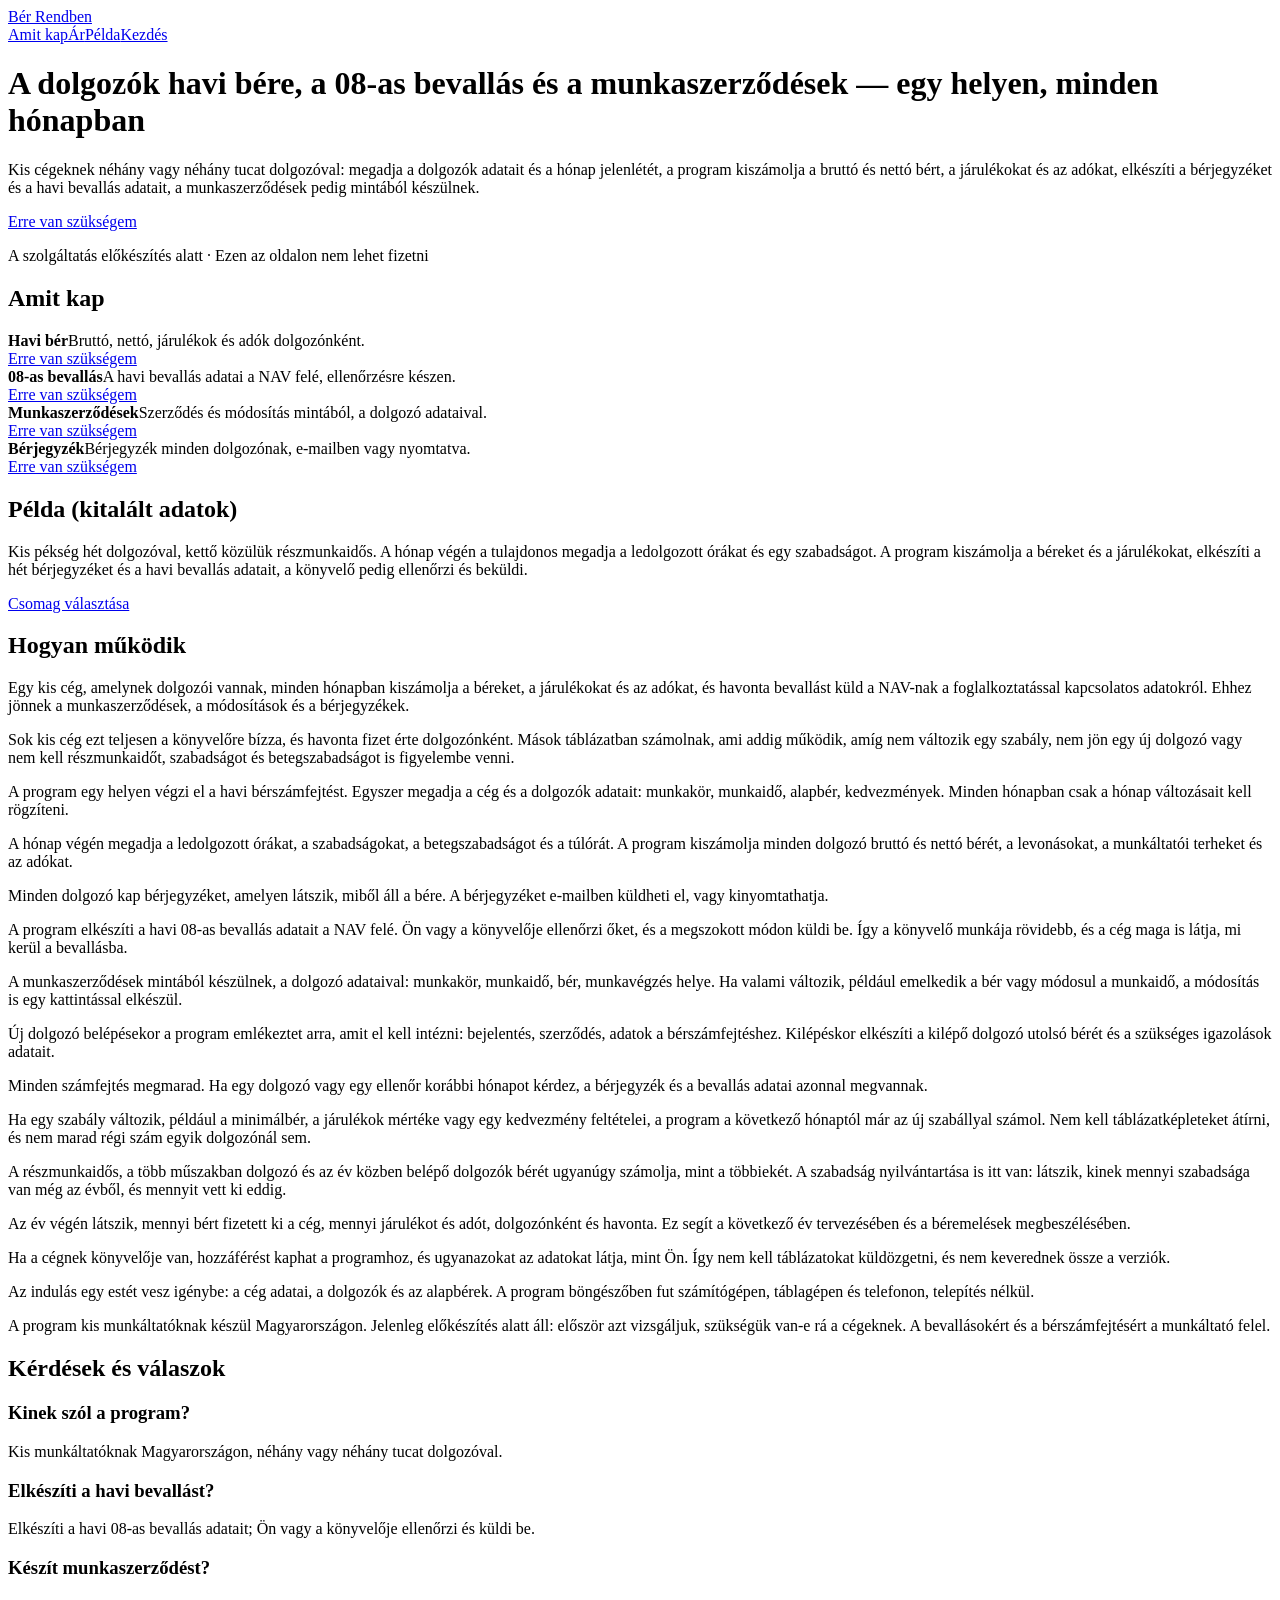
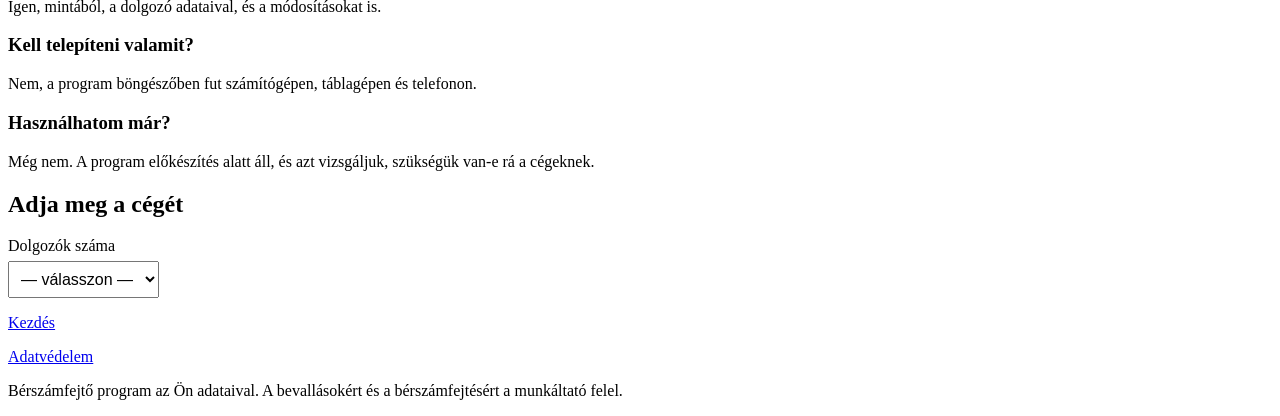
==== index.html @ a4270a9a "Смок berszamfejtes: правка автора (_Гипотезы)" ====
<!doctype html>
<html lang="hu-HU">
<head>
<meta charset="utf-8">
<!-- Google Tag Manager -->
<script>(function(w,d,s,l,i){w[l]=w[l]||[];w[l].push({'gtm.start':
new Date().getTime(),event:'gtm.js'});var f=d.getElementsByTagName(s)[0],
j=d.createElement(s),dl=l!='dataLayer'?'&l='+l:'';j.async=true;j.src=
'https://www.googletagmanager.com/gtm.js?id='+i+dl;f.parentNode.insertBefore(j,f);
})(window,document,'script','dataLayer','GTM-5342J5K9');</script>
<!-- End Google Tag Manager -->
<meta name="viewport" content="width=device-width,initial-scale=1">
<link rel="canonical" href="https://berszamfejtes.dokufile.com/">
<title>Bérszámfejtés kis cégeknek — havi bevallás és szerződések</title>
<meta name="description" content="Kis munkáltatóknak: havi bér, járulékok és adók, a 08-as bevallás adatai a NAV felé és a munkaszerződések egy helyen.">
<link rel="icon" href="favicon.svg">
<link rel="stylesheet" href="style.css">
<script src="smoke.js" defer></script>
<!-- faq-jsonld:start -->
<script type="application/ld+json">
{
 "@context": "https://schema.org",
 "@type": "FAQPage",
 "mainEntity": [
  {
   "@type": "Question",
   "name": "Kinek szól a program?",
   "acceptedAnswer": {
    "@type": "Answer",
    "text": "Kis munkáltatóknak Magyarországon, néhány vagy néhány tucat dolgozóval."
   }
  },
  {
   "@type": "Question",
   "name": "Elkészíti a havi bevallást?",
   "acceptedAnswer": {
    "@type": "Answer",
    "text": "Elkészíti a havi 08-as bevallás adatait; Ön vagy a könyvelője ellenőrzi és küldi be."
   }
  },
  {
   "@type": "Question",
   "name": "Készít munkaszerződést?",
   "acceptedAnswer": {
    "@type": "Answer",
    "text": "Igen, mintából, a dolgozó adataival, és a módosításokat is."
   }
  },
  {
   "@type": "Question",
   "name": "Kell telepíteni valamit?",
   "acceptedAnswer": {
    "@type": "Answer",
    "text": "Nem, a program böngészőben fut számítógépen, táblagépen és telefonon."
   }
  },
  {
   "@type": "Question",
   "name": "Használhatom már?",
   "acceptedAnswer": {
    "@type": "Answer",
    "text": "Még nem. A program előkészítés alatt áll, és azt vizsgáljuk, szükségük van-e rá a cégeknek."
   }
  }
 ]
}
</script>
<!-- faq-jsonld:end -->
</head>
<body>
<!-- Google Tag Manager (noscript) -->
<noscript><iframe src="https://www.googletagmanager.com/ns.html?id=GTM-5342J5K9"
height="0" width="0" style="display:none;visibility:hidden"></iframe></noscript>
<!-- End Google Tag Manager (noscript) -->

<header><div class="wrap">
  <div class="logo"><a href="index.html" data-ev="click_logo_home">Bér Rendben</a></div>
  <nav class="top"><a href="#mit" data-ev="click_nav_mit">Amit kap</a><a href="price.html" data-ev="click_nav_ar">Ár</a><a href="#pelda" data-ev="click_nav_pelda">Példa</a><a href="#start" data-ev="click_nav_start">Kezdés</a></nav>
</div></header>

<div class="wrap">
  <div class="hero">
    <h1>A dolgozók havi bére, a 08-as bevallás és a munkaszerződések — egy helyen, minden hónapban</h1>
    <p class="sub">Kis cégeknek néhány vagy néhány tucat dolgozóval: megadja a dolgozók adatait és a hónap jelenlétét, a program kiszámolja a bruttó és nettó bért, a járulékokat és az adókat, elkészíti a bérjegyzéket és a havi bevallás adatait, a munkaszerződések pedig mintából készülnek.</p>
    <a class="cta" href="price.html" data-ev="cta_click">Erre van szükségem</a>
    <p class="cta-note">A szolgáltatás előkészítés alatt · Ezen az oldalon nem lehet fizetni</p>
  </div>

  <section id="mit" data-view="features_view">
    <h2>Amit kap</h2>
    <div class="grid">
      <div class="card"><b>Havi bér</b><span>Bruttó, nettó, járulékok és adók dolgozónként.</span><br><a class="btn" href="price.html" data-ev="feature_ber">Erre van szükségem</a></div>
      <div class="card"><b>08-as bevallás</b><span>A havi bevallás adatai a NAV felé, ellenőrzésre készen.</span><br><a class="btn" href="price.html" data-ev="feature_bevallas">Erre van szükségem</a></div>
      <div class="card"><b>Munkaszerződések</b><span>Szerződés és módosítás mintából, a dolgozó adataival.</span><br><a class="btn" href="price.html" data-ev="feature_szerzodes">Erre van szükségem</a></div>
      <div class="card"><b>Bérjegyzék</b><span>Bérjegyzék minden dolgozónak, e-mailben vagy nyomtatva.</span><br><a class="btn" href="price.html" data-ev="feature_berjegyzek">Erre van szükségem</a></div>
    </div>
  </section>

  <section id="pelda" data-view="example_view">
    <h2>Példa (kitalált adatok)</h2>
    <p class="fine">Kis pékség hét dolgozóval, kettő közülük részmunkaidős. A hónap végén a tulajdonos megadja a ledolgozott órákat és egy szabadságot. A program kiszámolja a béreket és a járulékokat, elkészíti a hét bérjegyzéket és a havi bevallás adatait, a könyvelő pedig ellenőrzi és beküldi.</p>
    <a class="cta" href="price.html" data-ev="click_cta_after_example">Csomag választása</a>
  </section>
<!-- seo-tekst:start -->
  <section id="opis">
    <h2>Hogyan működik</h2>
    <p>Egy kis cég, amelynek dolgozói vannak, minden hónapban kiszámolja a béreket, a járulékokat és az adókat, és havonta bevallást küld a NAV-nak a foglalkoztatással kapcsolatos adatokról. Ehhez jönnek a munkaszerződések, a módosítások és a bérjegyzékek.</p>
    <p>Sok kis cég ezt teljesen a könyvelőre bízza, és havonta fizet érte dolgozónként. Mások táblázatban számolnak, ami addig működik, amíg nem változik egy szabály, nem jön egy új dolgozó vagy nem kell részmunkaidőt, szabadságot és betegszabadságot is figyelembe venni.</p>
    <p>A program egy helyen végzi el a havi bérszámfejtést. Egyszer megadja a cég és a dolgozók adatait: munkakör, munkaidő, alapbér, kedvezmények. Minden hónapban csak a hónap változásait kell rögzíteni.</p>
    <p>A hónap végén megadja a ledolgozott órákat, a szabadságokat, a betegszabadságot és a túlórát. A program kiszámolja minden dolgozó bruttó és nettó bérét, a levonásokat, a munkáltatói terheket és az adókat.</p>
    <p>Minden dolgozó kap bérjegyzéket, amelyen látszik, miből áll a bére. A bérjegyzéket e-mailben küldheti el, vagy kinyomtathatja.</p>
    <p>A program elkészíti a havi 08-as bevallás adatait a NAV felé. Ön vagy a könyvelője ellenőrzi őket, és a megszokott módon küldi be. Így a könyvelő munkája rövidebb, és a cég maga is látja, mi kerül a bevallásba.</p>
    <p>A munkaszerződések mintából készülnek, a dolgozó adataival: munkakör, munkaidő, bér, munkavégzés helye. Ha valami változik, például emelkedik a bér vagy módosul a munkaidő, a módosítás is egy kattintással elkészül.</p>
    <p>Új dolgozó belépésekor a program emlékeztet arra, amit el kell intézni: bejelentés, szerződés, adatok a bérszámfejtéshez. Kilépéskor elkészíti a kilépő dolgozó utolsó bérét és a szükséges igazolások adatait.</p>
    <p>Minden számfejtés megmarad. Ha egy dolgozó vagy egy ellenőr korábbi hónapot kérdez, a bérjegyzék és a bevallás adatai azonnal megvannak.</p>
    <p>Ha egy szabály változik, például a minimálbér, a járulékok mértéke vagy egy kedvezmény feltételei, a program a következő hónaptól már az új szabállyal számol. Nem kell táblázatképleteket átírni, és nem marad régi szám egyik dolgozónál sem.</p>
    <p>A részmunkaidős, a több műszakban dolgozó és az év közben belépő dolgozók bérét ugyanúgy számolja, mint a többiekét. A szabadság nyilvántartása is itt van: látszik, kinek mennyi szabadsága van még az évből, és mennyit vett ki eddig.</p>
    <p>Az év végén látszik, mennyi bért fizetett ki a cég, mennyi járulékot és adót, dolgozónként és havonta. Ez segít a következő év tervezésében és a béremelések megbeszélésében.</p>
    <p>Ha a cégnek könyvelője van, hozzáférést kaphat a programhoz, és ugyanazokat az adatokat látja, mint Ön. Így nem kell táblázatokat küldözgetni, és nem keverednek össze a verziók.</p>
    <p>Az indulás egy estét vesz igénybe: a cég adatai, a dolgozók és az alapbérek. A program böngészőben fut számítógépen, táblagépen és telefonon, telepítés nélkül.</p>
    <p>A program kis munkáltatóknak készül Magyarországon. Jelenleg előkészítés alatt áll: először azt vizsgáljuk, szükségük van-e rá a cégeknek. A bevallásokért és a bérszámfejtésért a munkáltató felel.</p>
  </section>
  <section id="faq">
    <h2>Kérdések és válaszok</h2>
    <h3>Kinek szól a program?</h3>
    <p>Kis munkáltatóknak Magyarországon, néhány vagy néhány tucat dolgozóval.</p>
    <h3>Elkészíti a havi bevallást?</h3>
    <p>Elkészíti a havi 08-as bevallás adatait; Ön vagy a könyvelője ellenőrzi és küldi be.</p>
    <h3>Készít munkaszerződést?</h3>
    <p>Igen, mintából, a dolgozó adataival, és a módosításokat is.</p>
    <h3>Kell telepíteni valamit?</h3>
    <p>Nem, a program böngészőben fut számítógépen, táblagépen és telefonon.</p>
    <h3>Használhatom már?</h3>
    <p>Még nem. A program előkészítés alatt áll, és azt vizsgáljuk, szükségük van-e rá a cégeknek.</p>
  </section>
<!-- seo-tekst:end -->
  <section id="start" data-view="start_view">
    <h2>Adja meg a cégét</h2>
    <p><label>Dolgozók száma<br><select data-ev-focus="form_start" style="margin-top:6px;padding:8px;font-size:16px"><option value="">— válasszon —</option><option>1–3</option><option>4–10</option><option>11–30</option><option>Több mint 30</option></select></label></p>
    <a class="cta" href="price.html" data-ev="form_submit_click">Kezdés</a>
  </section>
</div>

<footer><div class="wrap">
  <p><a href="privacy.html" data-ev="click_legal_privacy">Adatvédelem</a></p>
  <p class="muted">Bérszámfejtő program az Ön adataival. A bevallásokért és a bérszámfejtésért a munkáltató felel.</p>
</div></footer>

</body>
</html>
---- style.css ----
/* Общая база смоков (СМ-23): стиль — один на все смоки, правит «Смоки» в super-romeo/smoki-base. */
@import url("https://super-romeo.github.io/smoki-base/v1/style.css");
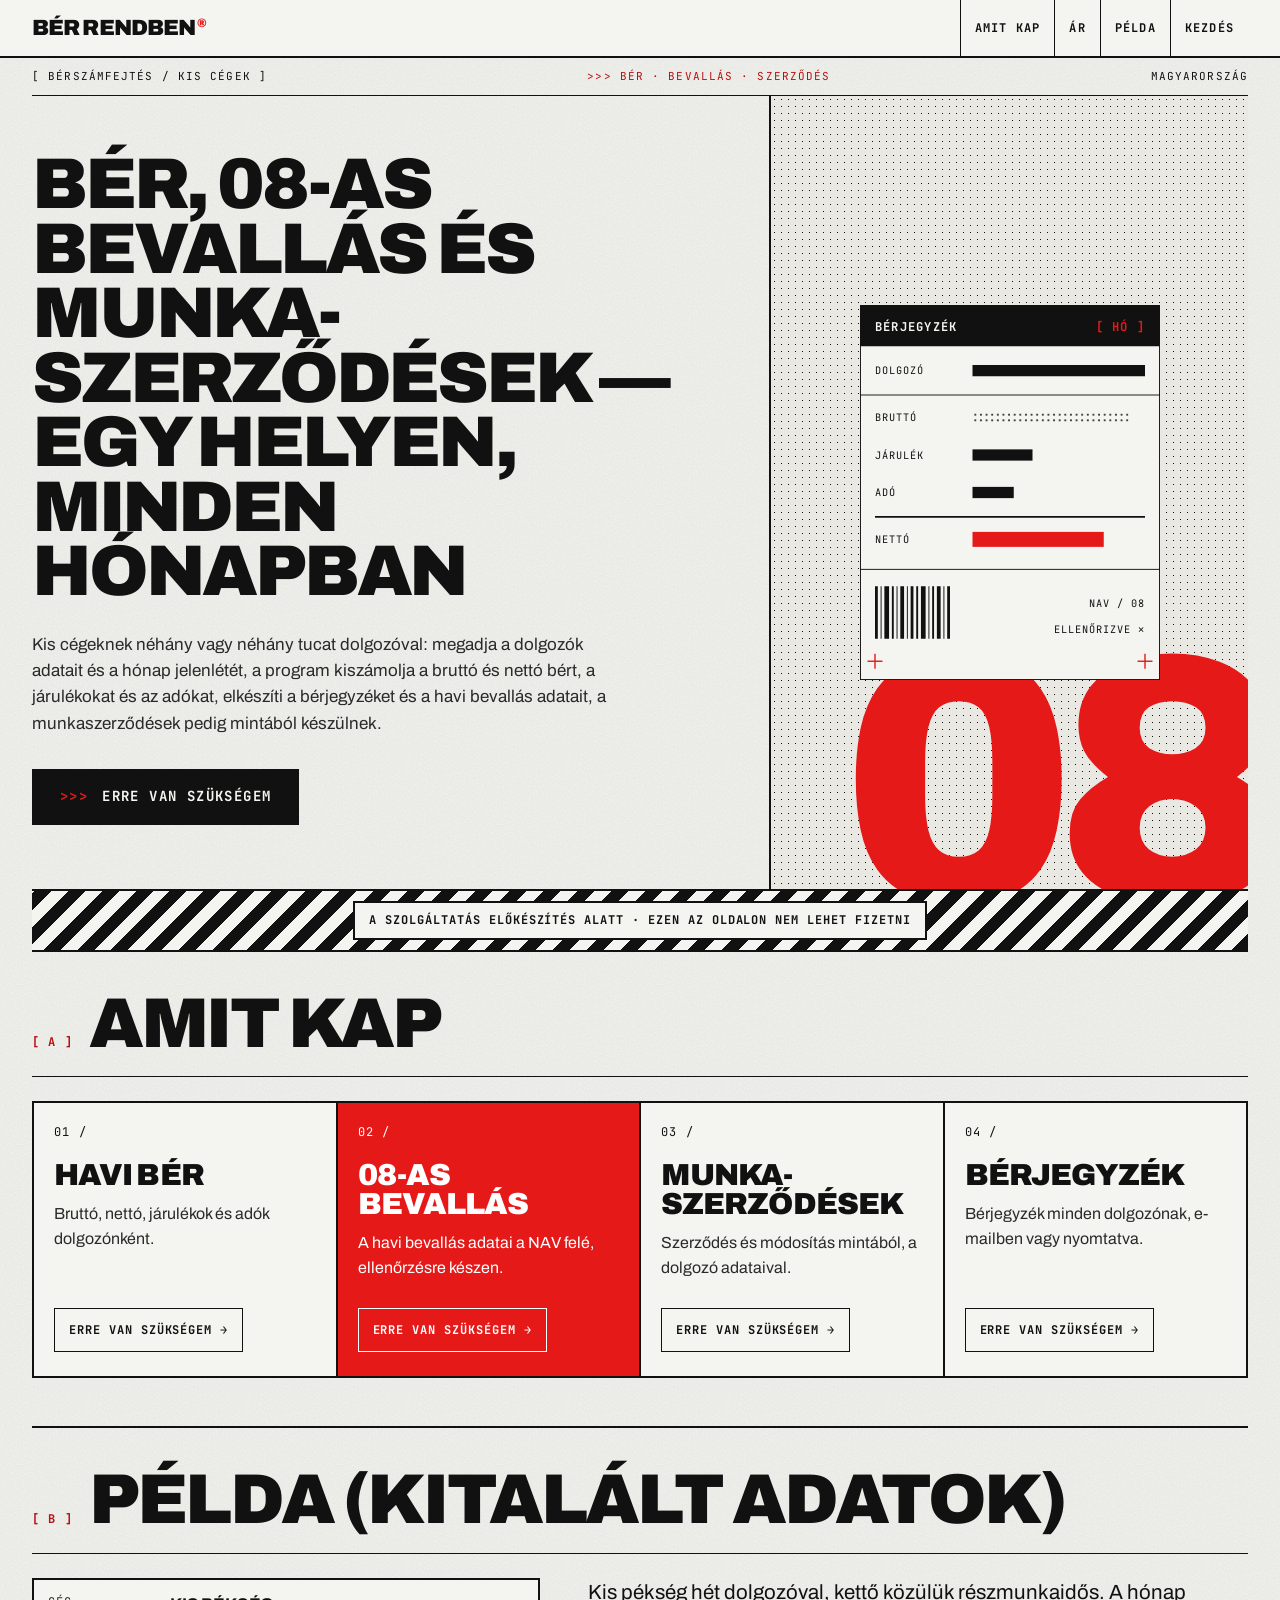
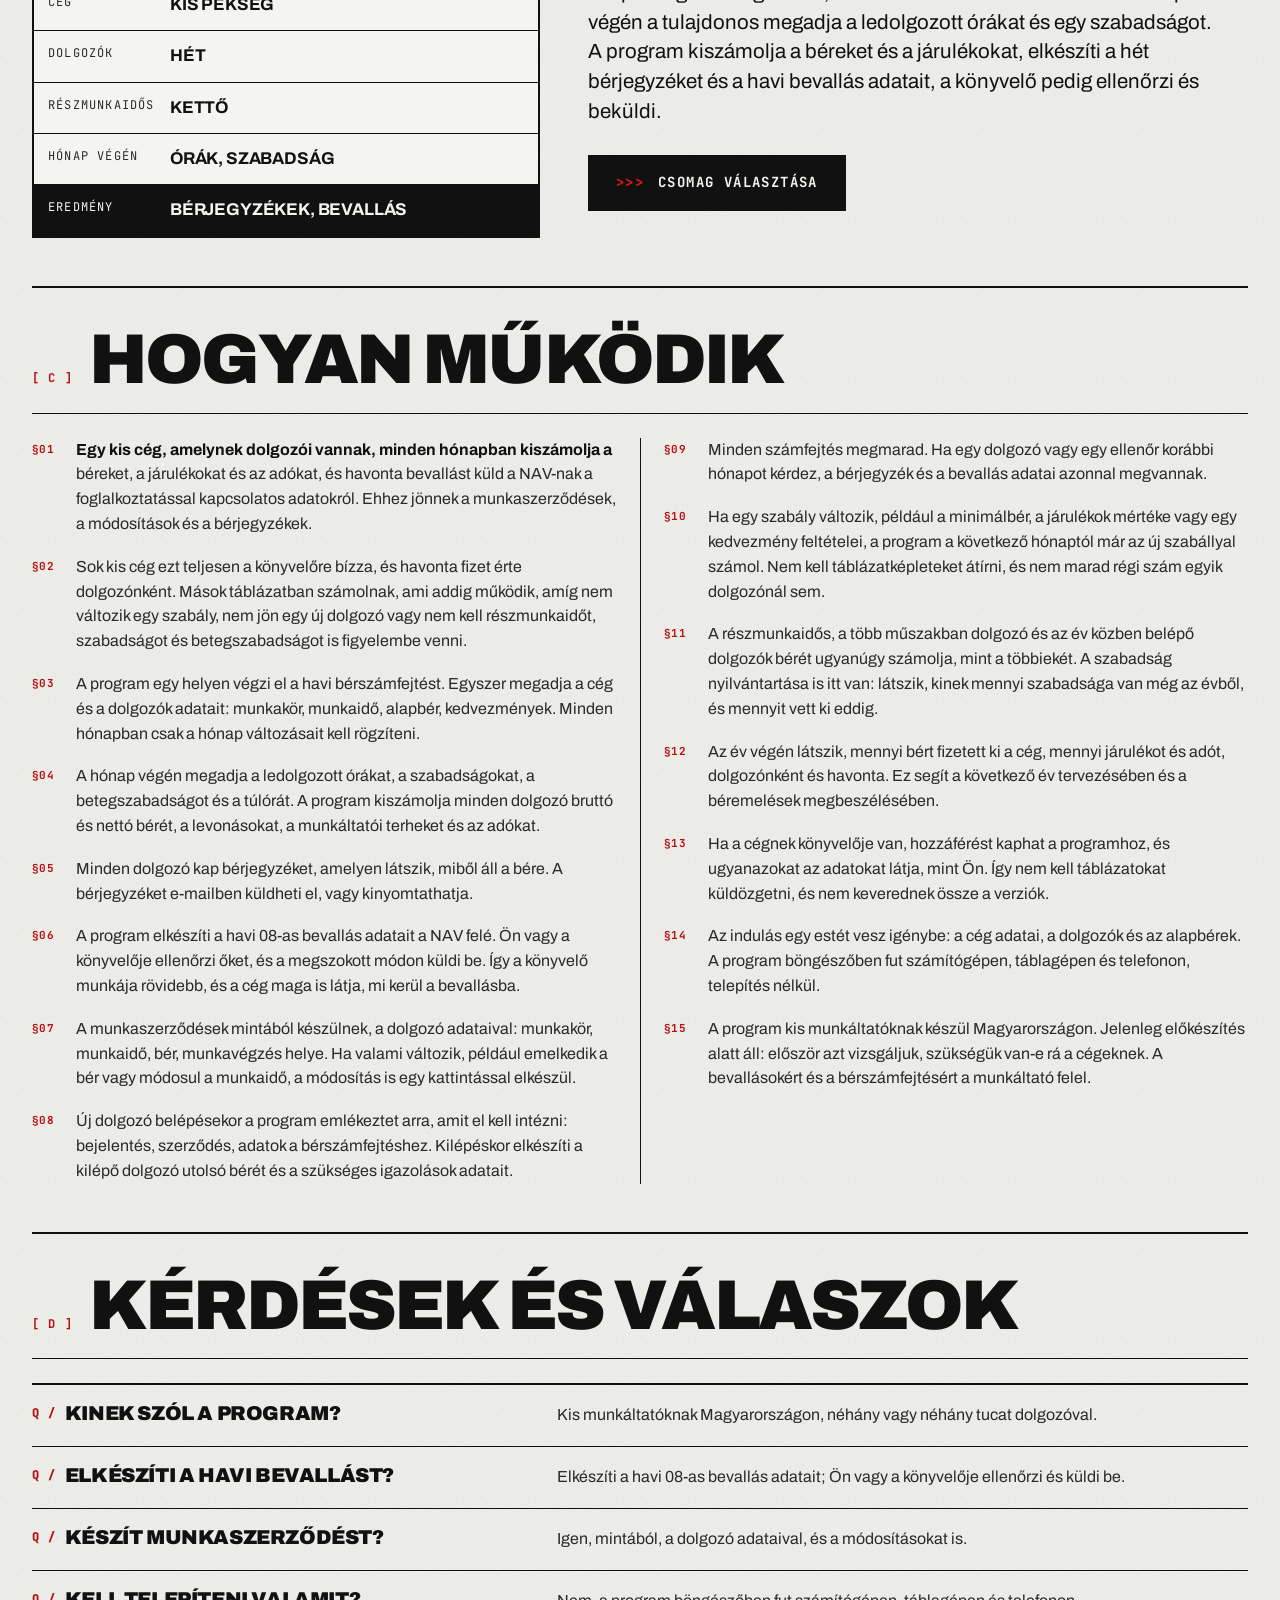
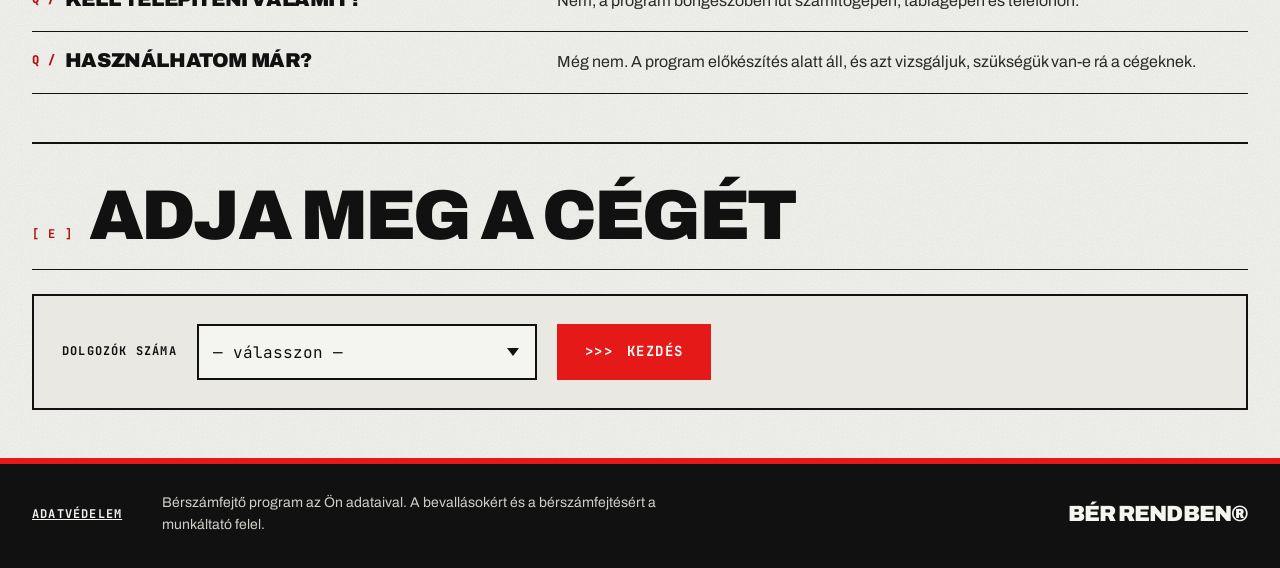
==== commit 2c07b6be: "Главная: чистый стиль «industrial-brutalist-ui» — вариант для выбора Владельцем (09.11.2026)" ====
--- a/index.html
+++ b/index.html
@@ -15,6 +15,10 @@
 <meta name="description" content="Kis munkáltatóknak: havi bér, járulékok és adók, a 08-as bevallás adatai a NAV felé és a munkaszerződések egy helyen.">
 <link rel="icon" href="favicon.svg">
 <link rel="stylesheet" href="style.css">
+<link rel="preconnect" href="https://fonts.googleapis.com">
+<link rel="preconnect" href="https://fonts.gstatic.com" crossorigin>
+<link rel="stylesheet" href="https://fonts.googleapis.com/css2?family=Archivo:wght@400;500;700;900&family=JetBrains+Mono:wght@400;700&display=swap">
+<link rel="stylesheet" href="variant.css">
 <script src="smoke.js" defer></script>
 <!-- faq-jsonld:start -->
 <script type="application/ld+json">
@@ -73,37 +77,103 @@
 height="0" width="0" style="display:none;visibility:hidden"></iframe></noscript>
 <!-- End Google Tag Manager (noscript) -->
 
-<header><div class="wrap">
-  <div class="logo"><a href="index.html" data-ev="click_logo_home">Bér Rendben</a></div>
-  <nav class="top"><a href="#mit" data-ev="click_nav_mit">Amit kap</a><a href="price.html" data-ev="click_nav_ar">Ár</a><a href="#pelda" data-ev="click_nav_pelda">Példa</a><a href="#start" data-ev="click_nav_start">Kezdés</a></nav>
-</div></header>
-
-<div class="wrap">
-  <div class="hero">
-    <h1>A dolgozók havi bére, a 08-as bevallás és a munkaszerződések — egy helyen, minden hónapban</h1>
-    <p class="sub">Kis cégeknek néhány vagy néhány tucat dolgozóval: megadja a dolgozók adatait és a hónap jelenlétét, a program kiszámolja a bruttó és nettó bért, a járulékokat és az adókat, elkészíti a bérjegyzéket és a havi bevallás adatait, a munkaszerződések pedig mintából készülnek.</p>
-    <a class="cta" href="price.html" data-ev="cta_click">Erre van szükségem</a>
-    <p class="cta-note">A szolgáltatás előkészítés alatt · Ezen az oldalon nem lehet fizetni</p>
-  </div>
-
-  <section id="mit" data-view="features_view">
-    <h2>Amit kap</h2>
-    <div class="grid">
-      <div class="card"><b>Havi bér</b><span>Bruttó, nettó, járulékok és adók dolgozónként.</span><br><a class="btn" href="price.html" data-ev="feature_ber">Erre van szükségem</a></div>
-      <div class="card"><b>08-as bevallás</b><span>A havi bevallás adatai a NAV felé, ellenőrzésre készen.</span><br><a class="btn" href="price.html" data-ev="feature_bevallas">Erre van szükségem</a></div>
-      <div class="card"><b>Munkaszerződések</b><span>Szerződés és módosítás mintából, a dolgozó adataival.</span><br><a class="btn" href="price.html" data-ev="feature_szerzodes">Erre van szükségem</a></div>
-      <div class="card"><b>Bérjegyzék</b><span>Bérjegyzék minden dolgozónak, e-mailben vagy nyomtatva.</span><br><a class="btn" href="price.html" data-ev="feature_berjegyzek">Erre van szükségem</a></div>
-    </div>
-  </section>
-
-  <section id="pelda" data-view="example_view">
-    <h2>Példa (kitalált adatok)</h2>
-    <p class="fine">Kis pékség hét dolgozóval, kettő közülük részmunkaidős. A hónap végén a tulajdonos megadja a ledolgozott órákat és egy szabadságot. A program kiszámolja a béreket és a járulékokat, elkészíti a hét bérjegyzéket és a havi bevallás adatait, a könyvelő pedig ellenőrzi és beküldi.</p>
-    <a class="cta" href="price.html" data-ev="click_cta_after_example">Csomag választása</a>
+<header class="ib-head">
+  <div class="ib-frame ib-head-row">
+    <div class="ib-logo"><a href="index.html" data-ev="click_logo_home">Bér Rendben<sup aria-hidden="true">®</sup></a></div>
+    <nav class="ib-nav" aria-label="Fő menü"><a href="#mit" data-ev="click_nav_mit">Amit kap</a><a href="price.html" data-ev="click_nav_ar">Ár</a><a href="#pelda" data-ev="click_nav_pelda">Példa</a><a href="#start" data-ev="click_nav_start">Kezdés</a></nav>
+  </div>
+</header>
+
+<main class="ib-frame">
+
+  <div class="ib-meta" aria-hidden="true">
+    <span>[ Bérszámfejtés / kis cégek ]</span><span>&gt;&gt;&gt; Bér · Bevallás · Szerződés</span><span>Magyarország</span>
+  </div>
+
+  <section class="ib-hero">
+    <div class="ib-hero-text">
+      <h1>Bér, 08-as bevallás és munka&shy;szerződések — egy helyen, minden hónapban</h1>
+      <p class="ib-sub">Kis cégeknek néhány vagy néhány tucat dolgozóval: megadja a dolgozók adatait és a hónap jelenlétét, a program kiszámolja a bruttó és nettó bért, a járulékokat és az adókat, elkészíti a bérjegyzéket és a havi bevallás adatait, a munkaszerződések pedig mintából készülnek.</p>
+      <div class="ib-cta-row">
+        <a class="ib-cta" href="price.html" data-ev="cta_click">Erre van szükségem</a>
+      </div>
+    </div>
+    <figure class="ib-plate" aria-hidden="true">
+      <svg viewBox="0 0 320 400" xmlns="http://www.w3.org/2000/svg" role="presentation">
+        <defs>
+          <pattern id="dots" width="6" height="6" patternUnits="userSpaceOnUse"><circle cx="3" cy="3" r="1.1" fill="#111"/></pattern>
+        </defs>
+        <rect x="0.5" y="0.5" width="319" height="399" fill="#F4F4F0" stroke="#111"/>
+        <rect x="0" y="0" width="320" height="44" fill="#111"/>
+        <text x="16" y="28" class="t-mono t-inv">BÉRJEGYZÉK</text>
+        <text x="304" y="28" text-anchor="end" class="t-mono t-red">[ HÓ ]</text>
+        <g class="t-mono t-sm">
+          <text x="16" y="74">DOLGOZÓ</text>
+          <text x="16" y="124">BRUTTÓ</text>
+          <text x="16" y="164">JÁRULÉK</text>
+          <text x="16" y="204">ADÓ</text>
+          <text x="16" y="254">NETTÓ</text>
+        </g>
+        <rect x="120" y="64" width="184" height="12" fill="#111"/>
+        <rect x="120" y="114" width="168" height="12" fill="url(#dots)"/>
+        <rect x="120" y="154" width="64" height="12" fill="#111"/>
+        <rect x="120" y="194" width="44" height="12" fill="#111"/>
+        <line x1="16" y1="226" x2="304" y2="226" stroke="#111" stroke-width="2"/>
+        <rect x="120" y="242" width="140" height="16" fill="#E61919"/>
+        <line x1="0" y1="96" x2="320" y2="96" stroke="#111"/>
+        <line x1="0" y1="282" x2="320" y2="282" stroke="#111"/>
+        <g fill="#111">
+          <rect x="16" y="300" width="3" height="56"/><rect x="22" y="300" width="1" height="56"/><rect x="26" y="300" width="5" height="56"/>
+          <rect x="34" y="300" width="2" height="56"/><rect x="39" y="300" width="1" height="56"/><rect x="43" y="300" width="4" height="56"/>
+          <rect x="50" y="300" width="1" height="56"/><rect x="54" y="300" width="3" height="56"/><rect x="60" y="300" width="2" height="56"/>
+          <rect x="65" y="300" width="5" height="56"/><rect x="73" y="300" width="1" height="56"/><rect x="77" y="300" width="2" height="56"/>
+          <rect x="82" y="300" width="4" height="56"/><rect x="89" y="300" width="1" height="56"/><rect x="93" y="300" width="3" height="56"/>
+        </g>
+        <text x="304" y="322" text-anchor="end" class="t-mono t-sm">NAV / 08</text>
+        <text x="304" y="350" text-anchor="end" class="t-mono t-sm">ELLENŐRIZVE ✕</text>
+        <g stroke="#E61919" stroke-width="1.5">
+          <line x1="296" y1="380" x2="312" y2="380"/><line x1="304" y1="372" x2="304" y2="388"/>
+          <line x1="8" y1="380" x2="24" y2="380"/><line x1="16" y1="372" x2="16" y2="388"/>
+        </g>
+      </svg>
+      <span class="ib-plate-num">08</span>
+    </figure>
+  </section>
+
+  <div class="ib-warn">
+    <p class="ib-warn-text">A szolgáltatás előkészítés alatt · Ezen az oldalon nem lehet fizetni</p>
+  </div>
+
+  <section id="mit" class="ib-sec" data-view="features_view">
+    <div class="ib-sec-head"><span class="ib-idx" aria-hidden="true">[ A ]</span><h2>Amit kap</h2></div>
+    <div class="ib-grid">
+      <div class="ib-cell"><span class="ib-cell-id" aria-hidden="true">01 /</span><h3>Havi bér</h3><p>Bruttó, nettó, járulékok és adók dolgozónként.</p><a class="ib-btn" href="price.html" data-ev="feature_ber">Erre van szükségem</a></div>
+      <div class="ib-cell ib-cell-red"><span class="ib-cell-id" aria-hidden="true">02 /</span><h3>08-as bevallás</h3><p>A havi bevallás adatai a NAV felé, ellenőrzésre készen.</p><a class="ib-btn" href="price.html" data-ev="feature_bevallas">Erre van szükségem</a></div>
+      <div class="ib-cell"><span class="ib-cell-id" aria-hidden="true">03 /</span><h3>Munka&shy;szerződések</h3><p>Szerződés és módosítás mintából, a dolgozó adataival.</p><a class="ib-btn" href="price.html" data-ev="feature_szerzodes">Erre van szükségem</a></div>
+      <div class="ib-cell"><span class="ib-cell-id" aria-hidden="true">04 /</span><h3>Bérjegyzék</h3><p>Bérjegyzék minden dolgozónak, e-mailben vagy nyomtatva.</p><a class="ib-btn" href="price.html" data-ev="feature_berjegyzek">Erre van szükségem</a></div>
+    </div>
+  </section>
+
+  <section id="pelda" class="ib-sec ib-example" data-view="example_view">
+    <div class="ib-sec-head"><span class="ib-idx" aria-hidden="true">[ B ]</span><h2>Példa (kitalált adatok)</h2></div>
+    <div class="ib-example-body">
+      <dl class="ib-sheet">
+        <div><dt>Cég</dt><dd>Kis pékség</dd></div>
+        <div><dt>Dolgozók</dt><dd>Hét</dd></div>
+        <div><dt>Részmunkaidős</dt><dd>Kettő</dd></div>
+        <div><dt>Hónap végén</dt><dd>Órák, szabadság</dd></div>
+        <div><dt>Eredmény</dt><dd>Bérjegyzékek, bevallás</dd></div>
+      </dl>
+      <div class="ib-example-text">
+        <p class="ib-fine">Kis pékség hét dolgozóval, kettő közülük részmunkaidős. A hónap végén a tulajdonos megadja a ledolgozott órákat és egy szabadságot. A program kiszámolja a béreket és a járulékokat, elkészíti a hét bérjegyzéket és a havi bevallás adatait, a könyvelő pedig ellenőrzi és beküldi.</p>
+        <a class="ib-cta" href="price.html" data-ev="click_cta_after_example">Csomag választása</a>
+      </div>
+    </div>
   </section>
 <!-- seo-tekst:start -->
-  <section id="opis">
-    <h2>Hogyan működik</h2>
+  <section id="opis" class="ib-sec ib-doc">
+    <div class="ib-sec-head"><span class="ib-idx" aria-hidden="true">[ C ]</span><h2>Hogyan működik</h2></div>
+    <div class="ib-cols">
     <p>Egy kis cég, amelynek dolgozói vannak, minden hónapban kiszámolja a béreket, a járulékokat és az adókat, és havonta bevallást küld a NAV-nak a foglalkoztatással kapcsolatos adatokról. Ehhez jönnek a munkaszerződések, a módosítások és a bérjegyzékek.</p>
     <p>Sok kis cég ezt teljesen a könyvelőre bízza, és havonta fizet érte dolgozónként. Mások táblázatban számolnak, ami addig működik, amíg nem változik egy szabály, nem jön egy új dolgozó vagy nem kell részmunkaidőt, szabadságot és betegszabadságot is figyelembe venni.</p>
     <p>A program egy helyen végzi el a havi bérszámfejtést. Egyszer megadja a cég és a dolgozók adatait: munkakör, munkaidő, alapbér, kedvezmények. Minden hónapban csak a hónap változásait kell rögzíteni.</p>
@@ -119,32 +189,41 @@
     <p>Ha a cégnek könyvelője van, hozzáférést kaphat a programhoz, és ugyanazokat az adatokat látja, mint Ön. Így nem kell táblázatokat küldözgetni, és nem keverednek össze a verziók.</p>
     <p>Az indulás egy estét vesz igénybe: a cég adatai, a dolgozók és az alapbérek. A program böngészőben fut számítógépen, táblagépen és telefonon, telepítés nélkül.</p>
     <p>A program kis munkáltatóknak készül Magyarországon. Jelenleg előkészítés alatt áll: először azt vizsgáljuk, szükségük van-e rá a cégeknek. A bevallásokért és a bérszámfejtésért a munkáltató felel.</p>
-  </section>
-  <section id="faq">
-    <h2>Kérdések és válaszok</h2>
-    <h3>Kinek szól a program?</h3>
-    <p>Kis munkáltatóknak Magyarországon, néhány vagy néhány tucat dolgozóval.</p>
-    <h3>Elkészíti a havi bevallást?</h3>
-    <p>Elkészíti a havi 08-as bevallás adatait; Ön vagy a könyvelője ellenőrzi és küldi be.</p>
-    <h3>Készít munkaszerződést?</h3>
-    <p>Igen, mintából, a dolgozó adataival, és a módosításokat is.</p>
-    <h3>Kell telepíteni valamit?</h3>
-    <p>Nem, a program böngészőben fut számítógépen, táblagépen és telefonon.</p>
-    <h3>Használhatom már?</h3>
-    <p>Még nem. A program előkészítés alatt áll, és azt vizsgáljuk, szükségük van-e rá a cégeknek.</p>
+    </div>
+  </section>
+  <section id="faq" class="ib-sec ib-faq">
+    <div class="ib-sec-head"><span class="ib-idx" aria-hidden="true">[ D ]</span><h2>Kérdések és válaszok</h2></div>
+    <div class="ib-faq-list">
+    <div class="ib-qa"><h3>Kinek szól a program?</h3>
+    <p>Kis munkáltatóknak Magyarországon, néhány vagy néhány tucat dolgozóval.</p></div>
+    <div class="ib-qa"><h3>Elkészíti a havi bevallást?</h3>
+    <p>Elkészíti a havi 08-as bevallás adatait; Ön vagy a könyvelője ellenőrzi és küldi be.</p></div>
+    <div class="ib-qa"><h3>Készít munkaszerződést?</h3>
+    <p>Igen, mintából, a dolgozó adataival, és a módosításokat is.</p></div>
+    <div class="ib-qa"><h3>Kell telepíteni valamit?</h3>
+    <p>Nem, a program böngészőben fut számítógépen, táblagépen és telefonon.</p></div>
+    <div class="ib-qa"><h3>Használhatom már?</h3>
+    <p>Még nem. A program előkészítés alatt áll, és azt vizsgáljuk, szükségük van-e rá a cégeknek.</p></div>
+    </div>
   </section>
 <!-- seo-tekst:end -->
-  <section id="start" data-view="start_view">
-    <h2>Adja meg a cégét</h2>
-    <p><label>Dolgozók száma<br><select data-ev-focus="form_start" style="margin-top:6px;padding:8px;font-size:16px"><option value="">— válasszon —</option><option>1–3</option><option>4–10</option><option>11–30</option><option>Több mint 30</option></select></label></p>
-    <a class="cta" href="price.html" data-ev="form_submit_click">Kezdés</a>
-  </section>
-</div>
-
-<footer><div class="wrap">
-  <p><a href="privacy.html" data-ev="click_legal_privacy">Adatvédelem</a></p>
-  <p class="muted">Bérszámfejtő program az Ön adataival. A bevallásokért és a bérszámfejtésért a munkáltató felel.</p>
-</div></footer>
+  <section id="start" class="ib-sec ib-start" data-view="start_view">
+    <div class="ib-sec-head"><span class="ib-idx" aria-hidden="true">[ E ]</span><h2>Adja meg a cégét</h2></div>
+    <div class="ib-form">
+      <label class="ib-label" for="ib-dolgozok">Dolgozók száma</label>
+      <select id="ib-dolgozok" class="ib-select" data-ev-focus="form_start"><option value="">— válasszon —</option><option>1–3</option><option>4–10</option><option>11–30</option><option>Több mint 30</option></select>
+      <a class="ib-cta ib-cta-red" href="price.html" data-ev="form_submit_click">Kezdés</a>
+    </div>
+  </section>
+</main>
+
+<footer class="ib-foot">
+  <div class="ib-frame ib-foot-row">
+    <p class="ib-foot-link"><a href="privacy.html" data-ev="click_legal_privacy">Adatvédelem</a></p>
+    <p class="ib-foot-note">Bérszámfejtő program az Ön adataival. A bevallásokért és a bérszámfejtésért a munkáltató felel.</p>
+    <p class="ib-foot-mark" aria-hidden="true">Bér Rendben®</p>
+  </div>
+</footer>
 
 </body>
 </html>
--- a/variant.css
+++ b/variant.css
@@ -0,0 +1,281 @@
+/* Industrial Brutalism — Swiss Industrial Print (light substrate). Self-sufficient; overrides the shared base. */
+:root {
+  --paper: #F4F4F0;
+  --paper-2: #EAE8E3;
+  --ink: #111111;
+  --ink-soft: #2a2a2a;
+  --red: #E61919;
+  --red-ink: #B80F0F;
+  --line: 2px solid var(--ink);
+  --hair: 1px solid var(--ink);
+  --mono: "JetBrains Mono", "IBM Plex Mono", ui-monospace, Consolas, monospace;
+  --sans: "Archivo", "Inter", "Helvetica Neue", Arial, sans-serif;
+  --frame: 1280px;
+  --gut: 16px;
+}
+
+*, *::before, *::after { box-sizing: border-box; border-radius: 0 !important; }
+
+html { -webkit-text-size-adjust: 100%; }
+html, body { overflow-x: clip; }
+body {
+  margin: 0;
+  background-color: var(--paper);
+  /* mechanical grain */
+  background-image: url("data:image/svg+xml,%3Csvg xmlns='http://www.w3.org/2000/svg' width='160' height='160'%3E%3Cfilter id='n'%3E%3CfeTurbulence type='fractalNoise' baseFrequency='.9' numOctaves='2' stitchTiles='stitch'/%3E%3CfeColorMatrix values='0 0 0 0 0 0 0 0 0 0 0 0 0 0 0 0 0 0 .07 0'/%3E%3C/filter%3E%3Crect width='100%25' height='100%25' filter='url(%23n)'/%3E%3C/svg%3E");
+  color: var(--ink);
+  font-family: var(--sans);
+  font-size: 17px;
+  line-height: 1.55;
+  max-width: none;
+  padding: 0;
+}
+
+a { color: inherit; }
+:focus-visible { outline: 3px solid var(--red); outline-offset: 2px; }
+
+.ib-frame {
+  width: 100%;
+  max-width: var(--frame);
+  margin: 0 auto;
+  padding: 0 var(--gut);
+}
+@media (min-width: 768px) { :root { --gut: 32px; } }
+
+/* ---------- header ---------- */
+.ib-head {
+  background: var(--paper);
+  border-bottom: var(--line);
+  position: sticky; top: 0; z-index: 10;
+  padding: 0; margin: 0;
+}
+.ib-head-row {
+  display: flex; flex-wrap: wrap; align-items: stretch; justify-content: space-between;
+  min-height: 56px;
+}
+.ib-logo { display: flex; align-items: center; padding: 10px 0; }
+.ib-logo a {
+  font-family: var(--sans); font-weight: 900; text-transform: uppercase;
+  letter-spacing: -0.04em; font-size: 22px; line-height: 1; text-decoration: none; color: var(--ink);
+}
+.ib-logo sup { color: var(--red); font-size: 0.55em; margin-left: 2px; }
+.ib-nav { display: flex; align-items: stretch; margin: 0; padding: 0; }
+.ib-nav a {
+  display: flex; align-items: center;
+  font-family: var(--mono); font-size: 12px; font-weight: 700; text-transform: uppercase; letter-spacing: 0.1em;
+  text-decoration: none; color: var(--ink);
+  padding: 0 14px; border-left: var(--hair); min-height: 44px;
+  transition: background-color .12s linear, color .12s linear;
+}
+.ib-nav a:hover { background: var(--ink); color: var(--paper); }
+@media (max-width: 640px) {
+  .ib-head { position: static; }
+  .ib-nav { width: calc(100% + 2 * var(--gut)); margin: 0 calc(-1 * var(--gut)); border-top: var(--hair); }
+  .ib-nav a { flex: 1 1 0; justify-content: center; padding: 0 4px; font-size: 11px; letter-spacing: 0.06em; }
+  .ib-nav a:first-child { border-left: 0; }
+}
+
+/* ---------- meta strip ---------- */
+.ib-meta {
+  display: flex; flex-wrap: wrap; justify-content: space-between; gap: 6px 24px;
+  font-family: var(--mono); font-size: 11px; letter-spacing: 0.1em; text-transform: uppercase;
+  padding: 10px 0; border-bottom: var(--hair);
+}
+.ib-meta span:nth-child(2) { color: var(--red-ink); }
+
+/* ---------- hero ---------- */
+.ib-hero {
+  display: grid; grid-template-columns: 1fr; gap: 0;
+  border-bottom: var(--line);
+  padding: 0; margin: 0;
+}
+.ib-hero-text { padding: 36px 0 40px; }
+.ib-kicker, .ib-cell-id, .ib-idx, .ib-label, .ib-sheet dt {
+  font-family: var(--mono); text-transform: uppercase; letter-spacing: 0.1em; font-size: 12px; line-height: 1.3;
+}
+.ib-kicker { margin: 0 0 20px; color: var(--red-ink); font-weight: 700; }
+.ib-hero h1 {
+  font-family: var(--sans); font-weight: 900; text-transform: uppercase;
+  font-size: clamp(2rem, 5.6vw, 5.4rem);
+  line-height: 0.9; letter-spacing: -0.045em;
+  margin: 0 0 28px; color: var(--ink);
+  overflow-wrap: break-word; hyphens: manual;
+}
+.ib-sub { max-width: 60ch; margin: 0 0 32px; font-size: 17px; color: var(--ink-soft); }
+.ib-cta-row { display: flex; flex-wrap: wrap; gap: 12px; }
+
+.ib-plate {
+  position: relative; margin: 0 0 32px; padding: 0;
+  border: var(--line); background: var(--paper-2);
+  background-image: radial-gradient(var(--ink) 0.8px, transparent 1px);
+  background-size: 7px 7px;
+  display: flex; align-items: center; justify-content: center;
+  min-height: 300px; overflow: hidden;
+}
+.ib-plate svg { position: relative; z-index: 1; width: min(78%, 300px); height: auto; display: block; margin: 32px 0; }
+.ib-plate .t-mono { font-family: var(--mono); font-size: 13px; letter-spacing: 0.1em; fill: var(--ink); }
+.ib-plate .t-sm { font-size: 11px; }
+.ib-plate .t-inv { fill: var(--paper); font-weight: 700; }
+.ib-plate .t-red { fill: var(--red); font-weight: 700; }
+.ib-plate-num {
+  position: absolute; right: -0.06em; bottom: -0.2em; z-index: 0;
+  font-family: var(--sans); font-weight: 900; line-height: 1; letter-spacing: -0.06em;
+  font-size: clamp(9rem, 38vw, 22rem); color: var(--red);
+}
+@media (min-width: 960px) {
+  .ib-hero { grid-template-columns: minmax(0, 1.55fr) minmax(0, 1fr); }
+  .ib-hero-text { padding: 56px 40px 64px 0; border-right: var(--line); }
+  .ib-plate { margin: 0; border: 0; min-height: 100%; }
+}
+
+/* ---------- buttons ---------- */
+.ib-cta {
+  display: inline-flex; align-items: center; gap: 14px;
+  min-height: 56px; padding: 0 26px;
+  background: var(--ink); color: var(--paper); border: var(--line);
+  font-family: var(--mono); font-weight: 700; font-size: 14px; text-transform: uppercase; letter-spacing: 0.1em;
+  text-decoration: none;
+  transition: background-color .12s linear, color .12s linear, transform .12s linear;
+}
+.ib-cta::before { content: ">>>"; color: var(--red); transition: color .12s linear; }
+.ib-cta:hover { background: var(--red); border-color: var(--red); color: #fff; }
+.ib-cta:hover::before { color: #fff; }
+.ib-cta:active { transform: translate(2px, 2px); }
+.ib-cta-red { background: var(--red); border-color: var(--red); color: #fff; }
+.ib-cta-red::before { color: #fff; }
+.ib-cta-red:hover { background: var(--ink); border-color: var(--ink); }
+
+.ib-btn {
+  display: inline-flex; align-items: center; min-height: 44px; padding: 0 14px;
+  border: var(--hair); color: var(--ink); background: transparent; text-decoration: none;
+  font-family: var(--mono); font-size: 12px; font-weight: 700; text-transform: uppercase; letter-spacing: 0.08em;
+  transition: background-color .12s linear, color .12s linear;
+}
+.ib-btn::after { content: " →"; white-space: pre; }
+.ib-btn:hover { background: var(--ink); color: var(--paper); }
+
+/* ---------- hazard strip ---------- */
+.ib-warn {
+  border-bottom: var(--line);
+  background: repeating-linear-gradient(-45deg, var(--ink) 0 12px, var(--paper) 12px 24px);
+  padding: 10px 0;
+}
+.ib-warn-text {
+  margin: 0 auto; width: fit-content; max-width: calc(100% - 24px);
+  background: var(--paper); border: var(--line); padding: 8px 14px;
+  font-family: var(--mono); font-size: 12px; font-weight: 700; text-transform: uppercase; letter-spacing: 0.08em;
+  text-align: center;
+}
+
+/* ---------- sections ---------- */
+.ib-sec { padding: 0 0 48px; margin: 0; border-bottom: var(--line); }
+.ib-sec-head {
+  display: grid; grid-template-columns: auto 1fr; align-items: end; gap: 16px;
+  padding: 40px 0 20px; margin-bottom: 24px; border-bottom: var(--hair);
+}
+.ib-idx { color: var(--red-ink); font-weight: 700; padding-bottom: 6px; }
+.ib-sec h2 {
+  font-family: var(--sans); font-weight: 900; text-transform: uppercase;
+  font-size: clamp(1.9rem, 5.6vw, 4.4rem); line-height: 0.92; letter-spacing: -0.04em;
+  margin: 0; color: var(--ink); overflow-wrap: break-word;
+}
+
+/* features: 1px gap grid */
+.ib-grid {
+  display: grid; grid-template-columns: 1fr; gap: 2px;
+  background: var(--ink); border: var(--line);
+}
+@media (min-width: 640px) { .ib-grid { grid-template-columns: repeat(2, minmax(0, 1fr)); } }
+@media (min-width: 1100px) { .ib-grid { grid-template-columns: repeat(4, minmax(0, 1fr)); } }
+.ib-cell {
+  background: var(--paper); padding: 22px 20px 24px;
+  display: flex; flex-direction: column; align-items: flex-start; gap: 12px; min-height: 260px;
+}
+.ib-cell-id { color: var(--ink); }
+.ib-cell h3 {
+  font-family: var(--sans); font-weight: 900; text-transform: uppercase;
+  font-size: clamp(1.5rem, 2.4vw, 1.9rem); line-height: 0.95; letter-spacing: -0.03em; margin: 8px 0 0;
+  overflow-wrap: break-word;
+}
+.ib-cell p { margin: 0 0 auto; color: var(--ink-soft); font-size: 16px; }
+.ib-cell .ib-btn { margin-top: 16px; }
+.ib-cell-red { background: var(--red); color: #fff; }
+.ib-cell-red p, .ib-cell-red .ib-cell-id { color: #fff; }
+.ib-cell-red .ib-btn { border-color: #fff; color: #fff; }
+.ib-cell-red .ib-btn:hover { background: #fff; color: var(--red-ink); }
+
+/* example */
+.ib-example-body { display: grid; grid-template-columns: 1fr; gap: 28px; }
+@media (min-width: 900px) { .ib-example-body { grid-template-columns: minmax(0, 1fr) minmax(0, 1.3fr); gap: 48px; } }
+.ib-sheet { margin: 0; border: var(--line); display: grid; gap: 1px; background: var(--ink); }
+.ib-sheet > div {
+  display: grid; grid-template-columns: minmax(0, 11ch) minmax(0, 1fr); gap: 12px;
+  background: var(--paper); padding: 12px 14px;
+}
+.ib-sheet dt { margin: 0; color: var(--ink-soft); padding-top: 3px; }
+.ib-sheet dd { margin: 0; font-weight: 700; text-transform: uppercase; letter-spacing: -0.01em; }
+.ib-sheet > div:last-child { background: var(--ink); }
+.ib-sheet > div:last-child dt, .ib-sheet > div:last-child dd { color: var(--paper); }
+.ib-fine { font-size: clamp(18px, 1.6vw, 22px); line-height: 1.45; margin: 0 0 28px; max-width: 52ch; }
+
+/* SEO text: newspaper columns */
+.ib-cols { counter-reset: par; }
+@media (min-width: 900px) { .ib-cols { columns: 2; column-gap: 48px; column-rule: var(--hair); } }
+.ib-cols p {
+  counter-increment: par; break-inside: avoid;
+  margin: 0 0 18px; padding-left: 44px; position: relative; font-size: 16px; color: var(--ink-soft);
+}
+.ib-cols p::before {
+  content: "§" counter(par, decimal-leading-zero);
+  position: absolute; left: 0; top: 3px;
+  font-family: var(--mono); font-size: 11px; font-weight: 700; letter-spacing: 0.04em; color: var(--red-ink);
+}
+.ib-cols p:first-child::first-line { font-weight: 700; color: var(--ink); }
+
+/* FAQ */
+.ib-faq-list { border-top: var(--line); }
+.ib-qa {
+  display: grid; grid-template-columns: 1fr; gap: 6px 32px;
+  padding: 18px 0; border-bottom: var(--hair);
+}
+@media (min-width: 900px) { .ib-qa { grid-template-columns: minmax(0, 1fr) minmax(0, 1.4fr); } }
+.ib-qa h3 {
+  margin: 0; font-family: var(--sans); font-weight: 900; text-transform: uppercase;
+  font-size: 20px; line-height: 1.05; letter-spacing: -0.02em;
+}
+.ib-qa h3::before { content: "Q / "; font-family: var(--mono); font-size: 12px; letter-spacing: 0.1em; color: var(--red-ink); vertical-align: 3px; }
+.ib-qa p { margin: 0; font-size: 16px; color: var(--ink-soft); }
+
+/* start form */
+.ib-start { border-bottom: 0; }
+.ib-form {
+  display: grid; grid-template-columns: 1fr; gap: 12px; align-items: end;
+  border: var(--line); background: var(--paper-2); padding: 20px;
+}
+@media (min-width: 760px) { .ib-form { grid-template-columns: auto minmax(220px, 340px) auto; justify-content: start; gap: 20px; padding: 28px; } }
+.ib-label { font-weight: 700; align-self: center; }
+.ib-select {
+  appearance: none; -webkit-appearance: none;
+  width: 100%; min-height: 56px; padding: 0 44px 0 14px; margin: 0;
+  font-family: var(--mono); font-size: 16px; color: var(--ink);
+  background: var(--paper) url("data:image/svg+xml,%3Csvg xmlns='http://www.w3.org/2000/svg' width='12' height='8'%3E%3Cpath d='M0 0h12L6 8z' fill='%23111'/%3E%3C/svg%3E") no-repeat right 16px center;
+  border: var(--line);
+}
+.ib-select:focus { outline: 3px solid var(--red); outline-offset: 0; }
+
+/* footer */
+.ib-foot { background: var(--ink); color: var(--paper); margin: 0; padding: 0; border-top: 6px solid var(--red); }
+.ib-foot-row { display: grid; grid-template-columns: 1fr; gap: 14px; padding-top: 28px; padding-bottom: 32px; }
+@media (min-width: 900px) { .ib-foot-row { grid-template-columns: auto 1fr auto; align-items: center; gap: 40px; } }
+.ib-foot p { margin: 0; }
+.ib-foot-link a {
+  font-family: var(--mono); font-size: 12px; font-weight: 700; text-transform: uppercase; letter-spacing: 0.1em;
+  color: var(--paper); display: inline-flex; min-height: 44px; align-items: center;
+}
+.ib-foot-link a:hover { color: #ff6b6b; }
+.ib-foot-note { font-size: 14px; color: #cfcfca; max-width: 70ch; }
+.ib-foot-mark { font-weight: 900; text-transform: uppercase; letter-spacing: -0.04em; font-size: 22px; }
+
+@media (prefers-reduced-motion: reduce) {
+  * { transition: none !important; }
+}
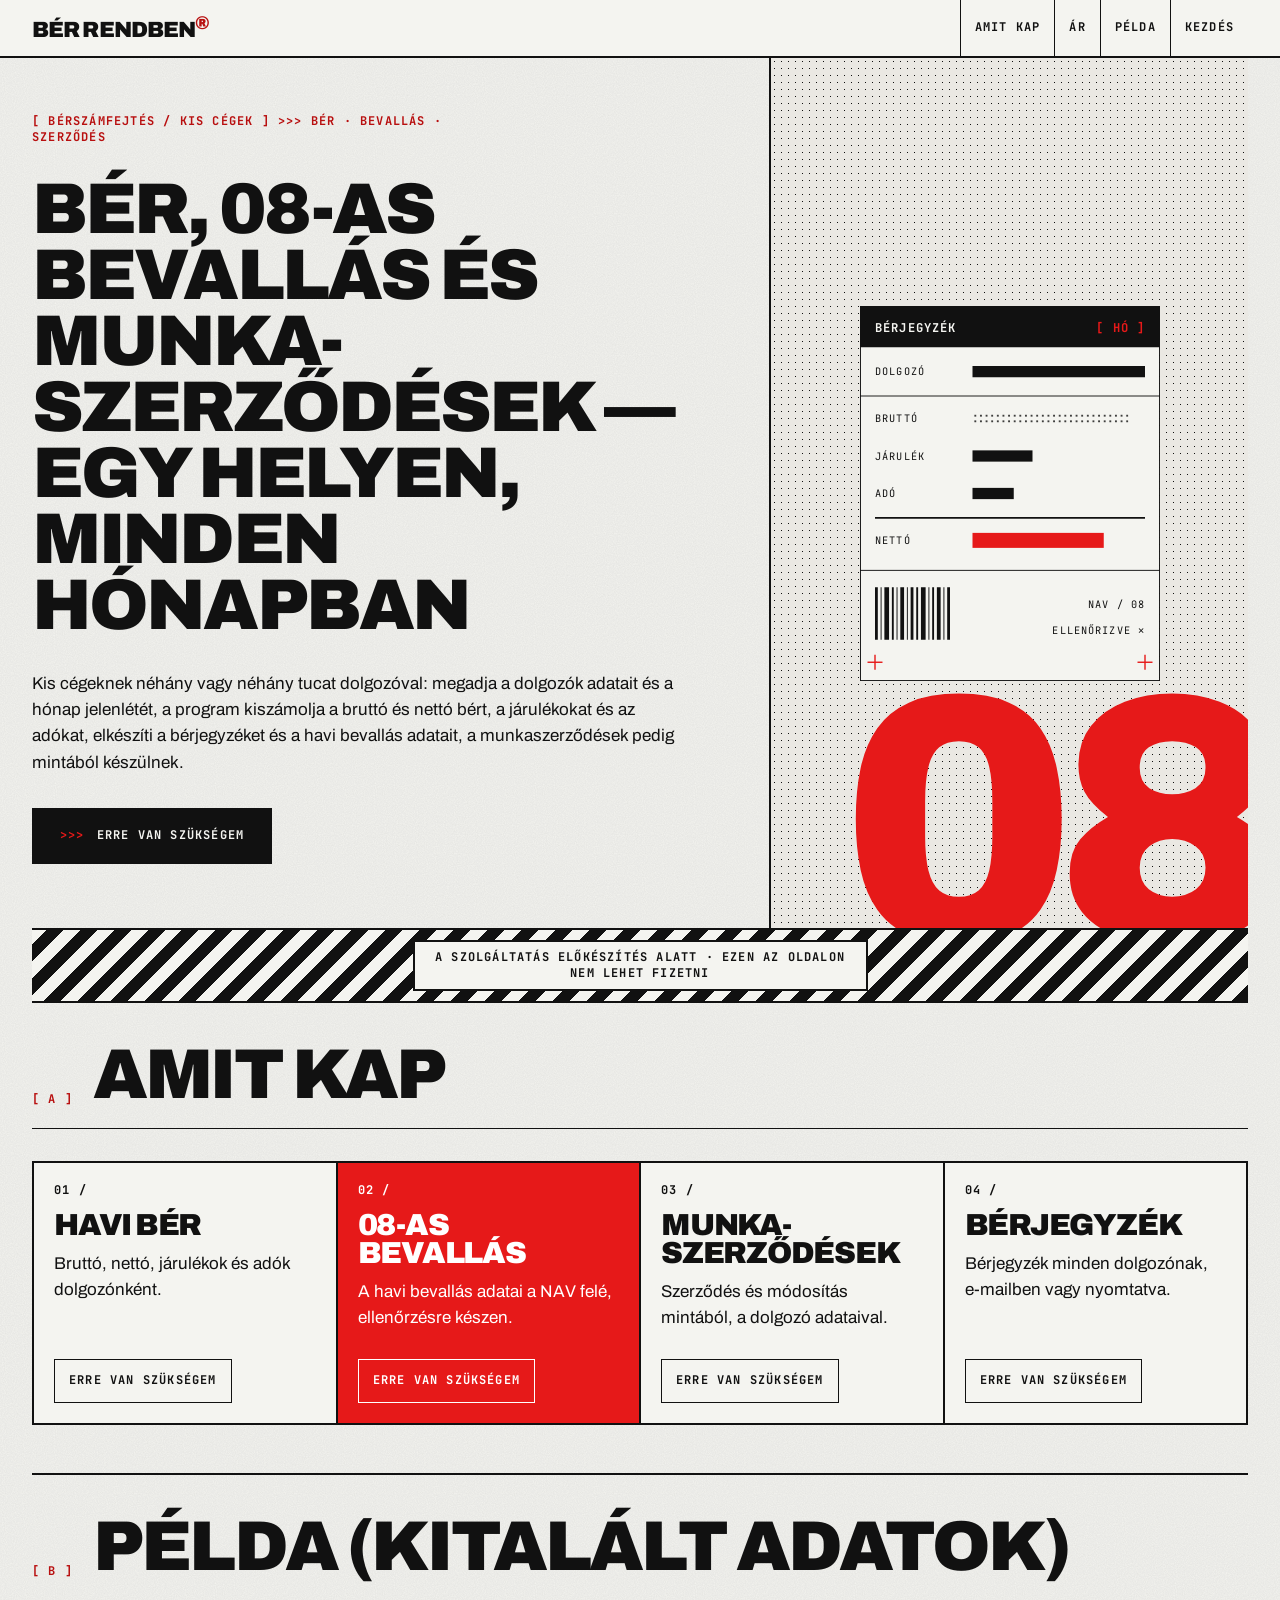
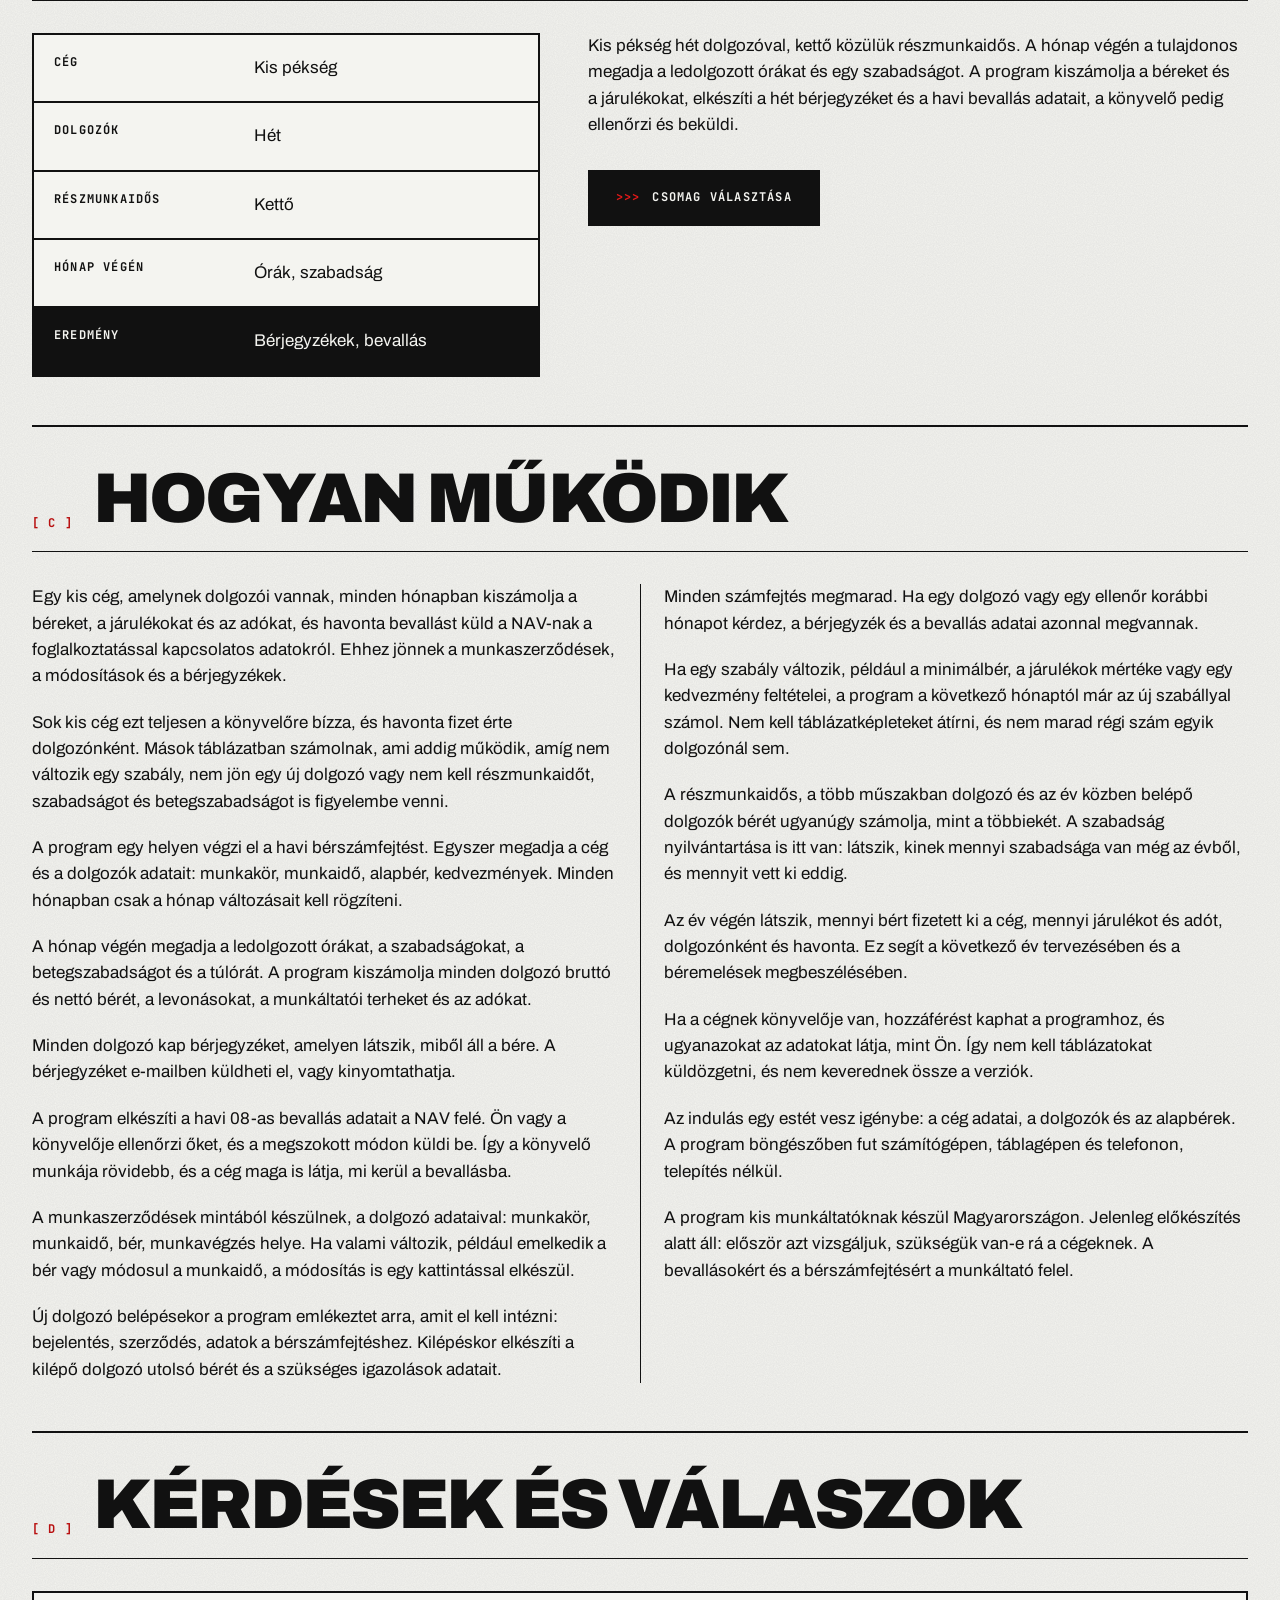
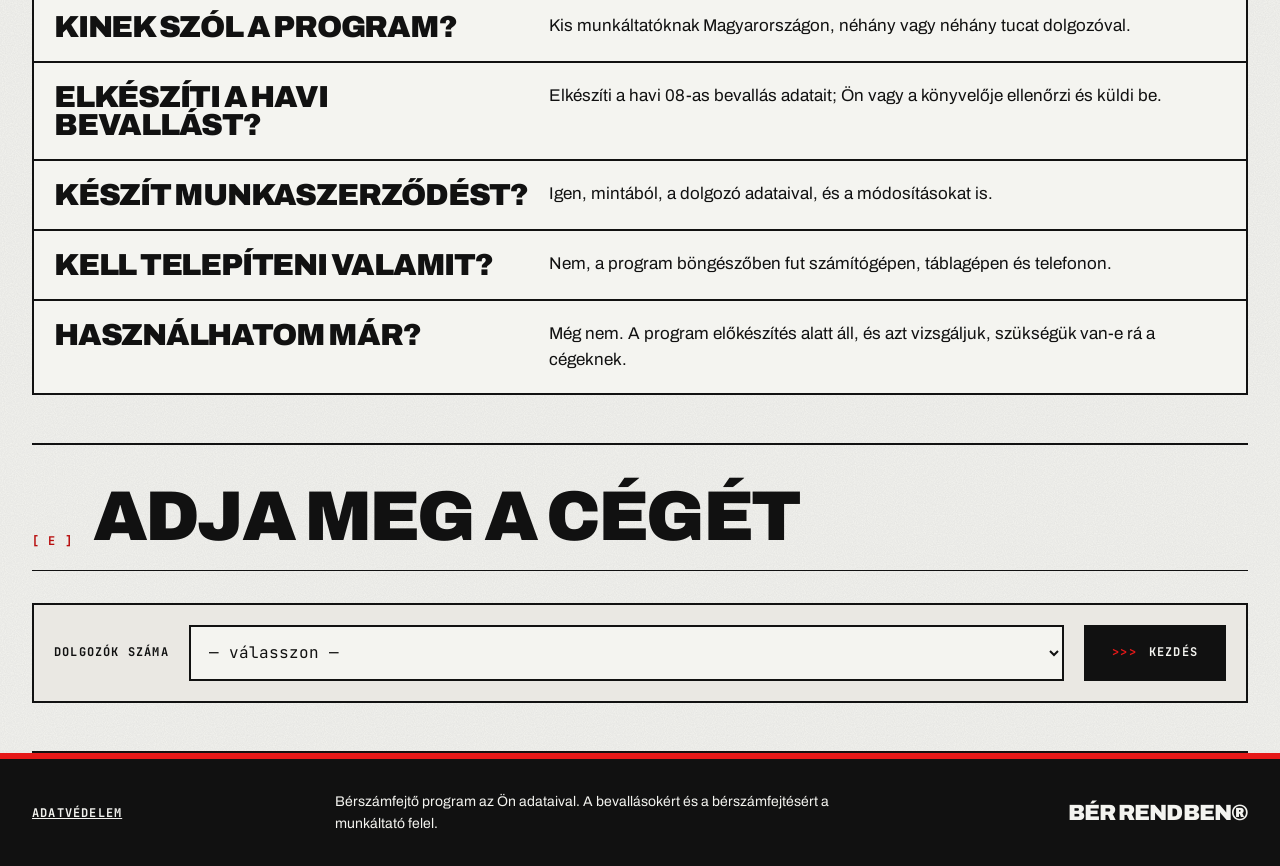
==== commit f8c97bbc: "Главная: стиль на готовых настройках темы, свой CSS — минимум (СМ-45, слово Владельца «1а», «2б»)" ====
--- a/index.html
+++ b/index.html
@@ -77,103 +77,98 @@
 height="0" width="0" style="display:none;visibility:hidden"></iframe></noscript>
 <!-- End Google Tag Manager (noscript) -->
 
-<header class="ib-head">
-  <div class="ib-frame ib-head-row">
-    <div class="ib-logo"><a href="index.html" data-ev="click_logo_home">Bér Rendben<sup aria-hidden="true">®</sup></a></div>
-    <nav class="ib-nav" aria-label="Fő menü"><a href="#mit" data-ev="click_nav_mit">Amit kap</a><a href="price.html" data-ev="click_nav_ar">Ár</a><a href="#pelda" data-ev="click_nav_pelda">Példa</a><a href="#start" data-ev="click_nav_start">Kezdés</a></nav>
+<header>
+  <div class="frame row">
+    <a class="logo" href="index.html" data-ev="click_logo_home">Bér Rendben<sup class="mark" aria-hidden="true">®</sup></a>
+    <nav aria-label="Fő menü"><a href="#mit" data-ev="click_nav_mit">Amit kap</a><a href="price.html" data-ev="click_nav_ar">Ár</a><a href="#pelda" data-ev="click_nav_pelda">Példa</a><a href="#start" data-ev="click_nav_start">Kezdés</a></nav>
   </div>
 </header>
 
-<main class="ib-frame">
-
-  <div class="ib-meta" aria-hidden="true">
-    <span>[ Bérszámfejtés / kis cégek ]</span><span>&gt;&gt;&gt; Bér · Bevallás · Szerződés</span><span>Magyarország</span>
-  </div>
-
-  <section class="ib-hero">
-    <div class="ib-hero-text">
+<main class="frame">
+
+  <section class="hero">
+    <div class="stack">
+      <p class="mono mark" aria-hidden="true">[ Bérszámfejtés / kis cégek ] &gt;&gt;&gt; Bér · Bevallás · Szerződés</p>
       <h1>Bér, 08-as bevallás és munka&shy;szerződések — egy helyen, minden hónapban</h1>
-      <p class="ib-sub">Kis cégeknek néhány vagy néhány tucat dolgozóval: megadja a dolgozók adatait és a hónap jelenlétét, a program kiszámolja a bruttó és nettó bért, a járulékokat és az adókat, elkészíti a bérjegyzéket és a havi bevallás adatait, a munkaszerződések pedig mintából készülnek.</p>
-      <div class="ib-cta-row">
-        <a class="ib-cta" href="price.html" data-ev="cta_click">Erre van szükségem</a>
-      </div>
-    </div>
-    <figure class="ib-plate" aria-hidden="true">
-      <svg viewBox="0 0 320 400" xmlns="http://www.w3.org/2000/svg" role="presentation">
+      <p>Kis cégeknek néhány vagy néhány tucat dolgozóval: megadja a dolgozók adatait és a hónap jelenlétét, a program kiszámolja a bruttó és nettó bért, a járulékokat és az adókat, elkészíti a bérjegyzéket és a havi bevallás adatait, a munkaszerződések pedig mintából készülnek.</p>
+      <a class="act mono" href="price.html" data-ev="cta_click">Erre van szükségem</a>
+    </div>
+    <figure class="plate" aria-hidden="true">
+      <svg viewBox="0 0 320 400" xmlns="http://www.w3.org/2000/svg" role="presentation" font-family="JetBrains Mono, monospace" letter-spacing="1.2" fill="#111">
         <defs>
           <pattern id="dots" width="6" height="6" patternUnits="userSpaceOnUse"><circle cx="3" cy="3" r="1.1" fill="#111"/></pattern>
         </defs>
         <rect x="0.5" y="0.5" width="319" height="399" fill="#F4F4F0" stroke="#111"/>
-        <rect x="0" y="0" width="320" height="44" fill="#111"/>
-        <text x="16" y="28" class="t-mono t-inv">BÉRJEGYZÉK</text>
-        <text x="304" y="28" text-anchor="end" class="t-mono t-red">[ HÓ ]</text>
-        <g class="t-mono t-sm">
+        <rect x="0" y="0" width="320" height="44"/>
+        <text x="16" y="28" font-size="13" font-weight="700" fill="#F4F4F0">BÉRJEGYZÉK</text>
+        <text x="304" y="28" text-anchor="end" font-size="13" font-weight="700" fill="#E61919">[ HÓ ]</text>
+        <g font-size="11">
           <text x="16" y="74">DOLGOZÓ</text>
           <text x="16" y="124">BRUTTÓ</text>
           <text x="16" y="164">JÁRULÉK</text>
           <text x="16" y="204">ADÓ</text>
           <text x="16" y="254">NETTÓ</text>
+          <text x="304" y="322" text-anchor="end">NAV / 08</text>
+          <text x="304" y="350" text-anchor="end">ELLENŐRIZVE ✕</text>
         </g>
-        <rect x="120" y="64" width="184" height="12" fill="#111"/>
+        <rect x="120" y="64" width="184" height="12"/>
         <rect x="120" y="114" width="168" height="12" fill="url(#dots)"/>
-        <rect x="120" y="154" width="64" height="12" fill="#111"/>
-        <rect x="120" y="194" width="44" height="12" fill="#111"/>
+        <rect x="120" y="154" width="64" height="12"/>
+        <rect x="120" y="194" width="44" height="12"/>
         <line x1="16" y1="226" x2="304" y2="226" stroke="#111" stroke-width="2"/>
         <rect x="120" y="242" width="140" height="16" fill="#E61919"/>
         <line x1="0" y1="96" x2="320" y2="96" stroke="#111"/>
         <line x1="0" y1="282" x2="320" y2="282" stroke="#111"/>
-        <g fill="#111">
+        <g>
           <rect x="16" y="300" width="3" height="56"/><rect x="22" y="300" width="1" height="56"/><rect x="26" y="300" width="5" height="56"/>
           <rect x="34" y="300" width="2" height="56"/><rect x="39" y="300" width="1" height="56"/><rect x="43" y="300" width="4" height="56"/>
           <rect x="50" y="300" width="1" height="56"/><rect x="54" y="300" width="3" height="56"/><rect x="60" y="300" width="2" height="56"/>
           <rect x="65" y="300" width="5" height="56"/><rect x="73" y="300" width="1" height="56"/><rect x="77" y="300" width="2" height="56"/>
           <rect x="82" y="300" width="4" height="56"/><rect x="89" y="300" width="1" height="56"/><rect x="93" y="300" width="3" height="56"/>
         </g>
-        <text x="304" y="322" text-anchor="end" class="t-mono t-sm">NAV / 08</text>
-        <text x="304" y="350" text-anchor="end" class="t-mono t-sm">ELLENŐRIZVE ✕</text>
         <g stroke="#E61919" stroke-width="1.5">
           <line x1="296" y1="380" x2="312" y2="380"/><line x1="304" y1="372" x2="304" y2="388"/>
           <line x1="8" y1="380" x2="24" y2="380"/><line x1="16" y1="372" x2="16" y2="388"/>
         </g>
       </svg>
-      <span class="ib-plate-num">08</span>
+      <span class="mega">08</span>
     </figure>
   </section>
 
-  <div class="ib-warn">
-    <p class="ib-warn-text">A szolgáltatás előkészítés alatt · Ezen az oldalon nem lehet fizetni</p>
+  <div class="warn">
+    <p class="mono">A szolgáltatás előkészítés alatt · Ezen az oldalon nem lehet fizetni</p>
   </div>
 
-  <section id="mit" class="ib-sec" data-view="features_view">
-    <div class="ib-sec-head"><span class="ib-idx" aria-hidden="true">[ A ]</span><h2>Amit kap</h2></div>
-    <div class="ib-grid">
-      <div class="ib-cell"><span class="ib-cell-id" aria-hidden="true">01 /</span><h3>Havi bér</h3><p>Bruttó, nettó, járulékok és adók dolgozónként.</p><a class="ib-btn" href="price.html" data-ev="feature_ber">Erre van szükségem</a></div>
-      <div class="ib-cell ib-cell-red"><span class="ib-cell-id" aria-hidden="true">02 /</span><h3>08-as bevallás</h3><p>A havi bevallás adatai a NAV felé, ellenőrzésre készen.</p><a class="ib-btn" href="price.html" data-ev="feature_bevallas">Erre van szükségem</a></div>
-      <div class="ib-cell"><span class="ib-cell-id" aria-hidden="true">03 /</span><h3>Munka&shy;szerződések</h3><p>Szerződés és módosítás mintából, a dolgozó adataival.</p><a class="ib-btn" href="price.html" data-ev="feature_szerzodes">Erre van szükségem</a></div>
-      <div class="ib-cell"><span class="ib-cell-id" aria-hidden="true">04 /</span><h3>Bérjegyzék</h3><p>Bérjegyzék minden dolgozónak, e-mailben vagy nyomtatva.</p><a class="ib-btn" href="price.html" data-ev="feature_berjegyzek">Erre van szükségem</a></div>
-    </div>
-  </section>
-
-  <section id="pelda" class="ib-sec ib-example" data-view="example_view">
-    <div class="ib-sec-head"><span class="ib-idx" aria-hidden="true">[ B ]</span><h2>Példa (kitalált adatok)</h2></div>
-    <div class="ib-example-body">
-      <dl class="ib-sheet">
-        <div><dt>Cég</dt><dd>Kis pékség</dd></div>
-        <div><dt>Dolgozók</dt><dd>Hét</dd></div>
-        <div><dt>Részmunkaidős</dt><dd>Kettő</dd></div>
-        <div><dt>Hónap végén</dt><dd>Órák, szabadság</dd></div>
-        <div><dt>Eredmény</dt><dd>Bérjegyzékek, bevallás</dd></div>
+  <section id="mit" data-view="features_view">
+    <div class="head"><span class="mono mark" aria-hidden="true">[ A ]</span><h2>Amit kap</h2></div>
+    <div class="cells four">
+      <div class="cell"><span class="mono" aria-hidden="true">01 /</span><h3>Havi bér</h3><p>Bruttó, nettó, járulékok és adók dolgozónként.</p><a class="act line mono" href="price.html" data-ev="feature_ber">Erre van szükségem</a></div>
+      <div class="cell red"><span class="mono" aria-hidden="true">02 /</span><h3>08-as bevallás</h3><p>A havi bevallás adatai a NAV felé, ellenőrzésre készen.</p><a class="act line mono" href="price.html" data-ev="feature_bevallas">Erre van szükségem</a></div>
+      <div class="cell"><span class="mono" aria-hidden="true">03 /</span><h3>Munka&shy;szerződések</h3><p>Szerződés és módosítás mintából, a dolgozó adataival.</p><a class="act line mono" href="price.html" data-ev="feature_szerzodes">Erre van szükségem</a></div>
+      <div class="cell"><span class="mono" aria-hidden="true">04 /</span><h3>Bérjegyzék</h3><p>Bérjegyzék minden dolgozónak, e-mailben vagy nyomtatva.</p><a class="act line mono" href="price.html" data-ev="feature_berjegyzek">Erre van szükségem</a></div>
+    </div>
+  </section>
+
+  <section id="pelda" data-view="example_view">
+    <div class="head"><span class="mono mark" aria-hidden="true">[ B ]</span><h2>Példa (kitalált adatok)</h2></div>
+    <div class="split">
+      <dl class="cells">
+        <div class="cell pair"><dt>Cég</dt><dd>Kis pékség</dd></div>
+        <div class="cell pair"><dt>Dolgozók</dt><dd>Hét</dd></div>
+        <div class="cell pair"><dt>Részmunkaidős</dt><dd>Kettő</dd></div>
+        <div class="cell pair"><dt>Hónap végén</dt><dd>Órák, szabadság</dd></div>
+        <div class="cell pair dark"><dt>Eredmény</dt><dd>Bérjegyzékek, bevallás</dd></div>
       </dl>
-      <div class="ib-example-text">
-        <p class="ib-fine">Kis pékség hét dolgozóval, kettő közülük részmunkaidős. A hónap végén a tulajdonos megadja a ledolgozott órákat és egy szabadságot. A program kiszámolja a béreket és a járulékokat, elkészíti a hét bérjegyzéket és a havi bevallás adatait, a könyvelő pedig ellenőrzi és beküldi.</p>
-        <a class="ib-cta" href="price.html" data-ev="click_cta_after_example">Csomag választása</a>
+      <div class="stack">
+        <p>Kis pékség hét dolgozóval, kettő közülük részmunkaidős. A hónap végén a tulajdonos megadja a ledolgozott órákat és egy szabadságot. A program kiszámolja a béreket és a járulékokat, elkészíti a hét bérjegyzéket és a havi bevallás adatait, a könyvelő pedig ellenőrzi és beküldi.</p>
+        <a class="act mono" href="price.html" data-ev="click_cta_after_example">Csomag választása</a>
       </div>
     </div>
   </section>
 <!-- seo-tekst:start -->
-  <section id="opis" class="ib-sec ib-doc">
-    <div class="ib-sec-head"><span class="ib-idx" aria-hidden="true">[ C ]</span><h2>Hogyan működik</h2></div>
-    <div class="ib-cols">
+  <section id="opis">
+    <div class="head"><span class="mono mark" aria-hidden="true">[ C ]</span><h2>Hogyan működik</h2></div>
+    <div class="cols">
     <p>Egy kis cég, amelynek dolgozói vannak, minden hónapban kiszámolja a béreket, a járulékokat és az adókat, és havonta bevallást küld a NAV-nak a foglalkoztatással kapcsolatos adatokról. Ehhez jönnek a munkaszerződések, a módosítások és a bérjegyzékek.</p>
     <p>Sok kis cég ezt teljesen a könyvelőre bízza, és havonta fizet érte dolgozónként. Mások táblázatban számolnak, ami addig működik, amíg nem változik egy szabály, nem jön egy új dolgozó vagy nem kell részmunkaidőt, szabadságot és betegszabadságot is figyelembe venni.</p>
     <p>A program egy helyen végzi el a havi bérszámfejtést. Egyszer megadja a cég és a dolgozók adatait: munkakör, munkaidő, alapbér, kedvezmények. Minden hónapban csak a hónap változásait kell rögzíteni.</p>
@@ -191,37 +186,37 @@
     <p>A program kis munkáltatóknak készül Magyarországon. Jelenleg előkészítés alatt áll: először azt vizsgáljuk, szükségük van-e rá a cégeknek. A bevallásokért és a bérszámfejtésért a munkáltató felel.</p>
     </div>
   </section>
-  <section id="faq" class="ib-sec ib-faq">
-    <div class="ib-sec-head"><span class="ib-idx" aria-hidden="true">[ D ]</span><h2>Kérdések és válaszok</h2></div>
-    <div class="ib-faq-list">
-    <div class="ib-qa"><h3>Kinek szól a program?</h3>
+  <section id="faq">
+    <div class="head"><span class="mono mark" aria-hidden="true">[ D ]</span><h2>Kérdések és válaszok</h2></div>
+    <div class="cells">
+    <div class="cell pair"><h3>Kinek szól a program?</h3>
     <p>Kis munkáltatóknak Magyarországon, néhány vagy néhány tucat dolgozóval.</p></div>
-    <div class="ib-qa"><h3>Elkészíti a havi bevallást?</h3>
+    <div class="cell pair"><h3>Elkészíti a havi bevallást?</h3>
     <p>Elkészíti a havi 08-as bevallás adatait; Ön vagy a könyvelője ellenőrzi és küldi be.</p></div>
-    <div class="ib-qa"><h3>Készít munkaszerződést?</h3>
+    <div class="cell pair"><h3>Készít munkaszerződést?</h3>
     <p>Igen, mintából, a dolgozó adataival, és a módosításokat is.</p></div>
-    <div class="ib-qa"><h3>Kell telepíteni valamit?</h3>
+    <div class="cell pair"><h3>Kell telepíteni valamit?</h3>
     <p>Nem, a program böngészőben fut számítógépen, táblagépen és telefonon.</p></div>
-    <div class="ib-qa"><h3>Használhatom már?</h3>
+    <div class="cell pair"><h3>Használhatom már?</h3>
     <p>Még nem. A program előkészítés alatt áll, és azt vizsgáljuk, szükségük van-e rá a cégeknek.</p></div>
     </div>
   </section>
 <!-- seo-tekst:end -->
-  <section id="start" class="ib-sec ib-start" data-view="start_view">
-    <div class="ib-sec-head"><span class="ib-idx" aria-hidden="true">[ E ]</span><h2>Adja meg a cégét</h2></div>
-    <div class="ib-form">
-      <label class="ib-label" for="ib-dolgozok">Dolgozók száma</label>
-      <select id="ib-dolgozok" class="ib-select" data-ev-focus="form_start"><option value="">— válasszon —</option><option>1–3</option><option>4–10</option><option>11–30</option><option>Több mint 30</option></select>
-      <a class="ib-cta ib-cta-red" href="price.html" data-ev="form_submit_click">Kezdés</a>
+  <section id="start" data-view="start_view">
+    <div class="head"><span class="mono mark" aria-hidden="true">[ E ]</span><h2>Adja meg a cégét</h2></div>
+    <div class="box row">
+      <label for="ib-dolgozok">Dolgozók száma</label>
+      <select id="ib-dolgozok" data-ev-focus="form_start"><option value="">— válasszon —</option><option>1–3</option><option>4–10</option><option>11–30</option><option>Több mint 30</option></select>
+      <a class="act mono" href="price.html" data-ev="form_submit_click">Kezdés</a>
     </div>
   </section>
 </main>
 
-<footer class="ib-foot">
-  <div class="ib-frame ib-foot-row">
-    <p class="ib-foot-link"><a href="privacy.html" data-ev="click_legal_privacy">Adatvédelem</a></p>
-    <p class="ib-foot-note">Bérszámfejtő program az Ön adataival. A bevallásokért és a bérszámfejtésért a munkáltató felel.</p>
-    <p class="ib-foot-mark" aria-hidden="true">Bér Rendben®</p>
+<footer class="dark">
+  <div class="frame row">
+    <p><a class="mono" href="privacy.html" data-ev="click_legal_privacy">Adatvédelem</a></p>
+    <p>Bérszámfejtő program az Ön adataival. A bevallásokért és a bérszámfejtésért a munkáltató felel.</p>
+    <p class="logo" aria-hidden="true">Bér Rendben®</p>
   </div>
 </footer>
 
--- a/variant.css
+++ b/variant.css
@@ -1,281 +1,121 @@
-/* Industrial Brutalism — Swiss Industrial Print (light substrate). Self-sufficient; overrides the shared base. */
+/* Industrial Brutalism, Swiss Industrial Print (light). Tokens, then general rules only. */
 :root {
-  --paper: #F4F4F0;
-  --paper-2: #EAE8E3;
-  --ink: #111111;
-  --ink-soft: #2a2a2a;
-  --red: #E61919;
-  --red-ink: #B80F0F;
-  --line: 2px solid var(--ink);
-  --hair: 1px solid var(--ink);
+  /* colour: one substrate, one accent */
+  --paper: #F4F4F0; --paper-2: #EAE8E3; --ink: #111111; --red: #E61919; --red-ink: #B80F0F;
+  /* zone tokens: every surface reads these; .dark / .red redefine them */
+  --ground: var(--paper); --text: var(--ink); --mark: var(--red-ink);
+  /* type */
+  --sans: "Archivo", "Inter", "Helvetica Neue", Arial, sans-serif;
   --mono: "JetBrains Mono", "IBM Plex Mono", ui-monospace, Consolas, monospace;
-  --sans: "Archivo", "Inter", "Helvetica Neue", Arial, sans-serif;
-  --frame: 1280px;
-  --gut: 16px;
+  --t-h1: clamp(2rem, 5.6vw, 5.4rem); --t-h2: clamp(1.9rem, 5.6vw, 4.4rem); --t-h3: clamp(1.25rem, 2.4vw, 1.9rem);
+  --t-mega: clamp(9rem, 38vw, 22rem); --t-body: 17px; --t-mono: 12px;
+  /* space and frame */
+  --s1: 8px; --s2: 12px; --s3: 20px; --s4: 32px; --s5: 48px; --gut: 16px; --frame: 1280px;
+  /* geometry and motion: square corners, 2px rules, no shadows, linear snaps */
+  --radius: 0; --bw: 2px; --dur: .12s; --ease: linear;
+}
+@media (min-width: 768px) { :root { --gut: 32px; } }
+@media (prefers-reduced-motion: reduce) { :root { --dur: 0s; } }
+.dark { --ground: var(--ink); --text: var(--paper); --mark: #FF2A2A; }
+.red  { --ground: var(--red); --text: #fff; --mark: #fff; }
+
+/* elements */
+*, *::before, *::after { box-sizing: border-box; border-radius: var(--radius) !important; }
+html, body { overflow-x: clip; }
+body {
+  margin: 0; padding: 0; max-width: none;
+  background: var(--ground) url("data:image/svg+xml,%3Csvg xmlns='http://www.w3.org/2000/svg' width='160' height='160'%3E%3Cfilter id='n'%3E%3CfeTurbulence type='fractalNoise' baseFrequency='.9' numOctaves='2' stitchTiles='stitch'/%3E%3CfeColorMatrix values='0 0 0 0 0 0 0 0 0 0 0 0 0 0 0 0 0 0 .07 0'/%3E%3C/filter%3E%3Crect width='100%25' height='100%25' filter='url(%23n)'/%3E%3C/svg%3E");
+  color: var(--text); font: 400 var(--t-body)/1.55 var(--sans);
+}
+header, footer, .cell, .dark, .red { background-color: var(--ground); color: var(--text); }
+h1, h2, h3 {
+  margin: 0; color: inherit; font-family: var(--sans); font-weight: 900; text-transform: uppercase;
+  line-height: .92; letter-spacing: -.04em; overflow-wrap: break-word;
+}
+h1 { font-size: var(--t-h1); }
+h2 { font-size: var(--t-h2); }
+h3 { font-size: var(--t-h3); }
+p, dl, dd, figure { margin: 0; }
+p { max-width: 65ch; }
+a { color: inherit; }
+:focus-visible { outline: 3px solid var(--red); outline-offset: 2px; }
+.mono, nav a, dt, label { font: 700 var(--t-mono)/1.3 var(--mono); letter-spacing: .1em; text-transform: uppercase; }
+.mark { color: var(--mark); }
+.logo { font-weight: 900; font-size: 22px; line-height: 1; letter-spacing: -.04em; text-transform: uppercase; text-decoration: none; }
+select {
+  flex: 1 1 220px; min-width: 0; min-height: 56px; padding: 0 14px;
+  font: 16px var(--mono); color: var(--ink); background: var(--paper); border: var(--bw) solid var(--ink);
 }
 
-*, *::before, *::after { box-sizing: border-box; border-radius: 0 !important; }
+/* layout */
+.frame { max-width: var(--frame); margin: 0 auto; padding: 0 var(--gut); }
+.row { display: flex; flex-wrap: wrap; align-items: center; justify-content: space-between; gap: var(--s2) var(--s3); }
+.stack { display: grid; gap: var(--s4); justify-items: start; align-content: start; }
+.split { display: grid; gap: var(--s4); }
+@media (min-width: 900px) { .split { grid-template-columns: minmax(0, 1fr) minmax(0, 1.3fr); gap: var(--s5); } }
 
-html { -webkit-text-size-adjust: 100%; }
-html, body { overflow-x: clip; }
-body {
-  margin: 0;
-  background-color: var(--paper);
-  /* mechanical grain */
-  background-image: url("data:image/svg+xml,%3Csvg xmlns='http://www.w3.org/2000/svg' width='160' height='160'%3E%3Cfilter id='n'%3E%3CfeTurbulence type='fractalNoise' baseFrequency='.9' numOctaves='2' stitchTiles='stitch'/%3E%3CfeColorMatrix values='0 0 0 0 0 0 0 0 0 0 0 0 0 0 0 0 0 0 .07 0'/%3E%3C/filter%3E%3Crect width='100%25' height='100%25' filter='url(%23n)'/%3E%3C/svg%3E");
-  color: var(--ink);
-  font-family: var(--sans);
-  font-size: 17px;
-  line-height: 1.55;
-  max-width: none;
-  padding: 0;
+/* header and footer */
+header { position: sticky; top: 0; z-index: 10; border-bottom: var(--bw) solid; }
+header .row { min-height: 56px; align-items: stretch; }
+header .logo { align-self: center; }
+nav { display: flex; }
+nav a { display: flex; align-items: center; min-height: 44px; padding: 0 14px; border-left: 1px solid; text-decoration: none; }
+footer { margin: 0; padding: var(--s4) 0; font-size: 14px; border-top: 6px solid var(--red); }
+@media (max-width: 640px) {
+  header { position: static; }
+  nav { width: 100%; border-top: 1px solid; }
+  nav a { flex: 1; justify-content: center; padding: 0 4px; }
+  nav a:first-child { border-left: 0; }
 }
 
-a { color: inherit; }
-:focus-visible { outline: 3px solid var(--red); outline-offset: 2px; }
+/* buttons */
+.act {
+  display: inline-flex; align-items: center; gap: var(--s2); min-height: 56px; padding: 0 26px;
+  border: var(--bw) solid var(--text); background: var(--text); color: var(--ground); text-decoration: none;
+  transition: background-color var(--dur) var(--ease), color var(--dur) var(--ease);
+}
+.act::before { content: ">>>"; color: var(--red); }
+.act.line { min-height: 44px; padding: 0 14px; border-width: 1px; background: transparent; color: var(--text); }
+.act.line::before { content: none; }
+.act:not(.line):hover { background: var(--red); border-color: var(--red); color: #fff; }
+.act:not(.line):hover::before { color: #fff; }
+nav a:hover, .act.line:hover { background: var(--text); color: var(--ground); }
 
-.ib-frame {
-  width: 100%;
-  max-width: var(--frame);
-  margin: 0 auto;
-  padding: 0 var(--gut);
+/* sections */
+section { padding: 0 0 var(--s5); border-bottom: var(--bw) solid; }
+.head { display: flex; flex-wrap: wrap; align-items: flex-end; gap: var(--s3); padding: 40px 0 var(--s3); margin-bottom: var(--s4); border-bottom: 1px solid; }
+.box { padding: var(--s3); border: var(--bw) solid; background: var(--paper-2); }
+
+/* 2px grid of cells: parent ink shows through the gap */
+.cells { display: grid; gap: var(--bw); background: var(--text); border: var(--bw) solid; }
+.cell { display: flex; flex-direction: column; align-items: flex-start; gap: var(--s2); padding: var(--s3); }
+.cell .act { margin-top: auto; }
+@media (min-width: 640px) {
+  .cells.four { grid-template-columns: repeat(2, minmax(0, 1fr)); }
+  .cells.four .cell { min-height: 260px; }
+  .pair { display: grid; grid-template-columns: minmax(0, 1fr) minmax(0, 1.4fr); }
 }
-@media (min-width: 768px) { :root { --gut: 32px; } }
+@media (min-width: 1100px) { .cells.four { grid-template-columns: repeat(4, minmax(0, 1fr)); } }
 
-/* ---------- header ---------- */
-.ib-head {
-  background: var(--paper);
-  border-bottom: var(--line);
-  position: sticky; top: 0; z-index: 10;
-  padding: 0; margin: 0;
+/* newspaper columns for long text */
+.cols p { margin: 0 0 var(--s3); break-inside: avoid; }
+@media (min-width: 900px) { .cols { columns: 2; column-gap: var(--s5); column-rule: 1px solid; } }
+
+/* hazard strip */
+.warn { padding: 10px var(--gut); border-bottom: var(--bw) solid; background: repeating-linear-gradient(-45deg, var(--ink) 0 12px, var(--paper) 12px 24px); }
+.warn p { margin: 0 auto; width: fit-content; padding: 8px 14px; border: var(--bw) solid; background: var(--ground); text-align: center; }
+
+/* hero: text column + halftone plate with an oversized numeral */
+.hero { display: grid; padding: 0; }
+.hero > .stack { padding: var(--s4) 0 var(--s5); }
+.plate {
+  position: relative; overflow: hidden; display: grid; place-items: center; min-height: 300px; margin-bottom: var(--s4);
+  border: var(--bw) solid; background: var(--paper-2) radial-gradient(var(--ink) .8px, transparent 1px) 0 0 / 7px 7px;
 }
-.ib-head-row {
-  display: flex; flex-wrap: wrap; align-items: stretch; justify-content: space-between;
-  min-height: 56px;
+.plate svg { position: relative; z-index: 1; width: min(78%, 300px); height: auto; margin: var(--s4) 0; }
+.mega { position: absolute; right: -.06em; bottom: -.2em; font: 900 var(--t-mega)/1 var(--sans); letter-spacing: -.06em; color: var(--red); }
+@media (min-width: 960px) {
+  .hero { grid-template-columns: minmax(0, 1.55fr) minmax(0, 1fr); }
+  .hero > .stack { padding: 56px 40px 64px 0; border-right: var(--bw) solid; }
+  .plate { margin: 0; border: 0; }
 }
-.ib-logo { display: flex; align-items: center; padding: 10px 0; }
-.ib-logo a {
-  font-family: var(--sans); font-weight: 900; text-transform: uppercase;
-  letter-spacing: -0.04em; font-size: 22px; line-height: 1; text-decoration: none; color: var(--ink);
-}
-.ib-logo sup { color: var(--red); font-size: 0.55em; margin-left: 2px; }
-.ib-nav { display: flex; align-items: stretch; margin: 0; padding: 0; }
-.ib-nav a {
-  display: flex; align-items: center;
-  font-family: var(--mono); font-size: 12px; font-weight: 700; text-transform: uppercase; letter-spacing: 0.1em;
-  text-decoration: none; color: var(--ink);
-  padding: 0 14px; border-left: var(--hair); min-height: 44px;
-  transition: background-color .12s linear, color .12s linear;
-}
-.ib-nav a:hover { background: var(--ink); color: var(--paper); }
-@media (max-width: 640px) {
-  .ib-head { position: static; }
-  .ib-nav { width: calc(100% + 2 * var(--gut)); margin: 0 calc(-1 * var(--gut)); border-top: var(--hair); }
-  .ib-nav a { flex: 1 1 0; justify-content: center; padding: 0 4px; font-size: 11px; letter-spacing: 0.06em; }
-  .ib-nav a:first-child { border-left: 0; }
-}
-
-/* ---------- meta strip ---------- */
-.ib-meta {
-  display: flex; flex-wrap: wrap; justify-content: space-between; gap: 6px 24px;
-  font-family: var(--mono); font-size: 11px; letter-spacing: 0.1em; text-transform: uppercase;
-  padding: 10px 0; border-bottom: var(--hair);
-}
-.ib-meta span:nth-child(2) { color: var(--red-ink); }
-
-/* ---------- hero ---------- */
-.ib-hero {
-  display: grid; grid-template-columns: 1fr; gap: 0;
-  border-bottom: var(--line);
-  padding: 0; margin: 0;
-}
-.ib-hero-text { padding: 36px 0 40px; }
-.ib-kicker, .ib-cell-id, .ib-idx, .ib-label, .ib-sheet dt {
-  font-family: var(--mono); text-transform: uppercase; letter-spacing: 0.1em; font-size: 12px; line-height: 1.3;
-}
-.ib-kicker { margin: 0 0 20px; color: var(--red-ink); font-weight: 700; }
-.ib-hero h1 {
-  font-family: var(--sans); font-weight: 900; text-transform: uppercase;
-  font-size: clamp(2rem, 5.6vw, 5.4rem);
-  line-height: 0.9; letter-spacing: -0.045em;
-  margin: 0 0 28px; color: var(--ink);
-  overflow-wrap: break-word; hyphens: manual;
-}
-.ib-sub { max-width: 60ch; margin: 0 0 32px; font-size: 17px; color: var(--ink-soft); }
-.ib-cta-row { display: flex; flex-wrap: wrap; gap: 12px; }
-
-.ib-plate {
-  position: relative; margin: 0 0 32px; padding: 0;
-  border: var(--line); background: var(--paper-2);
-  background-image: radial-gradient(var(--ink) 0.8px, transparent 1px);
-  background-size: 7px 7px;
-  display: flex; align-items: center; justify-content: center;
-  min-height: 300px; overflow: hidden;
-}
-.ib-plate svg { position: relative; z-index: 1; width: min(78%, 300px); height: auto; display: block; margin: 32px 0; }
-.ib-plate .t-mono { font-family: var(--mono); font-size: 13px; letter-spacing: 0.1em; fill: var(--ink); }
-.ib-plate .t-sm { font-size: 11px; }
-.ib-plate .t-inv { fill: var(--paper); font-weight: 700; }
-.ib-plate .t-red { fill: var(--red); font-weight: 700; }
-.ib-plate-num {
-  position: absolute; right: -0.06em; bottom: -0.2em; z-index: 0;
-  font-family: var(--sans); font-weight: 900; line-height: 1; letter-spacing: -0.06em;
-  font-size: clamp(9rem, 38vw, 22rem); color: var(--red);
-}
-@media (min-width: 960px) {
-  .ib-hero { grid-template-columns: minmax(0, 1.55fr) minmax(0, 1fr); }
-  .ib-hero-text { padding: 56px 40px 64px 0; border-right: var(--line); }
-  .ib-plate { margin: 0; border: 0; min-height: 100%; }
-}
-
-/* ---------- buttons ---------- */
-.ib-cta {
-  display: inline-flex; align-items: center; gap: 14px;
-  min-height: 56px; padding: 0 26px;
-  background: var(--ink); color: var(--paper); border: var(--line);
-  font-family: var(--mono); font-weight: 700; font-size: 14px; text-transform: uppercase; letter-spacing: 0.1em;
-  text-decoration: none;
-  transition: background-color .12s linear, color .12s linear, transform .12s linear;
-}
-.ib-cta::before { content: ">>>"; color: var(--red); transition: color .12s linear; }
-.ib-cta:hover { background: var(--red); border-color: var(--red); color: #fff; }
-.ib-cta:hover::before { color: #fff; }
-.ib-cta:active { transform: translate(2px, 2px); }
-.ib-cta-red { background: var(--red); border-color: var(--red); color: #fff; }
-.ib-cta-red::before { color: #fff; }
-.ib-cta-red:hover { background: var(--ink); border-color: var(--ink); }
-
-.ib-btn {
-  display: inline-flex; align-items: center; min-height: 44px; padding: 0 14px;
-  border: var(--hair); color: var(--ink); background: transparent; text-decoration: none;
-  font-family: var(--mono); font-size: 12px; font-weight: 700; text-transform: uppercase; letter-spacing: 0.08em;
-  transition: background-color .12s linear, color .12s linear;
-}
-.ib-btn::after { content: " →"; white-space: pre; }
-.ib-btn:hover { background: var(--ink); color: var(--paper); }
-
-/* ---------- hazard strip ---------- */
-.ib-warn {
-  border-bottom: var(--line);
-  background: repeating-linear-gradient(-45deg, var(--ink) 0 12px, var(--paper) 12px 24px);
-  padding: 10px 0;
-}
-.ib-warn-text {
-  margin: 0 auto; width: fit-content; max-width: calc(100% - 24px);
-  background: var(--paper); border: var(--line); padding: 8px 14px;
-  font-family: var(--mono); font-size: 12px; font-weight: 700; text-transform: uppercase; letter-spacing: 0.08em;
-  text-align: center;
-}
-
-/* ---------- sections ---------- */
-.ib-sec { padding: 0 0 48px; margin: 0; border-bottom: var(--line); }
-.ib-sec-head {
-  display: grid; grid-template-columns: auto 1fr; align-items: end; gap: 16px;
-  padding: 40px 0 20px; margin-bottom: 24px; border-bottom: var(--hair);
-}
-.ib-idx { color: var(--red-ink); font-weight: 700; padding-bottom: 6px; }
-.ib-sec h2 {
-  font-family: var(--sans); font-weight: 900; text-transform: uppercase;
-  font-size: clamp(1.9rem, 5.6vw, 4.4rem); line-height: 0.92; letter-spacing: -0.04em;
-  margin: 0; color: var(--ink); overflow-wrap: break-word;
-}
-
-/* features: 1px gap grid */
-.ib-grid {
-  display: grid; grid-template-columns: 1fr; gap: 2px;
-  background: var(--ink); border: var(--line);
-}
-@media (min-width: 640px) { .ib-grid { grid-template-columns: repeat(2, minmax(0, 1fr)); } }
-@media (min-width: 1100px) { .ib-grid { grid-template-columns: repeat(4, minmax(0, 1fr)); } }
-.ib-cell {
-  background: var(--paper); padding: 22px 20px 24px;
-  display: flex; flex-direction: column; align-items: flex-start; gap: 12px; min-height: 260px;
-}
-.ib-cell-id { color: var(--ink); }
-.ib-cell h3 {
-  font-family: var(--sans); font-weight: 900; text-transform: uppercase;
-  font-size: clamp(1.5rem, 2.4vw, 1.9rem); line-height: 0.95; letter-spacing: -0.03em; margin: 8px 0 0;
-  overflow-wrap: break-word;
-}
-.ib-cell p { margin: 0 0 auto; color: var(--ink-soft); font-size: 16px; }
-.ib-cell .ib-btn { margin-top: 16px; }
-.ib-cell-red { background: var(--red); color: #fff; }
-.ib-cell-red p, .ib-cell-red .ib-cell-id { color: #fff; }
-.ib-cell-red .ib-btn { border-color: #fff; color: #fff; }
-.ib-cell-red .ib-btn:hover { background: #fff; color: var(--red-ink); }
-
-/* example */
-.ib-example-body { display: grid; grid-template-columns: 1fr; gap: 28px; }
-@media (min-width: 900px) { .ib-example-body { grid-template-columns: minmax(0, 1fr) minmax(0, 1.3fr); gap: 48px; } }
-.ib-sheet { margin: 0; border: var(--line); display: grid; gap: 1px; background: var(--ink); }
-.ib-sheet > div {
-  display: grid; grid-template-columns: minmax(0, 11ch) minmax(0, 1fr); gap: 12px;
-  background: var(--paper); padding: 12px 14px;
-}
-.ib-sheet dt { margin: 0; color: var(--ink-soft); padding-top: 3px; }
-.ib-sheet dd { margin: 0; font-weight: 700; text-transform: uppercase; letter-spacing: -0.01em; }
-.ib-sheet > div:last-child { background: var(--ink); }
-.ib-sheet > div:last-child dt, .ib-sheet > div:last-child dd { color: var(--paper); }
-.ib-fine { font-size: clamp(18px, 1.6vw, 22px); line-height: 1.45; margin: 0 0 28px; max-width: 52ch; }
-
-/* SEO text: newspaper columns */
-.ib-cols { counter-reset: par; }
-@media (min-width: 900px) { .ib-cols { columns: 2; column-gap: 48px; column-rule: var(--hair); } }
-.ib-cols p {
-  counter-increment: par; break-inside: avoid;
-  margin: 0 0 18px; padding-left: 44px; position: relative; font-size: 16px; color: var(--ink-soft);
-}
-.ib-cols p::before {
-  content: "§" counter(par, decimal-leading-zero);
-  position: absolute; left: 0; top: 3px;
-  font-family: var(--mono); font-size: 11px; font-weight: 700; letter-spacing: 0.04em; color: var(--red-ink);
-}
-.ib-cols p:first-child::first-line { font-weight: 700; color: var(--ink); }
-
-/* FAQ */
-.ib-faq-list { border-top: var(--line); }
-.ib-qa {
-  display: grid; grid-template-columns: 1fr; gap: 6px 32px;
-  padding: 18px 0; border-bottom: var(--hair);
-}
-@media (min-width: 900px) { .ib-qa { grid-template-columns: minmax(0, 1fr) minmax(0, 1.4fr); } }
-.ib-qa h3 {
-  margin: 0; font-family: var(--sans); font-weight: 900; text-transform: uppercase;
-  font-size: 20px; line-height: 1.05; letter-spacing: -0.02em;
-}
-.ib-qa h3::before { content: "Q / "; font-family: var(--mono); font-size: 12px; letter-spacing: 0.1em; color: var(--red-ink); vertical-align: 3px; }
-.ib-qa p { margin: 0; font-size: 16px; color: var(--ink-soft); }
-
-/* start form */
-.ib-start { border-bottom: 0; }
-.ib-form {
-  display: grid; grid-template-columns: 1fr; gap: 12px; align-items: end;
-  border: var(--line); background: var(--paper-2); padding: 20px;
-}
-@media (min-width: 760px) { .ib-form { grid-template-columns: auto minmax(220px, 340px) auto; justify-content: start; gap: 20px; padding: 28px; } }
-.ib-label { font-weight: 700; align-self: center; }
-.ib-select {
-  appearance: none; -webkit-appearance: none;
-  width: 100%; min-height: 56px; padding: 0 44px 0 14px; margin: 0;
-  font-family: var(--mono); font-size: 16px; color: var(--ink);
-  background: var(--paper) url("data:image/svg+xml,%3Csvg xmlns='http://www.w3.org/2000/svg' width='12' height='8'%3E%3Cpath d='M0 0h12L6 8z' fill='%23111'/%3E%3C/svg%3E") no-repeat right 16px center;
-  border: var(--line);
-}
-.ib-select:focus { outline: 3px solid var(--red); outline-offset: 0; }
-
-/* footer */
-.ib-foot { background: var(--ink); color: var(--paper); margin: 0; padding: 0; border-top: 6px solid var(--red); }
-.ib-foot-row { display: grid; grid-template-columns: 1fr; gap: 14px; padding-top: 28px; padding-bottom: 32px; }
-@media (min-width: 900px) { .ib-foot-row { grid-template-columns: auto 1fr auto; align-items: center; gap: 40px; } }
-.ib-foot p { margin: 0; }
-.ib-foot-link a {
-  font-family: var(--mono); font-size: 12px; font-weight: 700; text-transform: uppercase; letter-spacing: 0.1em;
-  color: var(--paper); display: inline-flex; min-height: 44px; align-items: center;
-}
-.ib-foot-link a:hover { color: #ff6b6b; }
-.ib-foot-note { font-size: 14px; color: #cfcfca; max-width: 70ch; }
-.ib-foot-mark { font-weight: 900; text-transform: uppercase; letter-spacing: -0.04em; font-size: 22px; }
-
-@media (prefers-reduced-motion: reduce) {
-  * { transition: none !important; }
-}
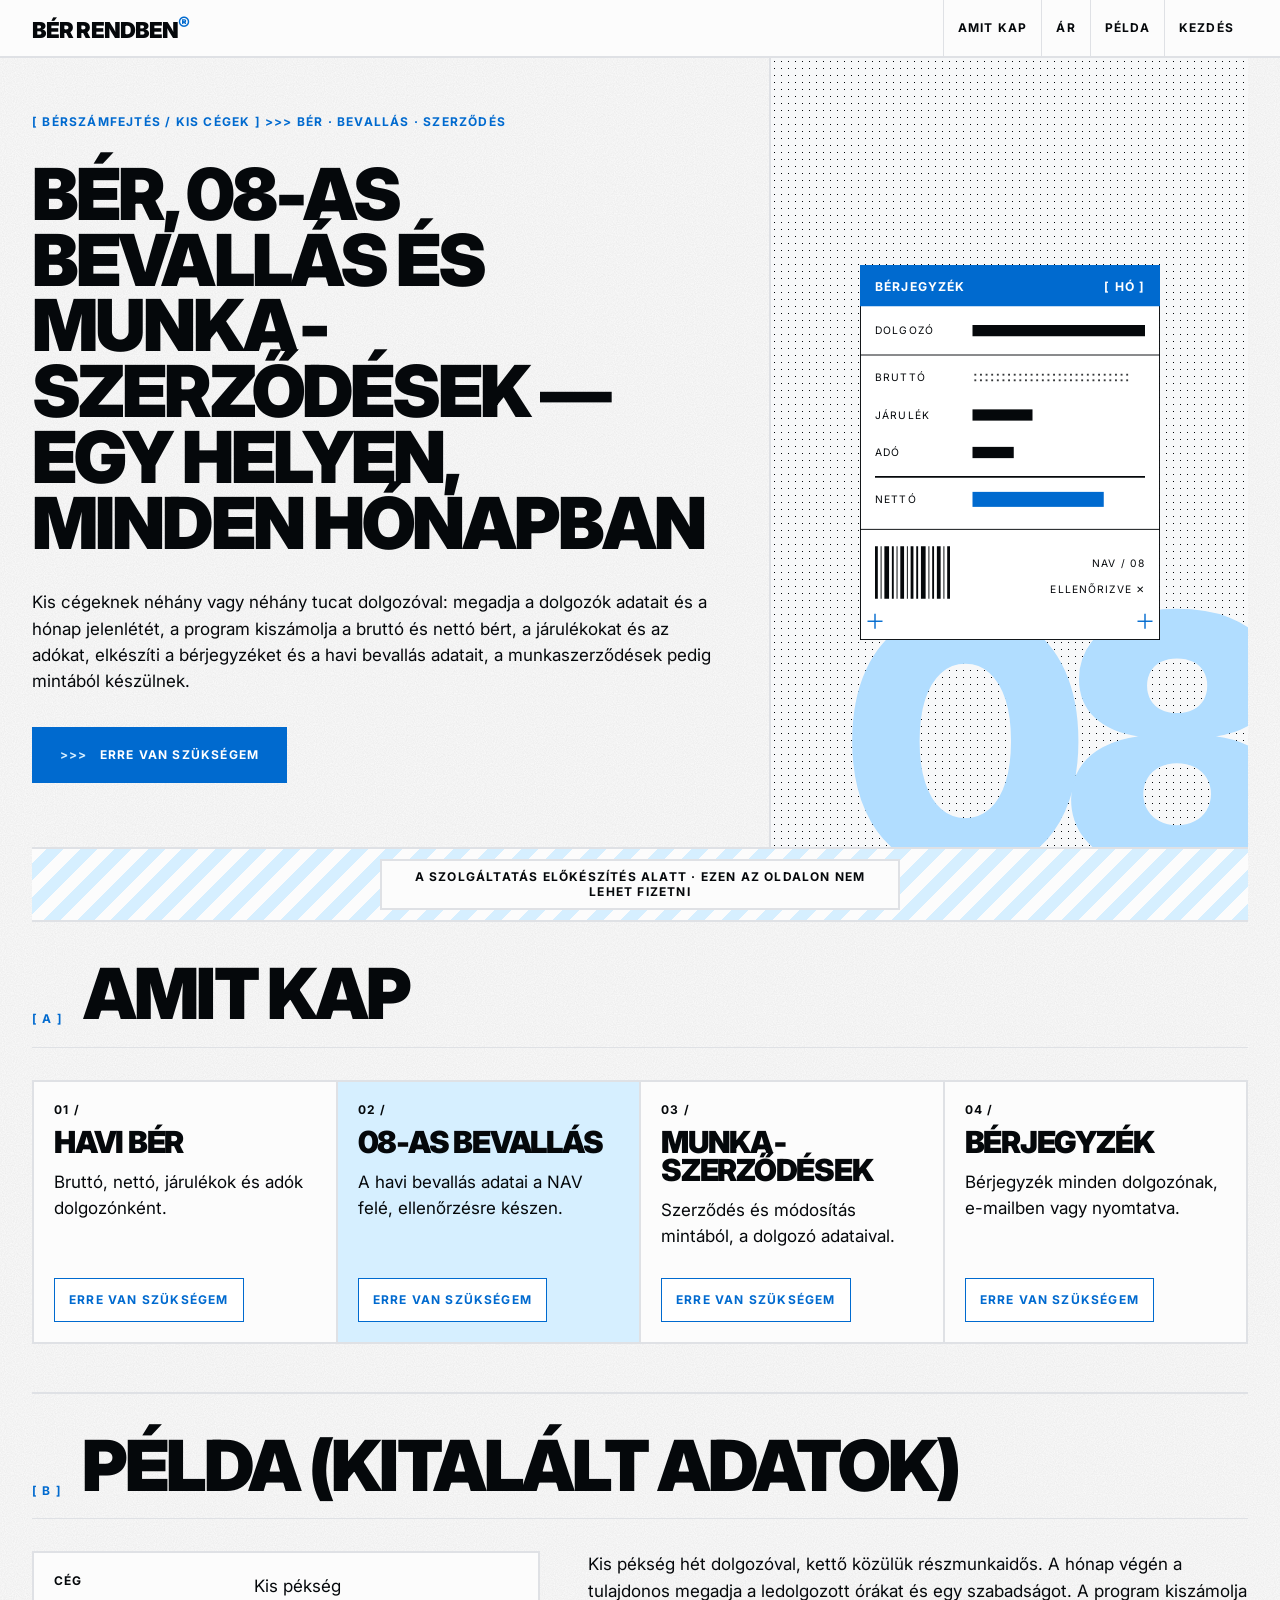
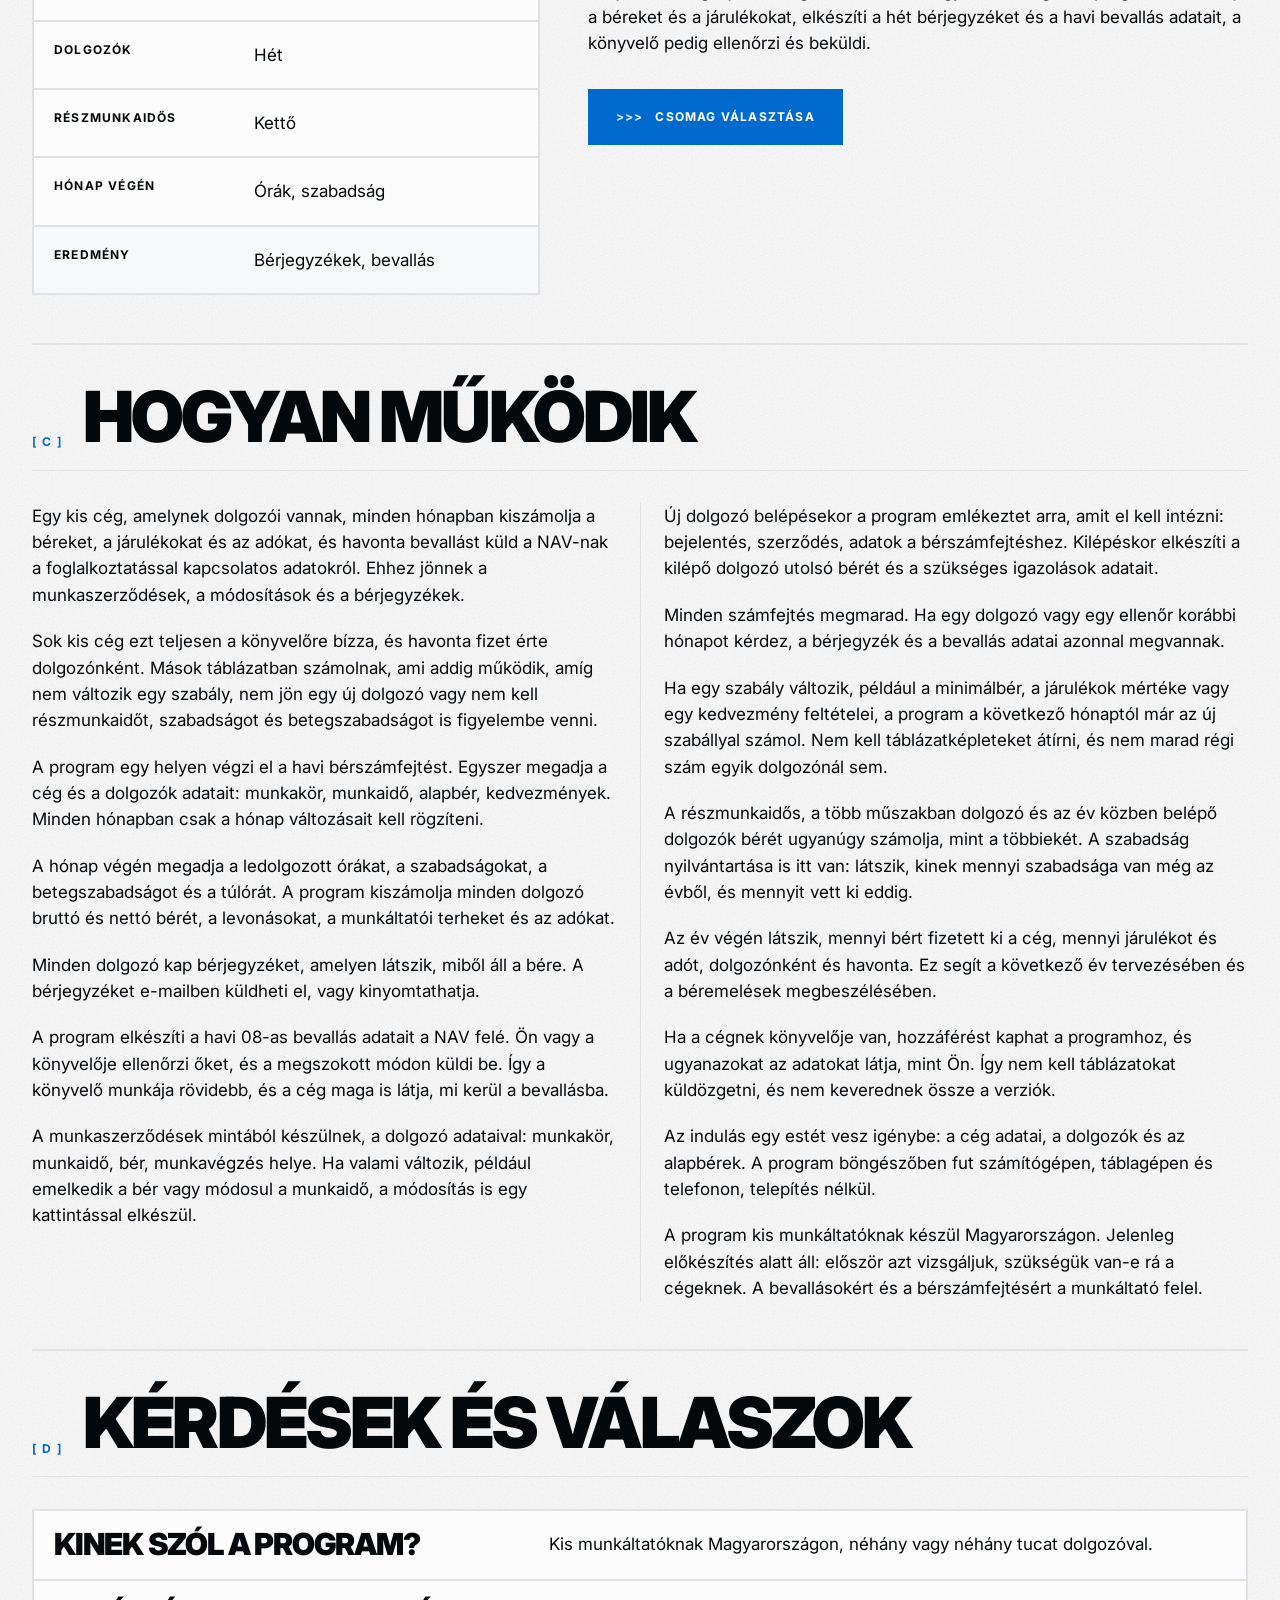
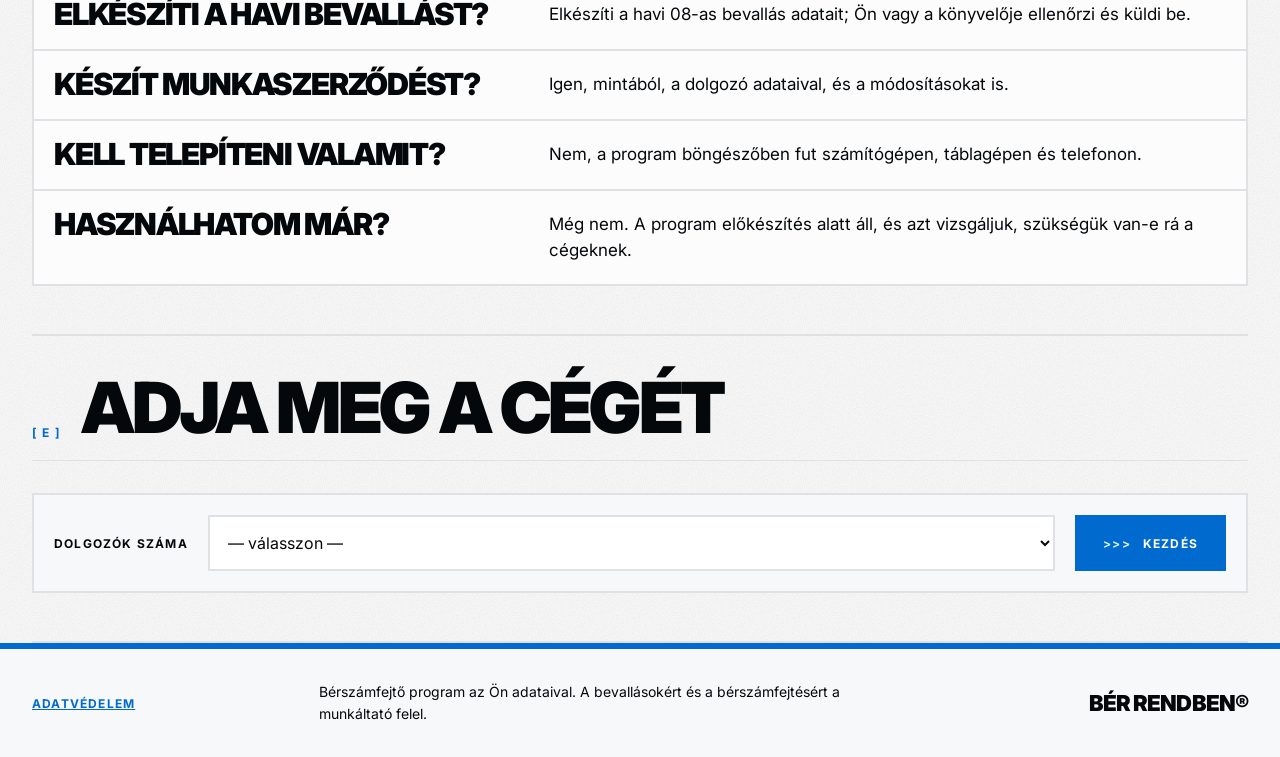
==== commit d7517ca7: "Главная: одни цвета (СМ-04), шрифт Inter, светлый фон — выбор раскладки (слово Владельца 10.11.2026)" ====
--- a/index.html
+++ b/index.html
@@ -17,7 +17,7 @@
 <link rel="stylesheet" href="style.css">
 <link rel="preconnect" href="https://fonts.googleapis.com">
 <link rel="preconnect" href="https://fonts.gstatic.com" crossorigin>
-<link rel="stylesheet" href="https://fonts.googleapis.com/css2?family=Archivo:wght@400;500;700;900&family=JetBrains+Mono:wght@400;700&display=swap">
+<link rel="stylesheet" href="https://fonts.googleapis.com/css2?family=Inter:wght@400;500;700;900&display=swap">
 <link rel="stylesheet" href="variant.css">
 <script src="smoke.js" defer></script>
 <!-- faq-jsonld:start -->
@@ -94,14 +94,14 @@
       <a class="act mono" href="price.html" data-ev="cta_click">Erre van szükségem</a>
     </div>
     <figure class="plate" aria-hidden="true">
-      <svg viewBox="0 0 320 400" xmlns="http://www.w3.org/2000/svg" role="presentation" font-family="JetBrains Mono, monospace" letter-spacing="1.2" fill="#111">
+      <svg viewBox="0 0 320 400" xmlns="http://www.w3.org/2000/svg" role="presentation" font-family="Inter, sans-serif" letter-spacing="1.2" fill="#05080b">
         <defs>
-          <pattern id="dots" width="6" height="6" patternUnits="userSpaceOnUse"><circle cx="3" cy="3" r="1.1" fill="#111"/></pattern>
+          <pattern id="dots" width="6" height="6" patternUnits="userSpaceOnUse"><circle cx="3" cy="3" r="1.1" fill="#05080b"/></pattern>
         </defs>
-        <rect x="0.5" y="0.5" width="319" height="399" fill="#F4F4F0" stroke="#111"/>
-        <rect x="0" y="0" width="320" height="44"/>
-        <text x="16" y="28" font-size="13" font-weight="700" fill="#F4F4F0">BÉRJEGYZÉK</text>
-        <text x="304" y="28" text-anchor="end" font-size="13" font-weight="700" fill="#E61919">[ HÓ ]</text>
+        <rect x="0.5" y="0.5" width="319" height="399" fill="#ffffff" stroke="#05080b"/>
+        <rect x="0" y="0" width="320" height="44" fill="#006acf"/>
+        <text x="16" y="28" font-size="13" font-weight="700" fill="#ffffff">BÉRJEGYZÉK</text>
+        <text x="304" y="28" text-anchor="end" font-size="13" font-weight="700" fill="#ffffff">[ HÓ ]</text>
         <g font-size="11">
           <text x="16" y="74">DOLGOZÓ</text>
           <text x="16" y="124">BRUTTÓ</text>
@@ -115,10 +115,10 @@
         <rect x="120" y="114" width="168" height="12" fill="url(#dots)"/>
         <rect x="120" y="154" width="64" height="12"/>
         <rect x="120" y="194" width="44" height="12"/>
-        <line x1="16" y1="226" x2="304" y2="226" stroke="#111" stroke-width="2"/>
-        <rect x="120" y="242" width="140" height="16" fill="#E61919"/>
-        <line x1="0" y1="96" x2="320" y2="96" stroke="#111"/>
-        <line x1="0" y1="282" x2="320" y2="282" stroke="#111"/>
+        <line x1="16" y1="226" x2="304" y2="226" stroke="#05080b" stroke-width="2"/>
+        <rect x="120" y="242" width="140" height="16" fill="#006acf"/>
+        <line x1="0" y1="96" x2="320" y2="96" stroke="#05080b"/>
+        <line x1="0" y1="282" x2="320" y2="282" stroke="#05080b"/>
         <g>
           <rect x="16" y="300" width="3" height="56"/><rect x="22" y="300" width="1" height="56"/><rect x="26" y="300" width="5" height="56"/>
           <rect x="34" y="300" width="2" height="56"/><rect x="39" y="300" width="1" height="56"/><rect x="43" y="300" width="4" height="56"/>
@@ -126,7 +126,7 @@
           <rect x="65" y="300" width="5" height="56"/><rect x="73" y="300" width="1" height="56"/><rect x="77" y="300" width="2" height="56"/>
           <rect x="82" y="300" width="4" height="56"/><rect x="89" y="300" width="1" height="56"/><rect x="93" y="300" width="3" height="56"/>
         </g>
-        <g stroke="#E61919" stroke-width="1.5">
+        <g stroke="#006acf" stroke-width="1.5">
           <line x1="296" y1="380" x2="312" y2="380"/><line x1="304" y1="372" x2="304" y2="388"/>
           <line x1="8" y1="380" x2="24" y2="380"/><line x1="16" y1="372" x2="16" y2="388"/>
         </g>
@@ -143,7 +143,7 @@
     <div class="head"><span class="mono mark" aria-hidden="true">[ A ]</span><h2>Amit kap</h2></div>
     <div class="cells four">
       <div class="cell"><span class="mono" aria-hidden="true">01 /</span><h3>Havi bér</h3><p>Bruttó, nettó, járulékok és adók dolgozónként.</p><a class="act line mono" href="price.html" data-ev="feature_ber">Erre van szükségem</a></div>
-      <div class="cell red"><span class="mono" aria-hidden="true">02 /</span><h3>08-as bevallás</h3><p>A havi bevallás adatai a NAV felé, ellenőrzésre készen.</p><a class="act line mono" href="price.html" data-ev="feature_bevallas">Erre van szükségem</a></div>
+      <div class="cell soft"><span class="mono" aria-hidden="true">02 /</span><h3>08-as bevallás</h3><p>A havi bevallás adatai a NAV felé, ellenőrzésre készen.</p><a class="act line mono" href="price.html" data-ev="feature_bevallas">Erre van szükségem</a></div>
       <div class="cell"><span class="mono" aria-hidden="true">03 /</span><h3>Munka&shy;szerződések</h3><p>Szerződés és módosítás mintából, a dolgozó adataival.</p><a class="act line mono" href="price.html" data-ev="feature_szerzodes">Erre van szükségem</a></div>
       <div class="cell"><span class="mono" aria-hidden="true">04 /</span><h3>Bérjegyzék</h3><p>Bérjegyzék minden dolgozónak, e-mailben vagy nyomtatva.</p><a class="act line mono" href="price.html" data-ev="feature_berjegyzek">Erre van szükségem</a></div>
     </div>
@@ -157,7 +157,7 @@
         <div class="cell pair"><dt>Dolgozók</dt><dd>Hét</dd></div>
         <div class="cell pair"><dt>Részmunkaidős</dt><dd>Kettő</dd></div>
         <div class="cell pair"><dt>Hónap végén</dt><dd>Órák, szabadság</dd></div>
-        <div class="cell pair dark"><dt>Eredmény</dt><dd>Bérjegyzékek, bevallás</dd></div>
+        <div class="cell pair alt"><dt>Eredmény</dt><dd>Bérjegyzékek, bevallás</dd></div>
       </dl>
       <div class="stack">
         <p>Kis pékség hét dolgozóval, kettő közülük részmunkaidős. A hónap végén a tulajdonos megadja a ledolgozott órákat és egy szabadságot. A program kiszámolja a béreket és a járulékokat, elkészíti a hét bérjegyzéket és a havi bevallás adatait, a könyvelő pedig ellenőrzi és beküldi.</p>
@@ -212,7 +212,7 @@
   </section>
 </main>
 
-<footer class="dark">
+<footer class="alt">
   <div class="frame row">
     <p><a class="mono" href="privacy.html" data-ev="click_legal_privacy">Adatvédelem</a></p>
     <p>Bérszámfejtő program az Ön adataival. A bevallásokért és a bérszámfejtésért a munkáltató felel.</p>
--- a/variant.css
+++ b/variant.css
@@ -1,12 +1,13 @@
 /* Industrial Brutalism, Swiss Industrial Print (light). Tokens, then general rules only. */
 :root {
-  /* colour: one substrate, one accent */
-  --paper: #F4F4F0; --paper-2: #EAE8E3; --ink: #111111; --red: #E61919; --red-ink: #B80F0F;
-  /* zone tokens: every surface reads these; .dark / .red redefine them */
+  /* colour: house palette (СМ-04) — one substrate, one accent */
+  --paper: #fcfcfc; --paper-2: #f7f8f9; --card: #ffffff; --ink: #05080b; --muted: #5c646f; --rule: #dfe1e5;
+  --red: #006acf; --red-ink: #006acf; --accent-fg: #ffffff; --accent-soft: #d6efff; --accent-num: #b1ddff; --focus: #0086dd;
+  /* zone tokens: every surface reads these; .alt / .soft redefine them */
   --ground: var(--paper); --text: var(--ink); --mark: var(--red-ink);
   /* type */
-  --sans: "Archivo", "Inter", "Helvetica Neue", Arial, sans-serif;
-  --mono: "JetBrains Mono", "IBM Plex Mono", ui-monospace, Consolas, monospace;
+  --sans: "Inter", "Helvetica Neue", Arial, sans-serif;
+  --mono: "Inter", "Helvetica Neue", Arial, sans-serif;
   --t-h1: clamp(2rem, 5.6vw, 5.4rem); --t-h2: clamp(1.9rem, 5.6vw, 4.4rem); --t-h3: clamp(1.25rem, 2.4vw, 1.9rem);
   --t-mega: clamp(9rem, 38vw, 22rem); --t-body: 17px; --t-mono: 12px;
   /* space and frame */
@@ -16,8 +17,8 @@
 }
 @media (min-width: 768px) { :root { --gut: 32px; } }
 @media (prefers-reduced-motion: reduce) { :root { --dur: 0s; } }
-.dark { --ground: var(--ink); --text: var(--paper); --mark: #FF2A2A; }
-.red  { --ground: var(--red); --text: #fff; --mark: #fff; }
+.alt  { --ground: var(--paper-2); --text: var(--ink); --mark: var(--red-ink); }
+.soft { --ground: var(--accent-soft); --text: var(--ink); --mark: var(--ink); }
 
 /* elements */
 *, *::before, *::after { box-sizing: border-box; border-radius: var(--radius) !important; }
@@ -27,7 +28,7 @@
   background: var(--ground) url("data:image/svg+xml,%3Csvg xmlns='http://www.w3.org/2000/svg' width='160' height='160'%3E%3Cfilter id='n'%3E%3CfeTurbulence type='fractalNoise' baseFrequency='.9' numOctaves='2' stitchTiles='stitch'/%3E%3CfeColorMatrix values='0 0 0 0 0 0 0 0 0 0 0 0 0 0 0 0 0 0 .07 0'/%3E%3C/filter%3E%3Crect width='100%25' height='100%25' filter='url(%23n)'/%3E%3C/svg%3E");
   color: var(--text); font: 400 var(--t-body)/1.55 var(--sans);
 }
-header, footer, .cell, .dark, .red { background-color: var(--ground); color: var(--text); }
+header, footer, .cell, .alt, .soft { background-color: var(--ground); color: var(--text); }
 h1, h2, h3 {
   margin: 0; color: inherit; font-family: var(--sans); font-weight: 900; text-transform: uppercase;
   line-height: .92; letter-spacing: -.04em; overflow-wrap: break-word;
@@ -38,13 +39,14 @@
 p, dl, dd, figure { margin: 0; }
 p { max-width: 65ch; }
 a { color: inherit; }
-:focus-visible { outline: 3px solid var(--red); outline-offset: 2px; }
+footer a { color: var(--red); }
+:focus-visible { outline: 3px solid var(--focus); outline-offset: 2px; }
 .mono, nav a, dt, label { font: 700 var(--t-mono)/1.3 var(--mono); letter-spacing: .1em; text-transform: uppercase; }
 .mark { color: var(--mark); }
 .logo { font-weight: 900; font-size: 22px; line-height: 1; letter-spacing: -.04em; text-transform: uppercase; text-decoration: none; }
 select {
   flex: 1 1 220px; min-width: 0; min-height: 56px; padding: 0 14px;
-  font: 16px var(--mono); color: var(--ink); background: var(--paper); border: var(--bw) solid var(--ink);
+  font: 16px var(--mono); color: var(--ink); background: var(--card); border: var(--bw) solid var(--rule);
 }
 
 /* layout */
@@ -55,39 +57,40 @@
 @media (min-width: 900px) { .split { grid-template-columns: minmax(0, 1fr) minmax(0, 1.3fr); gap: var(--s5); } }
 
 /* header and footer */
-header { position: sticky; top: 0; z-index: 10; border-bottom: var(--bw) solid; }
+header { position: sticky; top: 0; z-index: 10; border-bottom: var(--bw) solid var(--rule); }
 header .row { min-height: 56px; align-items: stretch; }
 header .logo { align-self: center; }
 nav { display: flex; }
-nav a { display: flex; align-items: center; min-height: 44px; padding: 0 14px; border-left: 1px solid; text-decoration: none; }
+nav a { display: flex; align-items: center; min-height: 44px; padding: 0 14px; border-left: 1px solid var(--rule); text-decoration: none; }
 footer { margin: 0; padding: var(--s4) 0; font-size: 14px; border-top: 6px solid var(--red); }
 @media (max-width: 640px) {
   header { position: static; }
-  nav { width: 100%; border-top: 1px solid; }
+  nav { width: 100%; border-top: 1px solid var(--rule); }
   nav a { flex: 1; justify-content: center; padding: 0 4px; }
   nav a:first-child { border-left: 0; }
 }
 
-/* buttons */
+/* buttons: accent fill, white text; line buttons in accent */
 .act {
   display: inline-flex; align-items: center; gap: var(--s2); min-height: 56px; padding: 0 26px;
-  border: var(--bw) solid var(--text); background: var(--text); color: var(--ground); text-decoration: none;
+  border: var(--bw) solid var(--red); background: var(--red); color: var(--accent-fg); text-decoration: none;
   transition: background-color var(--dur) var(--ease), color var(--dur) var(--ease);
 }
-.act::before { content: ">>>"; color: var(--red); }
-.act.line { min-height: 44px; padding: 0 14px; border-width: 1px; background: transparent; color: var(--text); }
+.act::before { content: ">>>"; color: var(--accent-soft); }
+.act.line { min-height: 44px; padding: 0 14px; border-width: 1px; background: var(--card); color: var(--red); }
 .act.line::before { content: none; }
-.act:not(.line):hover { background: var(--red); border-color: var(--red); color: #fff; }
-.act:not(.line):hover::before { color: #fff; }
-nav a:hover, .act.line:hover { background: var(--text); color: var(--ground); }
+.act:not(.line):hover { background: var(--ground); border-color: var(--red); color: var(--red); }
+.act:not(.line):hover::before { color: var(--red); }
+nav a:hover { background: var(--accent-soft); color: var(--ink); }
+.act.line:hover { background: var(--red); color: var(--accent-fg); }
 
 /* sections */
-section { padding: 0 0 var(--s5); border-bottom: var(--bw) solid; }
-.head { display: flex; flex-wrap: wrap; align-items: flex-end; gap: var(--s3); padding: 40px 0 var(--s3); margin-bottom: var(--s4); border-bottom: 1px solid; }
-.box { padding: var(--s3); border: var(--bw) solid; background: var(--paper-2); }
+section { padding: 0 0 var(--s5); border-bottom: var(--bw) solid var(--rule); }
+.head { display: flex; flex-wrap: wrap; align-items: flex-end; gap: var(--s3); padding: 40px 0 var(--s3); margin-bottom: var(--s4); border-bottom: 1px solid var(--rule); }
+.box { padding: var(--s3); border: var(--bw) solid var(--rule); background: var(--paper-2); }
 
-/* 2px grid of cells: parent ink shows through the gap */
-.cells { display: grid; gap: var(--bw); background: var(--text); border: var(--bw) solid; }
+/* 2px grid of cells: parent rule colour shows through the gap */
+.cells { display: grid; gap: var(--bw); background: var(--rule); border: var(--bw) solid var(--rule); }
 .cell { display: flex; flex-direction: column; align-items: flex-start; gap: var(--s2); padding: var(--s3); }
 .cell .act { margin-top: auto; }
 @media (min-width: 640px) {
@@ -99,23 +102,23 @@
 
 /* newspaper columns for long text */
 .cols p { margin: 0 0 var(--s3); break-inside: avoid; }
-@media (min-width: 900px) { .cols { columns: 2; column-gap: var(--s5); column-rule: 1px solid; } }
+@media (min-width: 900px) { .cols { columns: 2; column-gap: var(--s5); column-rule: 1px solid var(--rule); } }
 
 /* hazard strip */
-.warn { padding: 10px var(--gut); border-bottom: var(--bw) solid; background: repeating-linear-gradient(-45deg, var(--ink) 0 12px, var(--paper) 12px 24px); }
-.warn p { margin: 0 auto; width: fit-content; padding: 8px 14px; border: var(--bw) solid; background: var(--ground); text-align: center; }
+.warn { padding: 10px var(--gut); border-bottom: var(--bw) solid var(--rule); background: repeating-linear-gradient(-45deg, var(--accent-soft) 0 12px, var(--paper) 12px 24px); }
+.warn p { margin: 0 auto; width: fit-content; padding: 8px 14px; border: var(--bw) solid var(--rule); background: var(--ground); text-align: center; }
 
 /* hero: text column + halftone plate with an oversized numeral */
 .hero { display: grid; padding: 0; }
 .hero > .stack { padding: var(--s4) 0 var(--s5); }
 .plate {
   position: relative; overflow: hidden; display: grid; place-items: center; min-height: 300px; margin-bottom: var(--s4);
-  border: var(--bw) solid; background: var(--paper-2) radial-gradient(var(--ink) .8px, transparent 1px) 0 0 / 7px 7px;
+  border: var(--bw) solid var(--rule); background: var(--paper-2) radial-gradient(var(--ink) .8px, transparent 1px) 0 0 / 7px 7px;
 }
 .plate svg { position: relative; z-index: 1; width: min(78%, 300px); height: auto; margin: var(--s4) 0; }
-.mega { position: absolute; right: -.06em; bottom: -.2em; font: 900 var(--t-mega)/1 var(--sans); letter-spacing: -.06em; color: var(--red); }
+.mega { position: absolute; right: -.06em; bottom: -.2em; font: 900 var(--t-mega)/1 var(--sans); letter-spacing: -.06em; color: var(--accent-num); }
 @media (min-width: 960px) {
   .hero { grid-template-columns: minmax(0, 1.55fr) minmax(0, 1fr); }
-  .hero > .stack { padding: 56px 40px 64px 0; border-right: var(--bw) solid; }
+  .hero > .stack { padding: 56px 40px 64px 0; border-right: var(--bw) solid var(--rule); }
   .plate { margin: 0; border: 0; }
 }
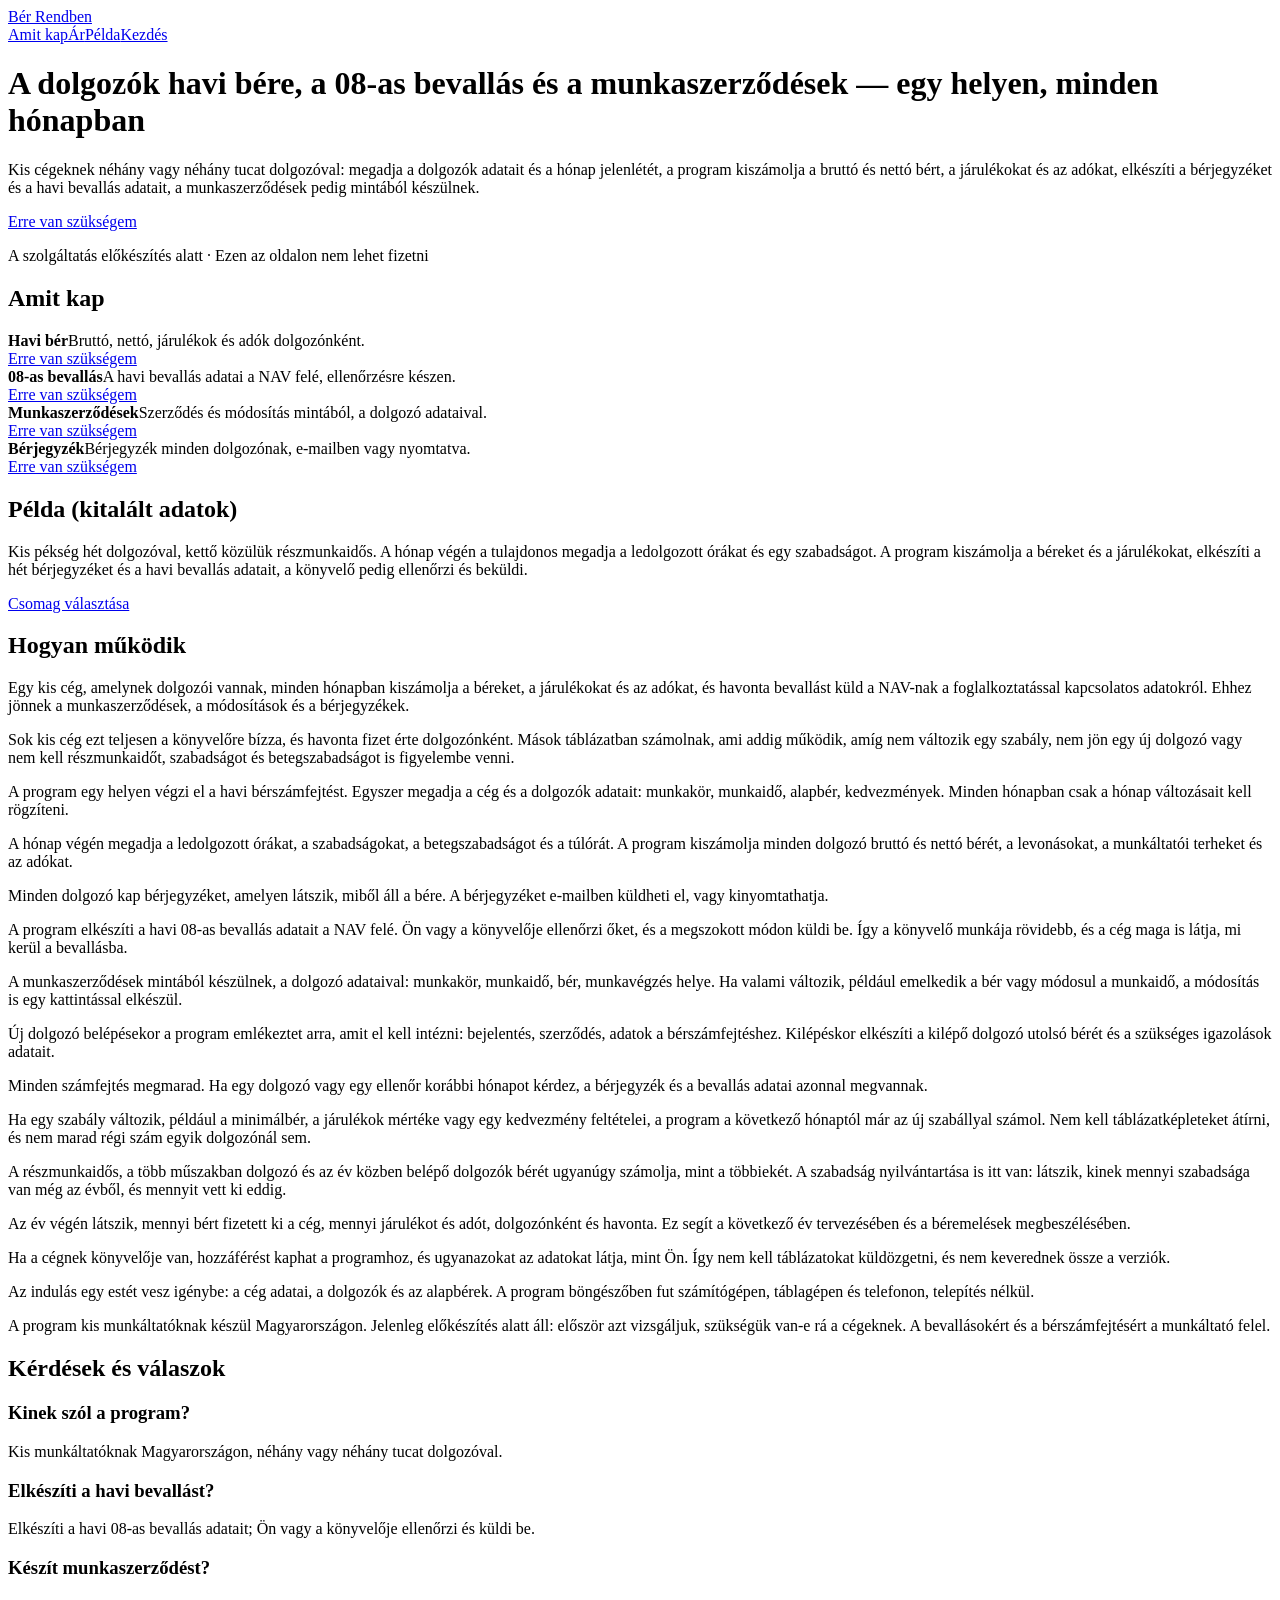
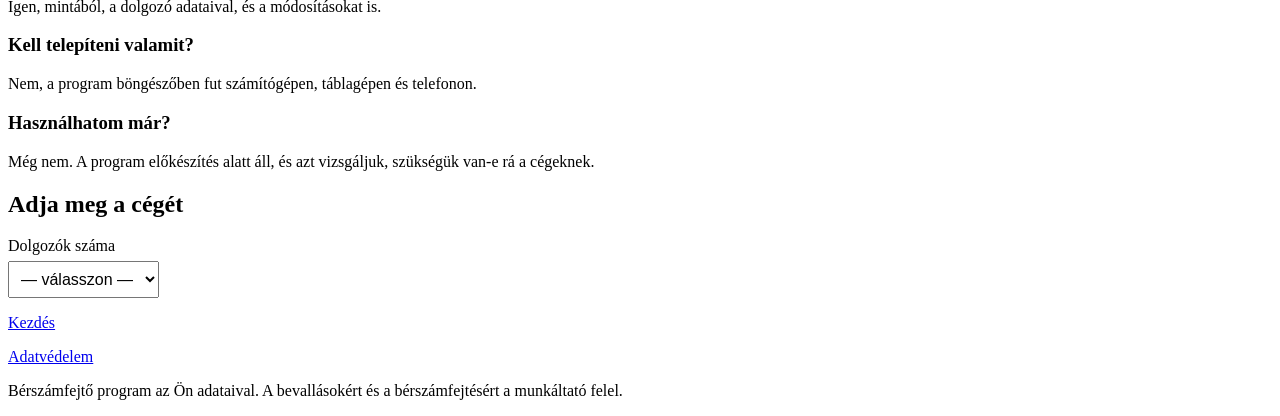
==== commit e23edd2b: "Главная: прежний вид — сравнение дизайна перенесено на тестовый домен (слово Владельца 10.11.2026, «" ====
--- a/index.html
+++ b/index.html
@@ -15,10 +15,6 @@
 <meta name="description" content="Kis munkáltatóknak: havi bér, járulékok és adók, a 08-as bevallás adatai a NAV felé és a munkaszerződések egy helyen.">
 <link rel="icon" href="favicon.svg">
 <link rel="stylesheet" href="style.css">
-<link rel="preconnect" href="https://fonts.googleapis.com">
-<link rel="preconnect" href="https://fonts.gstatic.com" crossorigin>
-<link rel="stylesheet" href="https://fonts.googleapis.com/css2?family=Inter:wght@400;500;700;900&display=swap">
-<link rel="stylesheet" href="variant.css">
 <script src="smoke.js" defer></script>
 <!-- faq-jsonld:start -->
 <script type="application/ld+json">
@@ -77,98 +73,37 @@
 height="0" width="0" style="display:none;visibility:hidden"></iframe></noscript>
 <!-- End Google Tag Manager (noscript) -->
 
-<header>
-  <div class="frame row">
-    <a class="logo" href="index.html" data-ev="click_logo_home">Bér Rendben<sup class="mark" aria-hidden="true">®</sup></a>
-    <nav aria-label="Fő menü"><a href="#mit" data-ev="click_nav_mit">Amit kap</a><a href="price.html" data-ev="click_nav_ar">Ár</a><a href="#pelda" data-ev="click_nav_pelda">Példa</a><a href="#start" data-ev="click_nav_start">Kezdés</a></nav>
-  </div>
-</header>
+<header><div class="wrap">
+  <div class="logo"><a href="index.html" data-ev="click_logo_home">Bér Rendben</a></div>
+  <nav class="top"><a href="#mit" data-ev="click_nav_mit">Amit kap</a><a href="price.html" data-ev="click_nav_ar">Ár</a><a href="#pelda" data-ev="click_nav_pelda">Példa</a><a href="#start" data-ev="click_nav_start">Kezdés</a></nav>
+</div></header>
 
-<main class="frame">
-
-  <section class="hero">
-    <div class="stack">
-      <p class="mono mark" aria-hidden="true">[ Bérszámfejtés / kis cégek ] &gt;&gt;&gt; Bér · Bevallás · Szerződés</p>
-      <h1>Bér, 08-as bevallás és munka&shy;szerződések — egy helyen, minden hónapban</h1>
-      <p>Kis cégeknek néhány vagy néhány tucat dolgozóval: megadja a dolgozók adatait és a hónap jelenlétét, a program kiszámolja a bruttó és nettó bért, a járulékokat és az adókat, elkészíti a bérjegyzéket és a havi bevallás adatait, a munkaszerződések pedig mintából készülnek.</p>
-      <a class="act mono" href="price.html" data-ev="cta_click">Erre van szükségem</a>
-    </div>
-    <figure class="plate" aria-hidden="true">
-      <svg viewBox="0 0 320 400" xmlns="http://www.w3.org/2000/svg" role="presentation" font-family="Inter, sans-serif" letter-spacing="1.2" fill="#05080b">
-        <defs>
-          <pattern id="dots" width="6" height="6" patternUnits="userSpaceOnUse"><circle cx="3" cy="3" r="1.1" fill="#05080b"/></pattern>
-        </defs>
-        <rect x="0.5" y="0.5" width="319" height="399" fill="#ffffff" stroke="#05080b"/>
-        <rect x="0" y="0" width="320" height="44" fill="#006acf"/>
-        <text x="16" y="28" font-size="13" font-weight="700" fill="#ffffff">BÉRJEGYZÉK</text>
-        <text x="304" y="28" text-anchor="end" font-size="13" font-weight="700" fill="#ffffff">[ HÓ ]</text>
-        <g font-size="11">
-          <text x="16" y="74">DOLGOZÓ</text>
-          <text x="16" y="124">BRUTTÓ</text>
-          <text x="16" y="164">JÁRULÉK</text>
-          <text x="16" y="204">ADÓ</text>
-          <text x="16" y="254">NETTÓ</text>
-          <text x="304" y="322" text-anchor="end">NAV / 08</text>
-          <text x="304" y="350" text-anchor="end">ELLENŐRIZVE ✕</text>
-        </g>
-        <rect x="120" y="64" width="184" height="12"/>
-        <rect x="120" y="114" width="168" height="12" fill="url(#dots)"/>
-        <rect x="120" y="154" width="64" height="12"/>
-        <rect x="120" y="194" width="44" height="12"/>
-        <line x1="16" y1="226" x2="304" y2="226" stroke="#05080b" stroke-width="2"/>
-        <rect x="120" y="242" width="140" height="16" fill="#006acf"/>
-        <line x1="0" y1="96" x2="320" y2="96" stroke="#05080b"/>
-        <line x1="0" y1="282" x2="320" y2="282" stroke="#05080b"/>
-        <g>
-          <rect x="16" y="300" width="3" height="56"/><rect x="22" y="300" width="1" height="56"/><rect x="26" y="300" width="5" height="56"/>
-          <rect x="34" y="300" width="2" height="56"/><rect x="39" y="300" width="1" height="56"/><rect x="43" y="300" width="4" height="56"/>
-          <rect x="50" y="300" width="1" height="56"/><rect x="54" y="300" width="3" height="56"/><rect x="60" y="300" width="2" height="56"/>
-          <rect x="65" y="300" width="5" height="56"/><rect x="73" y="300" width="1" height="56"/><rect x="77" y="300" width="2" height="56"/>
-          <rect x="82" y="300" width="4" height="56"/><rect x="89" y="300" width="1" height="56"/><rect x="93" y="300" width="3" height="56"/>
-        </g>
-        <g stroke="#006acf" stroke-width="1.5">
-          <line x1="296" y1="380" x2="312" y2="380"/><line x1="304" y1="372" x2="304" y2="388"/>
-          <line x1="8" y1="380" x2="24" y2="380"/><line x1="16" y1="372" x2="16" y2="388"/>
-        </g>
-      </svg>
-      <span class="mega">08</span>
-    </figure>
-  </section>
-
-  <div class="warn">
-    <p class="mono">A szolgáltatás előkészítés alatt · Ezen az oldalon nem lehet fizetni</p>
+<div class="wrap">
+  <div class="hero">
+    <h1>A dolgozók havi bére, a 08-as bevallás és a munkaszerződések — egy helyen, minden hónapban</h1>
+    <p class="sub">Kis cégeknek néhány vagy néhány tucat dolgozóval: megadja a dolgozók adatait és a hónap jelenlétét, a program kiszámolja a bruttó és nettó bért, a járulékokat és az adókat, elkészíti a bérjegyzéket és a havi bevallás adatait, a munkaszerződések pedig mintából készülnek.</p>
+    <a class="cta" href="price.html" data-ev="cta_click">Erre van szükségem</a>
+    <p class="cta-note">A szolgáltatás előkészítés alatt · Ezen az oldalon nem lehet fizetni</p>
   </div>
 
   <section id="mit" data-view="features_view">
-    <div class="head"><span class="mono mark" aria-hidden="true">[ A ]</span><h2>Amit kap</h2></div>
-    <div class="cells four">
-      <div class="cell"><span class="mono" aria-hidden="true">01 /</span><h3>Havi bér</h3><p>Bruttó, nettó, járulékok és adók dolgozónként.</p><a class="act line mono" href="price.html" data-ev="feature_ber">Erre van szükségem</a></div>
-      <div class="cell soft"><span class="mono" aria-hidden="true">02 /</span><h3>08-as bevallás</h3><p>A havi bevallás adatai a NAV felé, ellenőrzésre készen.</p><a class="act line mono" href="price.html" data-ev="feature_bevallas">Erre van szükségem</a></div>
-      <div class="cell"><span class="mono" aria-hidden="true">03 /</span><h3>Munka&shy;szerződések</h3><p>Szerződés és módosítás mintából, a dolgozó adataival.</p><a class="act line mono" href="price.html" data-ev="feature_szerzodes">Erre van szükségem</a></div>
-      <div class="cell"><span class="mono" aria-hidden="true">04 /</span><h3>Bérjegyzék</h3><p>Bérjegyzék minden dolgozónak, e-mailben vagy nyomtatva.</p><a class="act line mono" href="price.html" data-ev="feature_berjegyzek">Erre van szükségem</a></div>
+    <h2>Amit kap</h2>
+    <div class="grid">
+      <div class="card"><b>Havi bér</b><span>Bruttó, nettó, járulékok és adók dolgozónként.</span><br><a class="btn" href="price.html" data-ev="feature_ber">Erre van szükségem</a></div>
+      <div class="card"><b>08-as bevallás</b><span>A havi bevallás adatai a NAV felé, ellenőrzésre készen.</span><br><a class="btn" href="price.html" data-ev="feature_bevallas">Erre van szükségem</a></div>
+      <div class="card"><b>Munkaszerződések</b><span>Szerződés és módosítás mintából, a dolgozó adataival.</span><br><a class="btn" href="price.html" data-ev="feature_szerzodes">Erre van szükségem</a></div>
+      <div class="card"><b>Bérjegyzék</b><span>Bérjegyzék minden dolgozónak, e-mailben vagy nyomtatva.</span><br><a class="btn" href="price.html" data-ev="feature_berjegyzek">Erre van szükségem</a></div>
     </div>
   </section>
 
   <section id="pelda" data-view="example_view">
-    <div class="head"><span class="mono mark" aria-hidden="true">[ B ]</span><h2>Példa (kitalált adatok)</h2></div>
-    <div class="split">
-      <dl class="cells">
-        <div class="cell pair"><dt>Cég</dt><dd>Kis pékség</dd></div>
-        <div class="cell pair"><dt>Dolgozók</dt><dd>Hét</dd></div>
-        <div class="cell pair"><dt>Részmunkaidős</dt><dd>Kettő</dd></div>
-        <div class="cell pair"><dt>Hónap végén</dt><dd>Órák, szabadság</dd></div>
-        <div class="cell pair alt"><dt>Eredmény</dt><dd>Bérjegyzékek, bevallás</dd></div>
-      </dl>
-      <div class="stack">
-        <p>Kis pékség hét dolgozóval, kettő közülük részmunkaidős. A hónap végén a tulajdonos megadja a ledolgozott órákat és egy szabadságot. A program kiszámolja a béreket és a járulékokat, elkészíti a hét bérjegyzéket és a havi bevallás adatait, a könyvelő pedig ellenőrzi és beküldi.</p>
-        <a class="act mono" href="price.html" data-ev="click_cta_after_example">Csomag választása</a>
-      </div>
-    </div>
+    <h2>Példa (kitalált adatok)</h2>
+    <p class="fine">Kis pékség hét dolgozóval, kettő közülük részmunkaidős. A hónap végén a tulajdonos megadja a ledolgozott órákat és egy szabadságot. A program kiszámolja a béreket és a járulékokat, elkészíti a hét bérjegyzéket és a havi bevallás adatait, a könyvelő pedig ellenőrzi és beküldi.</p>
+    <a class="cta" href="price.html" data-ev="click_cta_after_example">Csomag választása</a>
   </section>
 <!-- seo-tekst:start -->
   <section id="opis">
-    <div class="head"><span class="mono mark" aria-hidden="true">[ C ]</span><h2>Hogyan működik</h2></div>
-    <div class="cols">
+    <h2>Hogyan működik</h2>
     <p>Egy kis cég, amelynek dolgozói vannak, minden hónapban kiszámolja a béreket, a járulékokat és az adókat, és havonta bevallást küld a NAV-nak a foglalkoztatással kapcsolatos adatokról. Ehhez jönnek a munkaszerződések, a módosítások és a bérjegyzékek.</p>
     <p>Sok kis cég ezt teljesen a könyvelőre bízza, és havonta fizet érte dolgozónként. Mások táblázatban számolnak, ami addig működik, amíg nem változik egy szabály, nem jön egy új dolgozó vagy nem kell részmunkaidőt, szabadságot és betegszabadságot is figyelembe venni.</p>
     <p>A program egy helyen végzi el a havi bérszámfejtést. Egyszer megadja a cég és a dolgozók adatait: munkakör, munkaidő, alapbér, kedvezmények. Minden hónapban csak a hónap változásait kell rögzíteni.</p>
@@ -184,41 +119,32 @@
     <p>Ha a cégnek könyvelője van, hozzáférést kaphat a programhoz, és ugyanazokat az adatokat látja, mint Ön. Így nem kell táblázatokat küldözgetni, és nem keverednek össze a verziók.</p>
     <p>Az indulás egy estét vesz igénybe: a cég adatai, a dolgozók és az alapbérek. A program böngészőben fut számítógépen, táblagépen és telefonon, telepítés nélkül.</p>
     <p>A program kis munkáltatóknak készül Magyarországon. Jelenleg előkészítés alatt áll: először azt vizsgáljuk, szükségük van-e rá a cégeknek. A bevallásokért és a bérszámfejtésért a munkáltató felel.</p>
-    </div>
   </section>
   <section id="faq">
-    <div class="head"><span class="mono mark" aria-hidden="true">[ D ]</span><h2>Kérdések és válaszok</h2></div>
-    <div class="cells">
-    <div class="cell pair"><h3>Kinek szól a program?</h3>
-    <p>Kis munkáltatóknak Magyarországon, néhány vagy néhány tucat dolgozóval.</p></div>
-    <div class="cell pair"><h3>Elkészíti a havi bevallást?</h3>
-    <p>Elkészíti a havi 08-as bevallás adatait; Ön vagy a könyvelője ellenőrzi és küldi be.</p></div>
-    <div class="cell pair"><h3>Készít munkaszerződést?</h3>
-    <p>Igen, mintából, a dolgozó adataival, és a módosításokat is.</p></div>
-    <div class="cell pair"><h3>Kell telepíteni valamit?</h3>
-    <p>Nem, a program böngészőben fut számítógépen, táblagépen és telefonon.</p></div>
-    <div class="cell pair"><h3>Használhatom már?</h3>
-    <p>Még nem. A program előkészítés alatt áll, és azt vizsgáljuk, szükségük van-e rá a cégeknek.</p></div>
-    </div>
+    <h2>Kérdések és válaszok</h2>
+    <h3>Kinek szól a program?</h3>
+    <p>Kis munkáltatóknak Magyarországon, néhány vagy néhány tucat dolgozóval.</p>
+    <h3>Elkészíti a havi bevallást?</h3>
+    <p>Elkészíti a havi 08-as bevallás adatait; Ön vagy a könyvelője ellenőrzi és küldi be.</p>
+    <h3>Készít munkaszerződést?</h3>
+    <p>Igen, mintából, a dolgozó adataival, és a módosításokat is.</p>
+    <h3>Kell telepíteni valamit?</h3>
+    <p>Nem, a program böngészőben fut számítógépen, táblagépen és telefonon.</p>
+    <h3>Használhatom már?</h3>
+    <p>Még nem. A program előkészítés alatt áll, és azt vizsgáljuk, szükségük van-e rá a cégeknek.</p>
   </section>
 <!-- seo-tekst:end -->
   <section id="start" data-view="start_view">
-    <div class="head"><span class="mono mark" aria-hidden="true">[ E ]</span><h2>Adja meg a cégét</h2></div>
-    <div class="box row">
-      <label for="ib-dolgozok">Dolgozók száma</label>
-      <select id="ib-dolgozok" data-ev-focus="form_start"><option value="">— válasszon —</option><option>1–3</option><option>4–10</option><option>11–30</option><option>Több mint 30</option></select>
-      <a class="act mono" href="price.html" data-ev="form_submit_click">Kezdés</a>
-    </div>
+    <h2>Adja meg a cégét</h2>
+    <p><label>Dolgozók száma<br><select data-ev-focus="form_start" style="margin-top:6px;padding:8px;font-size:16px"><option value="">— válasszon —</option><option>1–3</option><option>4–10</option><option>11–30</option><option>Több mint 30</option></select></label></p>
+    <a class="cta" href="price.html" data-ev="form_submit_click">Kezdés</a>
   </section>
-</main>
+</div>
 
-<footer class="alt">
-  <div class="frame row">
-    <p><a class="mono" href="privacy.html" data-ev="click_legal_privacy">Adatvédelem</a></p>
-    <p>Bérszámfejtő program az Ön adataival. A bevallásokért és a bérszámfejtésért a munkáltató felel.</p>
-    <p class="logo" aria-hidden="true">Bér Rendben®</p>
-  </div>
-</footer>
+<footer><div class="wrap">
+  <p><a href="privacy.html" data-ev="click_legal_privacy">Adatvédelem</a></p>
+  <p class="muted">Bérszámfejtő program az Ön adataival. A bevallásokért és a bérszámfejtésért a munkáltató felel.</p>
+</div></footer>
 
 </body>
 </html>
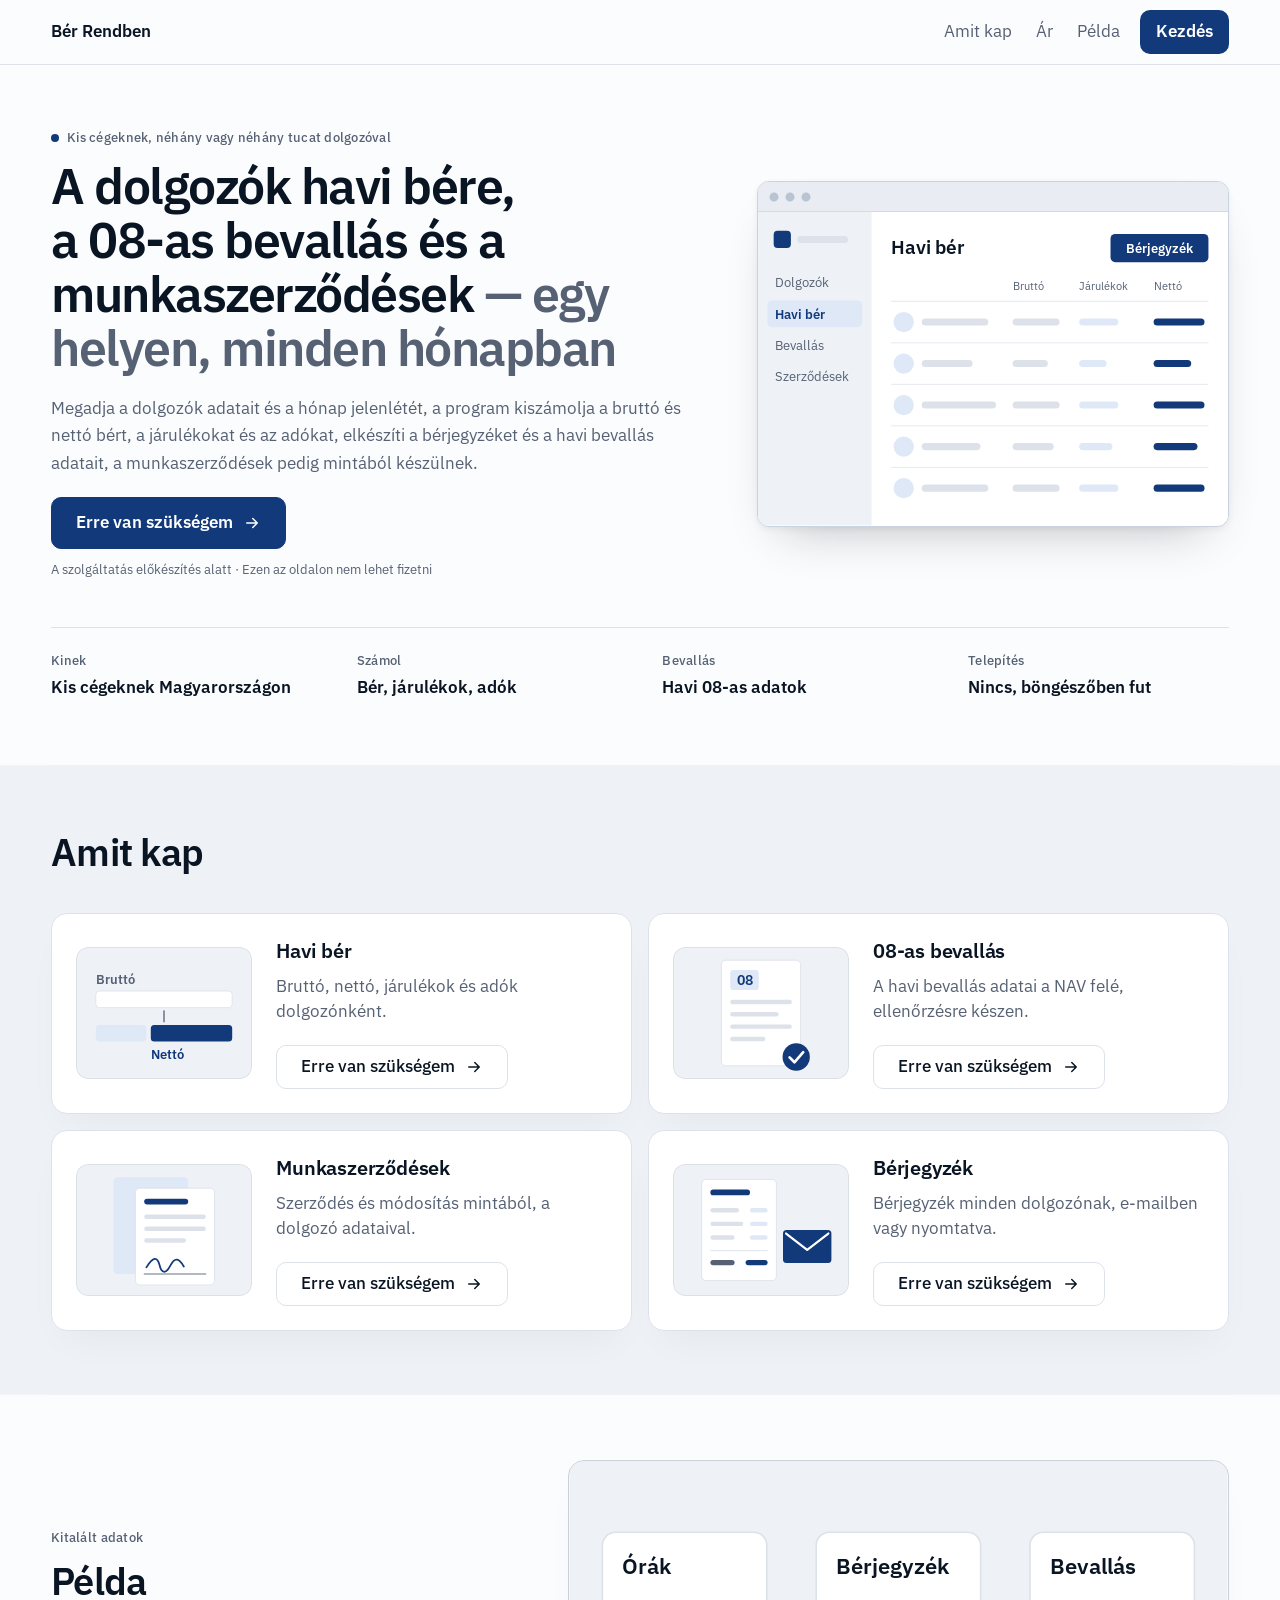
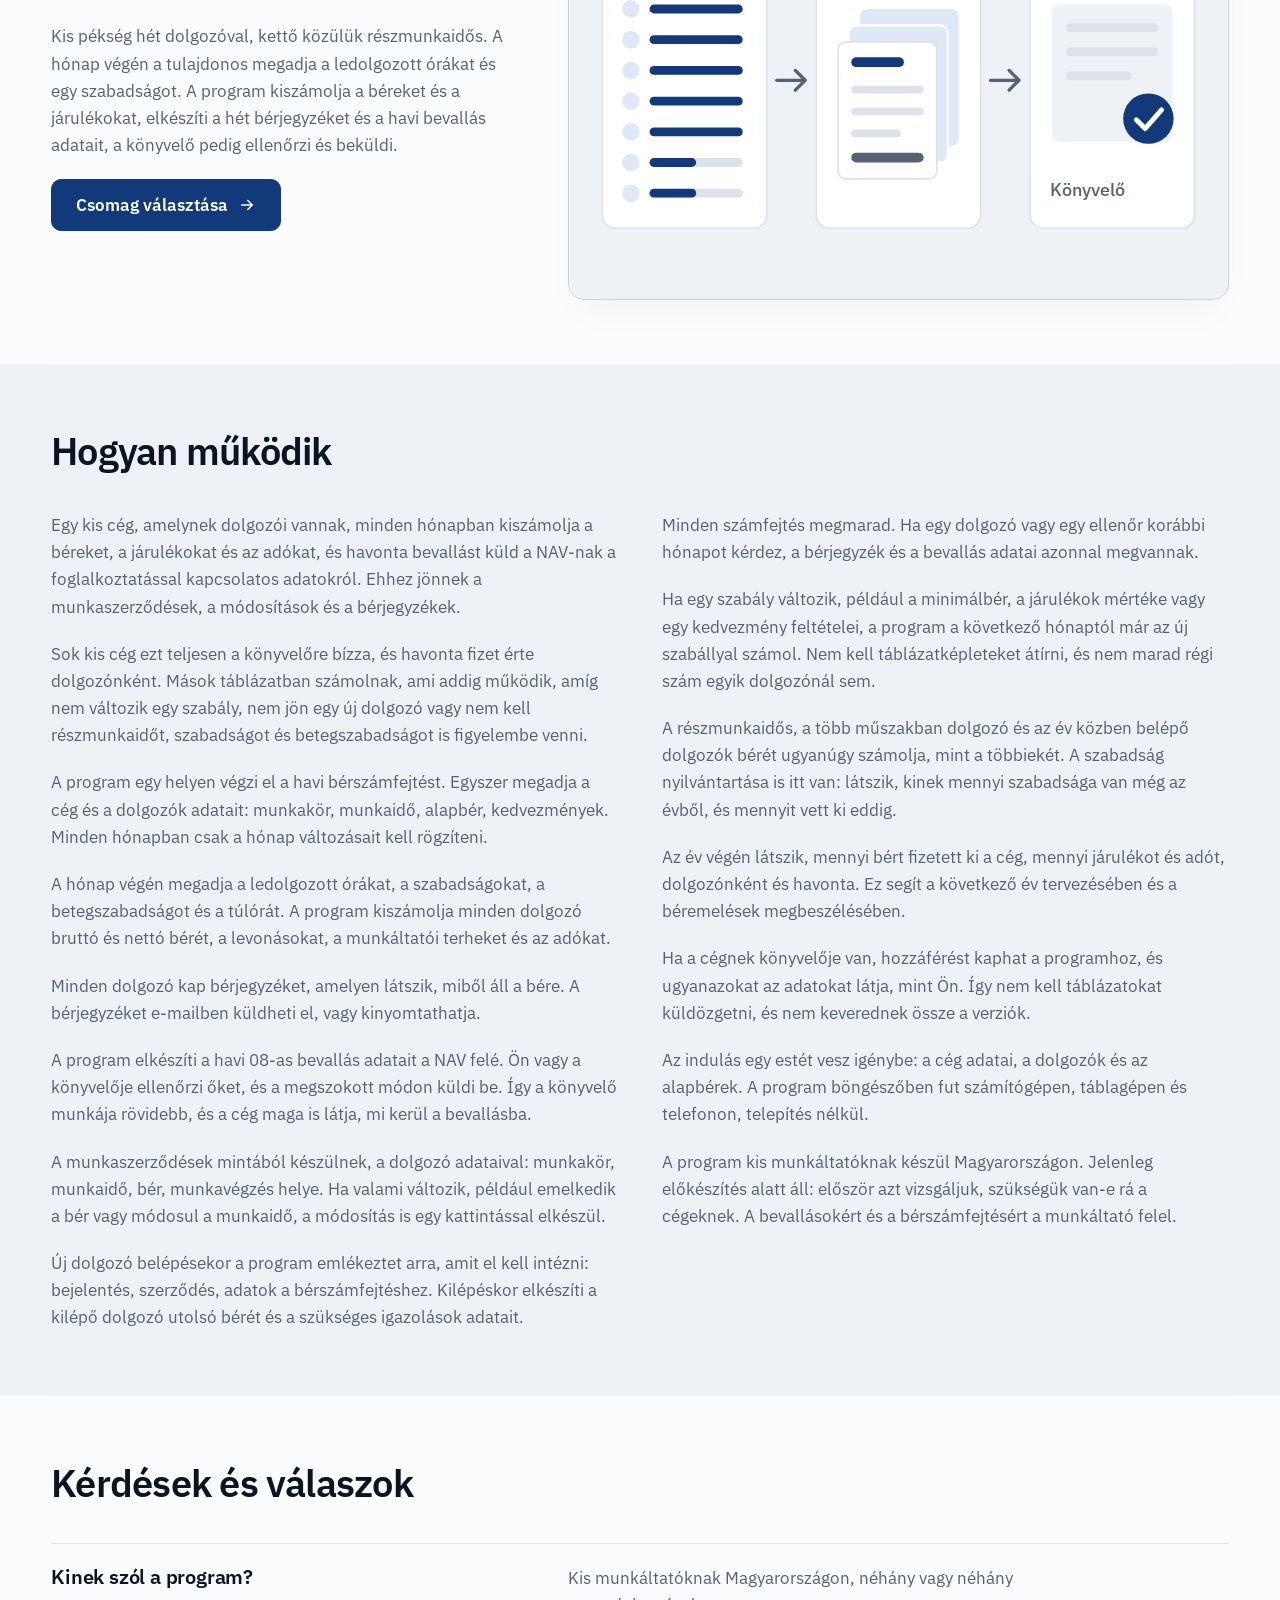
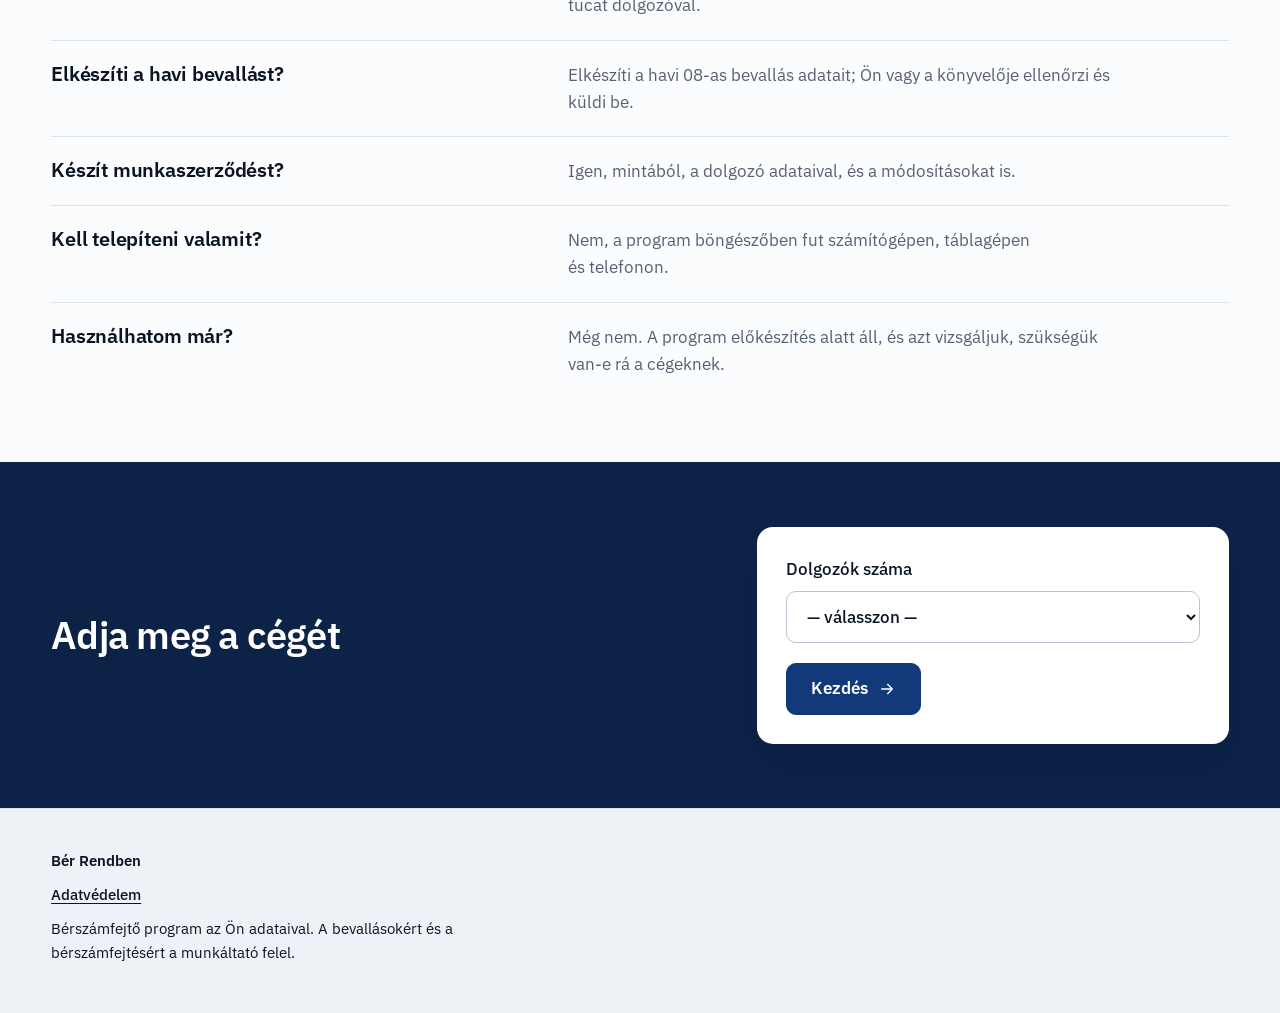
==== commit 239f68dc: "Главная: образец дизайна (раскладка 17, IBM Plex Sans, тёмно-синий) — пилот по слову Владельца 10–11" ====
--- a/index.html
+++ b/index.html
@@ -1,150 +1,263 @@
-<!doctype html>
-<html lang="hu-HU">
-<head>
-<meta charset="utf-8">
-<!-- Google Tag Manager -->
-<script>(function(w,d,s,l,i){w[l]=w[l]||[];w[l].push({'gtm.start':
-new Date().getTime(),event:'gtm.js'});var f=d.getElementsByTagName(s)[0],
-j=d.createElement(s),dl=l!='dataLayer'?'&l='+l:'';j.async=true;j.src=
-'https://www.googletagmanager.com/gtm.js?id='+i+dl;f.parentNode.insertBefore(j,f);
-})(window,document,'script','dataLayer','GTM-5342J5K9');</script>
-<!-- End Google Tag Manager -->
-<meta name="viewport" content="width=device-width,initial-scale=1">
-<link rel="canonical" href="https://berszamfejtes.dokufile.com/">
-<title>Bérszámfejtés kis cégeknek — havi bevallás és szerződések</title>
-<meta name="description" content="Kis munkáltatóknak: havi bér, járulékok és adók, a 08-as bevallás adatai a NAV felé és a munkaszerződések egy helyen.">
-<link rel="icon" href="favicon.svg">
-<link rel="stylesheet" href="style.css">
-<script src="smoke.js" defer></script>
-<!-- faq-jsonld:start -->
-<script type="application/ld+json">
-{
- "@context": "https://schema.org",
- "@type": "FAQPage",
- "mainEntity": [
-  {
-   "@type": "Question",
-   "name": "Kinek szól a program?",
-   "acceptedAnswer": {
-    "@type": "Answer",
-    "text": "Kis munkáltatóknak Magyarországon, néhány vagy néhány tucat dolgozóval."
-   }
-  },
-  {
-   "@type": "Question",
-   "name": "Elkészíti a havi bevallást?",
-   "acceptedAnswer": {
-    "@type": "Answer",
-    "text": "Elkészíti a havi 08-as bevallás adatait; Ön vagy a könyvelője ellenőrzi és küldi be."
-   }
-  },
-  {
-   "@type": "Question",
-   "name": "Készít munkaszerződést?",
-   "acceptedAnswer": {
-    "@type": "Answer",
-    "text": "Igen, mintából, a dolgozó adataival, és a módosításokat is."
-   }
-  },
-  {
-   "@type": "Question",
-   "name": "Kell telepíteni valamit?",
-   "acceptedAnswer": {
-    "@type": "Answer",
-    "text": "Nem, a program böngészőben fut számítógépen, táblagépen és telefonon."
-   }
-  },
-  {
-   "@type": "Question",
-   "name": "Használhatom már?",
-   "acceptedAnswer": {
-    "@type": "Answer",
-    "text": "Még nem. A program előkészítés alatt áll, és azt vizsgáljuk, szükségük van-e rá a cégeknek."
-   }
-  }
- ]
-}
-</script>
-<!-- faq-jsonld:end -->
-</head>
-<body>
-<!-- Google Tag Manager (noscript) -->
-<noscript><iframe src="https://www.googletagmanager.com/ns.html?id=GTM-5342J5K9"
-height="0" width="0" style="display:none;visibility:hidden"></iframe></noscript>
-<!-- End Google Tag Manager (noscript) -->
-
-<header><div class="wrap">
-  <div class="logo"><a href="index.html" data-ev="click_logo_home">Bér Rendben</a></div>
-  <nav class="top"><a href="#mit" data-ev="click_nav_mit">Amit kap</a><a href="price.html" data-ev="click_nav_ar">Ár</a><a href="#pelda" data-ev="click_nav_pelda">Példa</a><a href="#start" data-ev="click_nav_start">Kezdés</a></nav>
-</div></header>
-
-<div class="wrap">
-  <div class="hero">
-    <h1>A dolgozók havi bére, a 08-as bevallás és a munkaszerződések — egy helyen, minden hónapban</h1>
-    <p class="sub">Kis cégeknek néhány vagy néhány tucat dolgozóval: megadja a dolgozók adatait és a hónap jelenlétét, a program kiszámolja a bruttó és nettó bért, a járulékokat és az adókat, elkészíti a bérjegyzéket és a havi bevallás adatait, a munkaszerződések pedig mintából készülnek.</p>
-    <a class="cta" href="price.html" data-ev="cta_click">Erre van szükségem</a>
-    <p class="cta-note">A szolgáltatás előkészítés alatt · Ezen az oldalon nem lehet fizetni</p>
-  </div>
-
-  <section id="mit" data-view="features_view">
-    <h2>Amit kap</h2>
-    <div class="grid">
-      <div class="card"><b>Havi bér</b><span>Bruttó, nettó, járulékok és adók dolgozónként.</span><br><a class="btn" href="price.html" data-ev="feature_ber">Erre van szükségem</a></div>
-      <div class="card"><b>08-as bevallás</b><span>A havi bevallás adatai a NAV felé, ellenőrzésre készen.</span><br><a class="btn" href="price.html" data-ev="feature_bevallas">Erre van szükségem</a></div>
-      <div class="card"><b>Munkaszerződések</b><span>Szerződés és módosítás mintából, a dolgozó adataival.</span><br><a class="btn" href="price.html" data-ev="feature_szerzodes">Erre van szükségem</a></div>
-      <div class="card"><b>Bérjegyzék</b><span>Bérjegyzék minden dolgozónak, e-mailben vagy nyomtatva.</span><br><a class="btn" href="price.html" data-ev="feature_berjegyzek">Erre van szükségem</a></div>
-    </div>
-  </section>
-
-  <section id="pelda" data-view="example_view">
-    <h2>Példa (kitalált adatok)</h2>
-    <p class="fine">Kis pékség hét dolgozóval, kettő közülük részmunkaidős. A hónap végén a tulajdonos megadja a ledolgozott órákat és egy szabadságot. A program kiszámolja a béreket és a járulékokat, elkészíti a hét bérjegyzéket és a havi bevallás adatait, a könyvelő pedig ellenőrzi és beküldi.</p>
-    <a class="cta" href="price.html" data-ev="click_cta_after_example">Csomag választása</a>
-  </section>
-<!-- seo-tekst:start -->
-  <section id="opis">
-    <h2>Hogyan működik</h2>
-    <p>Egy kis cég, amelynek dolgozói vannak, minden hónapban kiszámolja a béreket, a járulékokat és az adókat, és havonta bevallást küld a NAV-nak a foglalkoztatással kapcsolatos adatokról. Ehhez jönnek a munkaszerződések, a módosítások és a bérjegyzékek.</p>
-    <p>Sok kis cég ezt teljesen a könyvelőre bízza, és havonta fizet érte dolgozónként. Mások táblázatban számolnak, ami addig működik, amíg nem változik egy szabály, nem jön egy új dolgozó vagy nem kell részmunkaidőt, szabadságot és betegszabadságot is figyelembe venni.</p>
-    <p>A program egy helyen végzi el a havi bérszámfejtést. Egyszer megadja a cég és a dolgozók adatait: munkakör, munkaidő, alapbér, kedvezmények. Minden hónapban csak a hónap változásait kell rögzíteni.</p>
-    <p>A hónap végén megadja a ledolgozott órákat, a szabadságokat, a betegszabadságot és a túlórát. A program kiszámolja minden dolgozó bruttó és nettó bérét, a levonásokat, a munkáltatói terheket és az adókat.</p>
-    <p>Minden dolgozó kap bérjegyzéket, amelyen látszik, miből áll a bére. A bérjegyzéket e-mailben küldheti el, vagy kinyomtathatja.</p>
-    <p>A program elkészíti a havi 08-as bevallás adatait a NAV felé. Ön vagy a könyvelője ellenőrzi őket, és a megszokott módon küldi be. Így a könyvelő munkája rövidebb, és a cég maga is látja, mi kerül a bevallásba.</p>
-    <p>A munkaszerződések mintából készülnek, a dolgozó adataival: munkakör, munkaidő, bér, munkavégzés helye. Ha valami változik, például emelkedik a bér vagy módosul a munkaidő, a módosítás is egy kattintással elkészül.</p>
-    <p>Új dolgozó belépésekor a program emlékeztet arra, amit el kell intézni: bejelentés, szerződés, adatok a bérszámfejtéshez. Kilépéskor elkészíti a kilépő dolgozó utolsó bérét és a szükséges igazolások adatait.</p>
-    <p>Minden számfejtés megmarad. Ha egy dolgozó vagy egy ellenőr korábbi hónapot kérdez, a bérjegyzék és a bevallás adatai azonnal megvannak.</p>
-    <p>Ha egy szabály változik, például a minimálbér, a járulékok mértéke vagy egy kedvezmény feltételei, a program a következő hónaptól már az új szabállyal számol. Nem kell táblázatképleteket átírni, és nem marad régi szám egyik dolgozónál sem.</p>
-    <p>A részmunkaidős, a több műszakban dolgozó és az év közben belépő dolgozók bérét ugyanúgy számolja, mint a többiekét. A szabadság nyilvántartása is itt van: látszik, kinek mennyi szabadsága van még az évből, és mennyit vett ki eddig.</p>
-    <p>Az év végén látszik, mennyi bért fizetett ki a cég, mennyi járulékot és adót, dolgozónként és havonta. Ez segít a következő év tervezésében és a béremelések megbeszélésében.</p>
-    <p>Ha a cégnek könyvelője van, hozzáférést kaphat a programhoz, és ugyanazokat az adatokat látja, mint Ön. Így nem kell táblázatokat küldözgetni, és nem keverednek össze a verziók.</p>
-    <p>Az indulás egy estét vesz igénybe: a cég adatai, a dolgozók és az alapbérek. A program böngészőben fut számítógépen, táblagépen és telefonon, telepítés nélkül.</p>
-    <p>A program kis munkáltatóknak készül Magyarországon. Jelenleg előkészítés alatt áll: először azt vizsgáljuk, szükségük van-e rá a cégeknek. A bevallásokért és a bérszámfejtésért a munkáltató felel.</p>
-  </section>
-  <section id="faq">
-    <h2>Kérdések és válaszok</h2>
-    <h3>Kinek szól a program?</h3>
-    <p>Kis munkáltatóknak Magyarországon, néhány vagy néhány tucat dolgozóval.</p>
-    <h3>Elkészíti a havi bevallást?</h3>
-    <p>Elkészíti a havi 08-as bevallás adatait; Ön vagy a könyvelője ellenőrzi és küldi be.</p>
-    <h3>Készít munkaszerződést?</h3>
-    <p>Igen, mintából, a dolgozó adataival, és a módosításokat is.</p>
-    <h3>Kell telepíteni valamit?</h3>
-    <p>Nem, a program böngészőben fut számítógépen, táblagépen és telefonon.</p>
-    <h3>Használhatom már?</h3>
-    <p>Még nem. A program előkészítés alatt áll, és azt vizsgáljuk, szükségük van-e rá a cégeknek.</p>
-  </section>
-<!-- seo-tekst:end -->
-  <section id="start" data-view="start_view">
-    <h2>Adja meg a cégét</h2>
-    <p><label>Dolgozók száma<br><select data-ev-focus="form_start" style="margin-top:6px;padding:8px;font-size:16px"><option value="">— válasszon —</option><option>1–3</option><option>4–10</option><option>11–30</option><option>Több mint 30</option></select></label></p>
-    <a class="cta" href="price.html" data-ev="form_submit_click">Kezdés</a>
-  </section>
-</div>
-
-<footer><div class="wrap">
-  <p><a href="privacy.html" data-ev="click_legal_privacy">Adatvédelem</a></p>
-  <p class="muted">Bérszámfejtő program az Ön adataival. A bevallásokért és a bérszámfejtésért a munkáltató felel.</p>
-</div></footer>
-
-</body>
-</html>
+<!doctype html>
+<html lang="hu-HU">
+<head>
+<meta charset="utf-8">
+<!-- Google Tag Manager -->
+<script>(function(w,d,s,l,i){w[l]=w[l]||[];w[l].push({'gtm.start':
+new Date().getTime(),event:'gtm.js'});var f=d.getElementsByTagName(s)[0],
+j=d.createElement(s),dl=l!='dataLayer'?'&l='+l:'';j.async=true;j.src=
+'https://www.googletagmanager.com/gtm.js?id='+i+dl;f.parentNode.insertBefore(j,f);
+})(window,document,'script','dataLayer','GTM-5342J5K9');</script>
+<!-- End Google Tag Manager -->
+<meta name="viewport" content="width=device-width,initial-scale=1">
+<link rel="canonical" href="https://berszamfejtes.dokufile.com/">
+<title>Bérszámfejtés kis cégeknek — havi bevallás és szerződések</title>
+<meta name="description" content="Kis munkáltatóknak: havi bér, járulékok és adók, a 08-as bevallás adatai a NAV felé és a munkaszerződések egy helyen.">
+<link rel="icon" href="favicon.svg">
+<link rel="stylesheet" href="style.css">
+<link rel="preconnect" href="https://fonts.googleapis.com">
+<link rel="preconnect" href="https://fonts.gstatic.com" crossorigin>
+<link rel="stylesheet" href="https://fonts.googleapis.com/css2?family=IBM+Plex+Sans:wght@400;500;600&display=swap">
+<link rel="stylesheet" href="variant.css">
+<script src="smoke.js" defer></script>
+<!-- faq-jsonld:start -->
+<script type="application/ld+json">
+{
+ "@context": "https://schema.org",
+ "@type": "FAQPage",
+ "mainEntity": [
+  {
+   "@type": "Question",
+   "name": "Kinek szól a program?",
+   "acceptedAnswer": {
+    "@type": "Answer",
+    "text": "Kis munkáltatóknak Magyarországon, néhány vagy néhány tucat dolgozóval."
+   }
+  },
+  {
+   "@type": "Question",
+   "name": "Elkészíti a havi bevallást?",
+   "acceptedAnswer": {
+    "@type": "Answer",
+    "text": "Elkészíti a havi 08-as bevallás adatait; Ön vagy a könyvelője ellenőrzi és küldi be."
+   }
+  },
+  {
+   "@type": "Question",
+   "name": "Készít munkaszerződést?",
+   "acceptedAnswer": {
+    "@type": "Answer",
+    "text": "Igen, mintából, a dolgozó adataival, és a módosításokat is."
+   }
+  },
+  {
+   "@type": "Question",
+   "name": "Kell telepíteni valamit?",
+   "acceptedAnswer": {
+    "@type": "Answer",
+    "text": "Nem, a program böngészőben fut számítógépen, táblagépen és telefonon."
+   }
+  },
+  {
+   "@type": "Question",
+   "name": "Használhatom már?",
+   "acceptedAnswer": {
+    "@type": "Answer",
+    "text": "Még nem. A program előkészítés alatt áll, és azt vizsgáljuk, szükségük van-e rá a cégeknek."
+   }
+  }
+ ]
+}
+</script>
+<!-- faq-jsonld:end -->
+</head>
+<body>
+<!-- Google Tag Manager (noscript) -->
+<noscript><iframe src="https://www.googletagmanager.com/ns.html?id=GTM-5342J5K9"
+height="0" width="0" style="display:none;visibility:hidden"></iframe></noscript>
+<!-- End Google Tag Manager (noscript) -->
+
+<header><div class="shell">
+  <a class="home" href="index.html" data-ev="click_logo_home">Bér Rendben</a>
+  <nav aria-label="Menü"><a href="#mit" data-ev="click_nav_mit">Amit kap</a><a href="price.html" data-ev="click_nav_ar">Ár</a><a href="#pelda" data-ev="click_nav_pelda">Példa</a><a href="#start" data-ev="click_nav_start">Kezdés</a></nav>
+</div></header>
+
+<main class="shell">
+  <section class="split">
+    <div class="stack">
+      <p class="meta rise"><span class="dot"></span> Kis cégeknek, néhány vagy néhány tucat dolgozóval</p>
+      <h1 class="rise" style="--i:1" data-len="long">A dolgozók havi bére, a 08-as bevallás és a munkaszerződések <span class="soft">— egy helyen, minden hónapban</span></h1>
+      <p class="rise" style="--i:2">Megadja a dolgozók adatait és a hónap jelenlétét, a program kiszámolja a bruttó és nettó bért, a járulékokat és az adókat, elkészíti a bérjegyzéket és a havi bevallás adatait, a munkaszerződések pedig mintából készülnek.</p>
+      <a class="button rise" style="--i:3" href="price.html" data-ev="cta_click">Erre van szükségem</a>
+      <p class="meta rise" style="--i:4">A szolgáltatás előkészítés alatt · Ezen az oldalon nem lehet fizetni</p>
+    </div>
+
+    <figure class="window rise" style="--i:2"><svg class="shot" viewBox="0 0 1200 800" xmlns="http://www.w3.org/2000/svg" aria-hidden="true" font-size="34">
+      <rect width="1200" height="800" fill="#ffffff"/>
+      <rect width="290" height="800" fill="#eef2f7"/>
+      <rect x="40" y="48" width="44" height="44" rx="10" fill="#12397a"/>
+      <rect x="100" y="61" width="130" height="18" rx="9" fill="#dde2ea"/>
+      <rect x="24" y="226" width="242" height="68" rx="12" fill="#dfe8f7"/>
+      <text x="44" y="192" fill="#566174">Dolgozók</text>
+      <text x="44" y="272" fill="#12397a" font-weight="600">Havi bér</text>
+      <text x="44" y="352" fill="#566174">Bevallás</text>
+      <text x="44" y="432" fill="#566174">Szerződések</text>
+      <text x="340" y="108" fill="#0a1524" font-size="48" font-weight="600">Havi bér</text>
+      <rect x="900" y="56" width="250" height="72" rx="12" fill="#12397a"/>
+      <text x="1025" y="104" fill="#ffffff" font-size="32" font-weight="600" text-anchor="middle">Bérjegyzék</text>
+      <g fill="#566174" font-size="28"><text x="650" y="200">Bruttó</text><text x="820" y="200">Járulékok</text><text x="1010" y="200">Nettó</text></g>
+      <g stroke="#dde2ea" stroke-width="2"><path d="M340 228H1150M340 334H1150M340 440H1150M340 546H1150M340 652H1150"/></g>
+      <g fill="#dfe8f7"><circle cx="372" cy="281" r="26"/><circle cx="372" cy="387" r="26"/><circle cx="372" cy="493" r="26"/><circle cx="372" cy="599" r="26"/><circle cx="372" cy="705" r="26"/></g>
+      <g fill="#dde2ea"><rect x="418" y="272" width="170" height="18" rx="9"/><rect x="418" y="378" width="130" height="18" rx="9"/><rect x="418" y="484" width="190" height="18" rx="9"/><rect x="418" y="590" width="150" height="18" rx="9"/><rect x="418" y="696" width="170" height="18" rx="9"/>
+        <rect x="650" y="272" width="120" height="18" rx="9"/><rect x="650" y="378" width="90" height="18" rx="9"/><rect x="650" y="484" width="120" height="18" rx="9"/><rect x="650" y="590" width="105" height="18" rx="9"/><rect x="650" y="696" width="120" height="18" rx="9"/></g>
+      <g fill="#dfe8f7"><rect x="820" y="272" width="100" height="18" rx="9"/><rect x="820" y="378" width="70" height="18" rx="9"/><rect x="820" y="484" width="100" height="18" rx="9"/><rect x="820" y="590" width="85" height="18" rx="9"/><rect x="820" y="696" width="100" height="18" rx="9"/></g>
+      <g fill="#12397a"><rect x="1010" y="272" width="130" height="18" rx="9"/><rect x="1010" y="378" width="96" height="18" rx="9"/><rect x="1010" y="484" width="130" height="18" rx="9"/><rect x="1010" y="590" width="112" height="18" rx="9"/><rect x="1010" y="696" width="130" height="18" rx="9"/></g>
+    </svg></figure>
+    <dl class="facts">
+      <div><dt>Kinek</dt><dd>Kis cégeknek Magyarországon</dd></div>
+      <div><dt>Számol</dt><dd>Bér, járulékok, adók</dd></div>
+      <div><dt>Bevallás</dt><dd>Havi 08-as adatok</dd></div>
+      <div><dt>Telepítés</dt><dd>Nincs, böngészőben fut</dd></div>
+    </dl>
+  </section>
+
+  <section id="mit" data-view="features_view">
+    <div class="stack"><h2>Amit kap</h2></div>
+    <div class="bento">
+      <article class="tile stack wide reveal">
+        <div class="art"><svg viewBox="0 0 800 600" xmlns="http://www.w3.org/2000/svg" aria-hidden="true" font-size="60" font-weight="600">
+          <rect width="800" height="600" fill="#eef2f7"/>
+          <text x="90" y="170" fill="#566174">Bruttó</text>
+          <rect x="90" y="200" width="620" height="76" rx="16" fill="#ffffff" stroke="#dde2ea" stroke-width="4"/>
+          <path d="M400 290v50" stroke="#566174" stroke-width="6" stroke-linecap="round"/>
+          <rect x="90" y="354" width="230" height="76" rx="16" fill="#dfe8f7"/>
+          <rect x="340" y="354" width="370" height="76" rx="16" fill="#12397a"/>
+          <text x="340" y="510" fill="#12397a">Nettó</text>
+        </svg></div>
+        <h3>Havi bér</h3><p>Bruttó, nettó, járulékok és adók dolgozónként.</p>
+        <a class="button quiet" href="price.html" data-ev="feature_ber">Erre van szükségem</a>
+      </article>
+      <article class="tile stack reveal">
+        <div class="art"><svg viewBox="0 0 800 600" xmlns="http://www.w3.org/2000/svg" aria-hidden="true">
+          <rect width="800" height="600" fill="#eef2f7"/>
+          <rect x="220" y="60" width="360" height="480" rx="20" fill="#ffffff" stroke="#dde2ea" stroke-width="4"/>
+          <rect x="260" y="104" width="130" height="92" rx="14" fill="#dfe8f7"/>
+          <text x="325" y="172" fill="#12397a" font-size="64" font-weight="600" text-anchor="middle">08</text>
+          <g fill="#dde2ea"><rect x="260" y="240" width="280" height="20" rx="10"/><rect x="260" y="296" width="220" height="20" rx="10"/><rect x="260" y="352" width="280" height="20" rx="10"/><rect x="260" y="408" width="160" height="20" rx="10"/></g>
+          <circle cx="560" cy="500" r="62" fill="#12397a"/>
+          <path d="M530 502l22 22 40-46" fill="none" stroke="#ffffff" stroke-width="12" stroke-linecap="round" stroke-linejoin="round"/>
+        </svg></div>
+        <h3>08-as bevallás</h3><p>A havi bevallás adatai a NAV felé, ellenőrzésre készen.</p>
+        <a class="button quiet" href="price.html" data-ev="feature_bevallas">Erre van szükségem</a>
+      </article>
+      <article class="tile stack reveal">
+        <div class="art"><svg viewBox="0 0 800 600" xmlns="http://www.w3.org/2000/svg" aria-hidden="true">
+          <rect width="800" height="600" fill="#eef2f7"/>
+          <rect x="170" y="60" width="340" height="440" rx="20" fill="#dfe8f7"/>
+          <rect x="270" y="110" width="360" height="440" rx="20" fill="#ffffff" stroke="#dde2ea" stroke-width="4"/>
+          <rect x="310" y="158" width="200" height="26" rx="13" fill="#12397a"/>
+          <g fill="#dde2ea"><rect x="310" y="230" width="280" height="20" rx="10"/><rect x="310" y="284" width="280" height="20" rx="10"/><rect x="310" y="338" width="190" height="20" rx="10"/></g>
+          <path d="M320 470c30-50 50-50 60-10s30 40 50 0 40-30 60 6" fill="none" stroke="#12397a" stroke-width="8" stroke-linecap="round"/>
+          <path d="M310 500h280" stroke="#566174" stroke-width="4" stroke-linecap="round"/>
+        </svg></div>
+        <h3>Munkaszerződések</h3><p>Szerződés és módosítás mintából, a dolgozó adataival.</p>
+        <a class="button quiet" href="price.html" data-ev="feature_szerzodes">Erre van szükségem</a>
+      </article>
+      <article class="tile stack wide reveal">
+        <div class="art"><svg viewBox="0 0 800 600" xmlns="http://www.w3.org/2000/svg" aria-hidden="true">
+          <rect width="800" height="600" fill="#eef2f7"/>
+          <rect x="130" y="70" width="340" height="460" rx="20" fill="#ffffff" stroke="#dde2ea" stroke-width="4"/>
+          <rect x="170" y="116" width="180" height="26" rx="13" fill="#12397a"/>
+          <g fill="#dde2ea"><rect x="170" y="200" width="130" height="20" rx="10"/><rect x="170" y="262" width="150" height="20" rx="10"/><rect x="170" y="324" width="110" height="20" rx="10"/></g>
+          <g fill="#dfe8f7"><rect x="350" y="200" width="80" height="20" rx="10"/><rect x="350" y="262" width="80" height="20" rx="10"/><rect x="350" y="324" width="80" height="20" rx="10"/></g>
+          <path d="M170 394h260" stroke="#dde2ea" stroke-width="4"/>
+          <rect x="170" y="436" width="110" height="24" rx="12" fill="#566174"/><rect x="330" y="436" width="100" height="24" rx="12" fill="#12397a"/>
+          <rect x="500" y="300" width="220" height="150" rx="16" fill="#12397a"/>
+          <path d="M514 316l96 74 96-74" fill="none" stroke="#ffffff" stroke-width="10" stroke-linecap="round" stroke-linejoin="round"/>
+        </svg></div>
+        <h3>Bérjegyzék</h3><p>Bérjegyzék minden dolgozónak, e-mailben vagy nyomtatva.</p>
+        <a class="button quiet" href="price.html" data-ev="feature_berjegyzek">Erre van szükségem</a>
+      </article>
+    </div>
+  </section>
+
+  <section id="pelda" class="split flip" data-view="example_view">
+    <div class="stack">
+      <p class="meta">Kitalált adatok</p>
+      <h2>Példa</h2>
+      <p>Kis pékség hét dolgozóval, kettő közülük részmunkaidős. A hónap végén a tulajdonos megadja a ledolgozott órákat és egy szabadságot. A program kiszámolja a béreket és a járulékokat, elkészíti a hét bérjegyzéket és a havi bevallás adatait, a könyvelő pedig ellenőrzi és beküldi.</p>
+      <a class="button" href="price.html" data-ev="click_cta_after_example">Csomag választása</a>
+    </div>
+    <svg class="shot reveal" viewBox="0 0 1200 800" xmlns="http://www.w3.org/2000/svg" aria-hidden="true" font-size="40" font-weight="600">
+      <rect width="1200" height="800" fill="#eef2f7"/>
+      <g fill="#ffffff" stroke="#dde2ea" stroke-width="3"><rect x="60" y="130" width="300" height="540" rx="24"/><rect x="450" y="130" width="300" height="540" rx="24"/><rect x="840" y="130" width="300" height="540" rx="24"/></g>
+      <g fill="#0a1524"><text x="96" y="206">Órák</text><text x="486" y="206">Bérjegyzék</text><text x="876" y="206">Bevallás</text></g>
+      <g stroke="#566174" stroke-width="6" fill="none" stroke-linecap="round" stroke-linejoin="round"><path d="M378 400h52M412 382l18 18-18 18M768 400h52M802 382l18 18-18 18"/></g>
+      <g fill="#dfe8f7"><circle cx="112" cy="270" r="16"/><circle cx="112" cy="326" r="16"/><circle cx="112" cy="382" r="16"/><circle cx="112" cy="438" r="16"/><circle cx="112" cy="494" r="16"/><circle cx="112" cy="550" r="16"/><circle cx="112" cy="606" r="16"/></g>
+      <g fill="#12397a"><rect x="146" y="262" width="170" height="16" rx="8"/><rect x="146" y="318" width="170" height="16" rx="8"/><rect x="146" y="374" width="170" height="16" rx="8"/><rect x="146" y="430" width="170" height="16" rx="8"/><rect x="146" y="486" width="170" height="16" rx="8"/></g>
+      <g fill="#dde2ea"><rect x="146" y="542" width="170" height="16" rx="8"/><rect x="146" y="598" width="170" height="16" rx="8"/></g>
+      <g fill="#12397a"><rect x="146" y="542" width="85" height="16" rx="8"/><rect x="146" y="598" width="85" height="16" rx="8"/></g>
+      <rect x="530" y="270" width="180" height="250" rx="14" fill="#dfe8f7"/>
+      <rect x="510" y="300" width="180" height="250" rx="14" fill="#dfe8f7" stroke="#ffffff" stroke-width="4"/>
+      <rect x="490" y="330" width="180" height="250" rx="14" fill="#ffffff" stroke="#dde2ea" stroke-width="3"/>
+      <rect x="514" y="358" width="96" height="18" rx="9" fill="#12397a"/>
+      <g fill="#dde2ea"><rect x="514" y="410" width="132" height="14" rx="7"/><rect x="514" y="450" width="132" height="14" rx="7"/><rect x="514" y="490" width="90" height="14" rx="7"/></g>
+      <rect x="514" y="532" width="132" height="18" rx="9" fill="#566174"/>
+      <rect x="880" y="262" width="220" height="250" rx="14" fill="#eef2f7"/>
+      <g fill="#dde2ea"><rect x="906" y="296" width="168" height="16" rx="8"/><rect x="906" y="340" width="168" height="16" rx="8"/><rect x="906" y="384" width="120" height="16" rx="8"/></g>
+      <circle cx="1056" cy="470" r="46" fill="#12397a"/>
+      <path d="M1034 472l16 16 30-34" fill="none" stroke="#ffffff" stroke-width="9" stroke-linecap="round" stroke-linejoin="round"/>
+      <text x="876" y="612" fill="#566174" font-size="32" font-weight="500">Könyvelő</text>
+    </svg>
+  </section>
+<!-- seo-tekst:start -->
+  <section id="opis" class="split flip">
+    <div class="stack"><h2>Hogyan működik</h2></div>
+    <div class="stack">
+      <p>Egy kis cég, amelynek dolgozói vannak, minden hónapban kiszámolja a béreket, a járulékokat és az adókat, és havonta bevallást küld a NAV-nak a foglalkoztatással kapcsolatos adatokról. Ehhez jönnek a munkaszerződések, a módosítások és a bérjegyzékek.</p>
+      <p>Sok kis cég ezt teljesen a könyvelőre bízza, és havonta fizet érte dolgozónként. Mások táblázatban számolnak, ami addig működik, amíg nem változik egy szabály, nem jön egy új dolgozó vagy nem kell részmunkaidőt, szabadságot és betegszabadságot is figyelembe venni.</p>
+      <p>A program egy helyen végzi el a havi bérszámfejtést. Egyszer megadja a cég és a dolgozók adatait: munkakör, munkaidő, alapbér, kedvezmények. Minden hónapban csak a hónap változásait kell rögzíteni.</p>
+      <p>A hónap végén megadja a ledolgozott órákat, a szabadságokat, a betegszabadságot és a túlórát. A program kiszámolja minden dolgozó bruttó és nettó bérét, a levonásokat, a munkáltatói terheket és az adókat.</p>
+      <p>Minden dolgozó kap bérjegyzéket, amelyen látszik, miből áll a bére. A bérjegyzéket e-mailben küldheti el, vagy kinyomtathatja.</p>
+      <p>A program elkészíti a havi 08-as bevallás adatait a NAV felé. Ön vagy a könyvelője ellenőrzi őket, és a megszokott módon küldi be. Így a könyvelő munkája rövidebb, és a cég maga is látja, mi kerül a bevallásba.</p>
+      <p>A munkaszerződések mintából készülnek, a dolgozó adataival: munkakör, munkaidő, bér, munkavégzés helye. Ha valami változik, például emelkedik a bér vagy módosul a munkaidő, a módosítás is egy kattintással elkészül.</p>
+      <p>Új dolgozó belépésekor a program emlékeztet arra, amit el kell intézni: bejelentés, szerződés, adatok a bérszámfejtéshez. Kilépéskor elkészíti a kilépő dolgozó utolsó bérét és a szükséges igazolások adatait.</p>
+      <p>Minden számfejtés megmarad. Ha egy dolgozó vagy egy ellenőr korábbi hónapot kérdez, a bérjegyzék és a bevallás adatai azonnal megvannak.</p>
+      <p>Ha egy szabály változik, például a minimálbér, a járulékok mértéke vagy egy kedvezmény feltételei, a program a következő hónaptól már az új szabállyal számol. Nem kell táblázatképleteket átírni, és nem marad régi szám egyik dolgozónál sem.</p>
+      <p>A részmunkaidős, a több műszakban dolgozó és az év közben belépő dolgozók bérét ugyanúgy számolja, mint a többiekét. A szabadság nyilvántartása is itt van: látszik, kinek mennyi szabadsága van még az évből, és mennyit vett ki eddig.</p>
+      <p>Az év végén látszik, mennyi bért fizetett ki a cég, mennyi járulékot és adót, dolgozónként és havonta. Ez segít a következő év tervezésében és a béremelések megbeszélésében.</p>
+      <p>Ha a cégnek könyvelője van, hozzáférést kaphat a programhoz, és ugyanazokat az adatokat látja, mint Ön. Így nem kell táblázatokat küldözgetni, és nem keverednek össze a verziók.</p>
+      <p>Az indulás egy estét vesz igénybe: a cég adatai, a dolgozók és az alapbérek. A program böngészőben fut számítógépen, táblagépen és telefonon, telepítés nélkül.</p>
+      <p>A program kis munkáltatóknak készül Magyarországon. Jelenleg előkészítés alatt áll: először azt vizsgáljuk, szükségük van-e rá a cégeknek. A bevallásokért és a bérszámfejtésért a munkáltató felel.</p>
+    </div>
+  </section>
+  <section id="faq">
+    <div class="stack"><h2>Kérdések és válaszok</h2></div>
+    <div class="rows">
+      <div class="split flip"><h3>Kinek szól a program?</h3><p>Kis munkáltatóknak Magyarországon, néhány vagy néhány tucat dolgozóval.</p></div>
+      <div class="split flip"><h3>Elkészíti a havi bevallást?</h3><p>Elkészíti a havi 08-as bevallás adatait; Ön vagy a könyvelője ellenőrzi és küldi be.</p></div>
+      <div class="split flip"><h3>Készít munkaszerződést?</h3><p>Igen, mintából, a dolgozó adataival, és a módosításokat is.</p></div>
+      <div class="split flip"><h3>Kell telepíteni valamit?</h3><p>Nem, a program böngészőben fut számítógépen, táblagépen és telefonon.</p></div>
+      <div class="split flip"><h3>Használhatom már?</h3><p>Még nem. A program előkészítés alatt áll, és azt vizsgáljuk, szükségük van-e rá a cégeknek.</p></div>
+    </div>
+  </section>
+<!-- seo-tekst:end -->
+  <section id="start" class="split" data-view="start_view">
+    <div class="stack">
+      <h2>Adja meg a cégét</h2>
+    </div>
+    <div class="tile stack">
+      <label>Dolgozók száma<select data-ev-focus="form_start"><option value="">— válasszon —</option><option>1–3</option><option>4–10</option><option>11–30</option><option>Több mint 30</option></select></label>
+      <a class="button" href="price.html" data-ev="form_submit_click">Kezdés</a>
+    </div>
+  </section>
+</main>
+
+<footer><div class="shell">
+  <p><b>Bér Rendben</b></p>
+  <p><a href="privacy.html" data-ev="click_legal_privacy">Adatvédelem</a></p>
+  <p>Bérszámfejtő program az Ön adataival. A bevallásokért és a bérszámfejtésért a munkáltató felel.</p>
+</div></footer>
+
+</body>
+</html>
--- a/variant.css
+++ b/variant.css
@@ -0,0 +1,210 @@
+/* Final sample v9 — one layer (СМ-45): tokens in :root, then general rules.
+   Owner's ten choices: layout 17 · IBM Plex Sans · navy palette · background 06 (grey bands, dark form band) ·
+   shape 02 (medium radius) · cards 05 (2×2, picture on the side) · hero 07 (picture in a window frame) ·
+   density 02 (compact) · header 07 (button in header, light-grey footer) · motion 04 (load cascade only).
+   Four commands on top: polish (whole) · emil-design-eng (interaction layer, no image placeholder colour) ·
+   mobile-native (safe areas, footer press) · typeset (measure, leading and tracking per role, fallback face). */
+
+/* fallback with Plex metrics: the swap from Segoe UI / Arial does not reflow lines */
+@font-face { font-family: "Plex Fallback"; src: local("Segoe UI"), local("Arial"); size-adjust: 101.7%; ascent-override: 100.8%; descent-override: 27%; line-gap-override: 0%; }
+
+:root {
+  /* colour — one blue accent; white text on it passes AA */
+  --canvas: #fbfcfd;
+  --surface: #ffffff;
+  --ink: #0a1524;
+  --steel: #566174;
+  --line: #dde2ea;
+  --line-strong: #b9c3d2;
+  --accent: #12397a;
+  --accent-hover: #0d2247;              /* the dark band colour, no new hue */
+  --accent-wash: #dfe8f7;
+  --focus: #2f6fd6;
+  --band-grey: #eef2f7;
+  --band-dark: #0d2247;
+  --shadow: 0 20px 40px -15px rgba(0, 0, 0, .05);
+  /* type — one family; the larger the type, the tighter tracking and leading */
+  --font-sans: "IBM Plex Sans", "Plex Fallback", "Segoe UI", system-ui, sans-serif;
+  --text-display: clamp(2.25rem, 5vw, 3.75rem);
+  --text-h2: clamp(1.75rem, 3vw, 2.5rem);
+  --text-h3: 1.25rem;
+  --text-body: 1.0625rem;
+  --text-meta: .8125rem;
+  --tracking-display: -.03em;
+  --tracking: -.02em;
+  --tracking-h3: -.01em;
+  --leading-display: 1.08;
+  --leading-tight: 1.15;
+  --leading-h3: 1.3;
+  --leading-body: 1.6;                  /* 1.55 on phones */
+  --leading-snug: 1.5;                  /* short measure in cards */
+  --measure: 56ch;                      /* about 70 characters of Plex per line */
+  --measure-lead: 41.5rem;               /* hero lead keeps two lines at 1280; rem, because ch on an animated element can resolve against the fallback face */
+  /* space, shape */
+  --max: 1400px;
+  --gutter: clamp(1rem, 4vw, 4rem);
+  --section: 4rem;                      /* 3rem on phones */
+  --gap: clamp(1.5rem, 3.5vw, 3.5rem);
+  --head-gap: clamp(1.75rem, 3vw, 2.5rem);
+  --pad-card: 1.75rem;                  /* 1.5rem on phones */
+  --radius-card: 1rem;
+  --radius-inner: .75rem;
+  --radius-control: .625rem;            /* fields, buttons, header links */
+  --header-h: 65px;                     /* sticky header with its border; 95px on phones (two rows) */
+  /* motion — UI feedback under 300ms */
+  --ease-out: cubic-bezier(.23, 1, .32, 1);
+  --dur: .15s;                          /* hover, colour */
+  --dur-press: .16s;
+  --dur-rise: .5s;                      /* first-screen cascade item */
+  --stagger: 60ms;
+  --press: .97;
+  --arrow: url("data:image/svg+xml,%3Csvg xmlns='http://www.w3.org/2000/svg' viewBox='0 0 24 24' fill='none' stroke='%23000' stroke-width='2' stroke-linecap='round' stroke-linejoin='round'%3E%3Cpath d='M5 12h14M13 6l6 6-6 6'/%3E%3C/svg%3E");
+}
+@media (max-width: 767px) {
+  :root { --section: 3rem; --gap: max(2rem, 5vw); --pad-card: 1.5rem; --leading-body: 1.55; --header-h: 95px; }
+}
+
+/* base */
+*, *::before, *::after { box-sizing: border-box; }
+html { scroll-behavior: smooth; scroll-padding-top: var(--header-h); -webkit-text-size-adjust: 100%; text-size-adjust: 100%; }
+body { margin: 0; background: var(--canvas); color: var(--ink); font: 400 var(--text-body)/var(--leading-body) var(--font-sans); -webkit-font-smoothing: antialiased; -moz-osx-font-smoothing: grayscale; text-rendering: optimizeLegibility; font-synthesis: none; }
+h1, h2, h3 { margin: 0; color: var(--ink); font-weight: 600; letter-spacing: var(--tracking); line-height: var(--leading-tight); text-wrap: balance; }
+h1 { font-size: var(--text-display); letter-spacing: var(--tracking-display); line-height: var(--leading-display); }
+/* long headlines (German, Polish, Russian…): the page sets data-len on h1 — long: over 70 characters, xlong: over 100 */
+h1[data-len="long"] { --text-display: clamp(2.125rem, 4vw, 3.125rem); }
+h1[data-len="xlong"] { --text-display: clamp(2rem, 3.6vw, 2.875rem); }
+h3, dd { hyphens: auto; }   /* long words in narrow cards and facts; the headline is not hyphenated */
+h2 { font-size: var(--text-h2); }
+h3 { font-size: var(--text-h3); letter-spacing: var(--tracking-h3); line-height: var(--leading-h3); }
+p { margin: 0; color: var(--steel); max-width: var(--measure); }
+h1 + p { max-width: var(--measure-lead); }
+p, dd { text-wrap: pretty; }
+h1, h2, h3, p, dd { overflow-wrap: break-word; }
+b { font-weight: 600; color: var(--ink); }
+a { color: inherit; text-decoration-thickness: from-font; text-underline-offset: .2em; }
+img { max-width: 100%; -webkit-user-drag: none; }
+::selection { background: var(--accent-wash); color: var(--ink); }
+:focus-visible, select:focus { outline: 2px solid var(--focus); outline-offset: 3px; }
+select:focus:not(:focus-visible) { outline: 0; }
+
+/* layout */
+.shell { max-width: var(--max); margin: 0 auto; padding: 0 max(var(--gutter), env(safe-area-inset-right, 0px)) 0 max(var(--gutter), env(safe-area-inset-left, 0px)); }
+section { padding: var(--section) 0; border-top: 1px solid transparent; }   /* 1px seam between blocks */
+main > section:first-child { border-top: 0; }
+main > section:not(.split) > * + * { margin-top: var(--head-gap); }
+.split { display: grid; grid-template-columns: var(--cols, minmax(0, 7fr) minmax(0, 5fr)); gap: 1.5rem var(--gap); }
+.flip { --cols: minmax(0, 5fr) minmax(0, 7fr); }
+.split:has(> .stack + p) { --cols: minmax(0, 1fr); row-gap: .625rem; }   /* a bare sub-line sits under its heading */
+section.split > .stack:first-child { align-self: center; }                 /* the shorter side centres against the taller */
+.stack { display: grid; gap: 1.25rem; align-content: start; justify-items: start; }
+.stack > .meta + :is(h1, h2) { margin-top: -.5rem; }                       /* eyebrow belongs to its heading */
+.stack > h3 + p { margin-top: -.625rem; }                                  /* card title belongs to its text */
+.bento { display: grid; grid-template-columns: repeat(2, minmax(0, 1fr)); gap: 1rem; }
+
+/* block backgrounds: grey bands, one dark form band (full-bleed) */
+main > section:has(> .bento), #opis { --band: var(--band-grey); }   /* cards block by structure: every page has its own id */
+#start { --band: var(--band-dark); --ink: #ffffff; --steel: #c3cee2; --accent-wash: rgba(255, 255, 255, .12); --focus: #9dbcf5; color: var(--ink); }
+main > section:has(> .bento), #opis, #start { background: var(--band); box-shadow: 0 0 0 100vmax var(--band); clip-path: inset(0 -100vmax); }
+#start .tile { --ink: #0a1524; --steel: #566174; --accent-wash: #dfe8f7; --focus: #2f6fd6; color: var(--ink); border-color: transparent; }
+#start .tile select { border-color: var(--line-strong); }
+
+/* long text: heading on top, text in two columns across the full width */
+#opis { --cols: minmax(0, 1fr); row-gap: var(--head-gap); }
+#opis > .stack:first-child { align-self: start; }
+#opis > .stack + .stack { display: block; columns: 2 24rem; column-gap: var(--gap); }
+#opis > .stack + .stack > p { max-width: none; break-inside: avoid; }
+#opis > .stack + .stack > p + p { margin-top: 1.25rem; }
+
+/* header, footer */
+header { position: sticky; top: 0; z-index: 10; background: rgba(251, 252, 253, .86); -webkit-backdrop-filter: blur(12px); backdrop-filter: blur(12px); border-bottom: 1px solid var(--line); }
+header .shell { display: flex; flex-wrap: wrap; align-items: center; justify-content: space-between; min-height: 64px; }
+header nav { display: flex; flex-wrap: wrap; }
+header a { display: inline-flex; align-items: center; min-height: 44px; padding: 0 .75rem; border-radius: var(--radius-control); color: var(--steel); text-decoration: none; transition: background-color var(--dur) ease, color var(--dur) ease, transform var(--dur-press) var(--ease-out); }
+header a:active { color: var(--ink); }
+header .home { margin-left: -.75rem; color: var(--ink); font-weight: 600; }
+header nav a:last-child { margin-left: .5rem; padding: 0 1rem; background: var(--accent); color: #fff; font-weight: 600; }
+header nav a:last-child:active { color: #fff; }
+footer { padding: 2.5rem 0 calc(3rem + env(safe-area-inset-bottom, 0px)); background: var(--band-grey); color: var(--ink); border-top: 1px solid var(--line); font-size: .9375rem; }
+footer a, footer p { color: var(--ink); }
+footer a { display: inline-flex; align-items: center; min-height: 44px; font-weight: 500; transition: color var(--dur) ease, opacity var(--dur) ease; }
+
+/* components */
+.meta { display: inline-flex; align-items: center; gap: .5rem; font: 500 var(--text-meta)/1.4 var(--font-sans); letter-spacing: .02em; color: var(--steel); }
+.button + .meta { margin-top: -.5rem; font-weight: 400; letter-spacing: 0; }   /* note under a button reads as body text */
+.soft { color: var(--steel); }
+.dot { width: 8px; height: 8px; flex: none; border-radius: 50%; background: var(--accent); }
+.button { display: inline-flex; align-items: center; justify-content: center; gap: .6rem; min-height: 52px; padding: 0 1.5rem; border: 1px solid var(--accent); border-radius: var(--radius-control); background: var(--accent); color: #ffffff; font-weight: 600; text-decoration: none; transition: transform var(--dur-press) var(--ease-out), background-color var(--dur) ease, border-color var(--dur) ease; }
+.button::after { content: ""; width: 1.1em; height: 1.1em; background: currentColor; -webkit-mask: var(--arrow) center / contain no-repeat; mask: var(--arrow) center / contain no-repeat; transition: transform var(--dur-press) var(--ease-out); }
+.button.quiet { min-height: 44px; border-color: var(--line); background: var(--surface); color: var(--ink); font-weight: 500; }
+.button:active, header nav a:last-child:active { transform: scale(var(--press)); }
+header a, .button, footer a, select, label { -webkit-tap-highlight-color: transparent; touch-action: manipulation; }
+header a, .button { -webkit-user-select: none; user-select: none; }
+.tile { padding: var(--pad-card); background: var(--surface); border: 1px solid var(--line); border-radius: var(--radius-card); box-shadow: var(--shadow); }
+.tile p { line-height: var(--leading-snug); }
+.art { width: 100%; aspect-ratio: 4 / 3; overflow: hidden; border-radius: var(--radius-inner); background: var(--canvas); }
+.art img, .art svg { display: block; width: 100%; height: 100%; object-fit: cover; border-radius: inherit; }   /* picture: image file or inline drawing */
+.art img, .art svg, .shot { outline: 1px solid rgba(10, 21, 36, .08); outline-offset: -1px; }   /* hairline so pale pictures do not melt into the card */
+.shot { display: block; align-self: center; width: 100%; height: auto; aspect-ratio: 3 / 2; object-fit: cover; border: 1px solid var(--line); border-radius: var(--radius-card); box-shadow: var(--shadow); }
+.window { margin: 0; align-self: center; overflow: hidden; background: var(--surface); border: 1px solid #c9d2e0; border-radius: var(--radius-inner); box-shadow: 0 24px 48px -26px rgba(10, 21, 36, .30), 0 2px 6px rgba(10, 21, 36, .06); }
+.window::before { content: ""; display: block; height: 30px; border-bottom: 1px solid #d5dbe6;
+  background: radial-gradient(circle at 16px 15px, var(--line-strong) 4px, transparent 5px), radial-gradient(circle at 32px 15px, var(--line-strong) 4px, transparent 5px),
+    radial-gradient(circle at 48px 15px, var(--line-strong) 4px, transparent 5px), #e9edf3; }
+.window .shot { border: 0; border-radius: 0; box-shadow: none; outline: 0; }
+.facts { grid-column: 1 / -1; display: grid; grid-template-columns: repeat(4, minmax(0, 1fr)); gap: 1rem var(--gap); margin: 1.5rem 0 0; padding-top: 1.5rem; border-top: 1px solid var(--line); }
+.facts dt { font: 500 var(--text-meta)/1.4 var(--font-sans); letter-spacing: .02em; color: var(--steel); }
+.facts dd { margin: .25rem 0 0; font-weight: 600; }
+.rows > * { align-items: baseline; padding: 1.25rem 0; border-top: 1px solid var(--line); }   /* question and answer share a baseline */
+label { display: grid; gap: .5rem; width: 100%; font-weight: 500; }
+select { width: 100%; min-width: 0; min-height: 52px; padding: 0 1rem; font: inherit; color: var(--ink); background: var(--surface); border: 1px solid var(--line); border-radius: var(--radius-control); accent-color: var(--accent); }
+select, label { cursor: pointer; }
+
+/* cards from 768px: picture on the side; on tablets it yields width to the text */
+@media (min-width: 768px) {
+  .tile:has(> .art) { grid-template-columns: minmax(0, 11rem) minmax(0, 1fr); column-gap: 1.5rem; align-items: center; padding: 1.5rem; }
+  .tile > .art { grid-row: 1 / span 3; }
+  .tile:has(> .art) > :not(.art) { grid-column: 2; }
+}
+@media (min-width: 768px) and (max-width: 1023px) {
+  .tile:has(> .art) { grid-template-columns: minmax(0, 6rem) minmax(0, 1fr); column-gap: 1rem; }
+}
+
+/* phones: one column; header = name + button in row one, links in row two */
+@media (max-width: 767px) {
+  .split, .bento { grid-template-columns: minmax(0, 1fr); }
+  .facts { grid-template-columns: repeat(2, minmax(0, 1fr)); }
+  .button { width: 100%; }
+  header .shell { position: relative; min-height: 0; padding-top: 6px; padding-bottom: 4px; row-gap: 0; }
+  header nav { margin-left: -.75rem; flex: 0 0 100%; }   /* links always on row two, even when short */
+  header .home, header nav a:last-child { min-height: 40px; }
+  header .home { position: relative; }
+  header nav a:last-child { position: absolute; top: 6px; right: max(var(--gutter), env(safe-area-inset-right, 0px)); margin: 0; }
+  header .home::before, header nav a:last-child::before { content: ""; position: absolute; inset: -4px 0 0; }   /* 44px hit area, 40px look */
+}
+
+/* hover only where there is a real pointer: a tap must not leave a stuck hover */
+@media (hover: hover) and (pointer: fine) {
+  header a:hover { color: var(--ink); background: var(--accent-wash); }
+  header .home:hover { background: transparent; }
+  header nav a:last-child:hover { color: #fff; background: var(--accent-hover); }
+  .button:not(.quiet):hover { background: var(--accent-hover); border-color: var(--accent-hover); }
+  .button.quiet:hover { border-color: var(--accent); background: var(--accent-wash); }
+  footer a:hover { color: var(--accent); }
+}
+@media not all and (hover: hover) and (pointer: fine) {
+  footer a:active { opacity: .6; }
+}
+
+/* motion: first-screen cascade on load only; reduced motion keeps opacity, drops travel */
+@media (prefers-reduced-motion: no-preference) {
+  @keyframes rise-in { from { opacity: 0; transform: translateY(8px); } }
+  .rise { animation: rise-in var(--dur-rise) var(--ease-out) calc(var(--i, 0) * var(--stagger)) backwards; }
+}
+@media (hover: hover) and (pointer: fine) and (prefers-reduced-motion: no-preference) {
+  .button:hover::after { transform: translateX(2px); }
+}
+@media (prefers-reduced-motion: reduce) {
+  @keyframes fade-in { from { opacity: 0; } }
+  html { scroll-behavior: auto; }
+  .rise { animation: fade-in .2s ease backwards; }
+  .button:active, header nav a:last-child:active { transform: none; }
+}
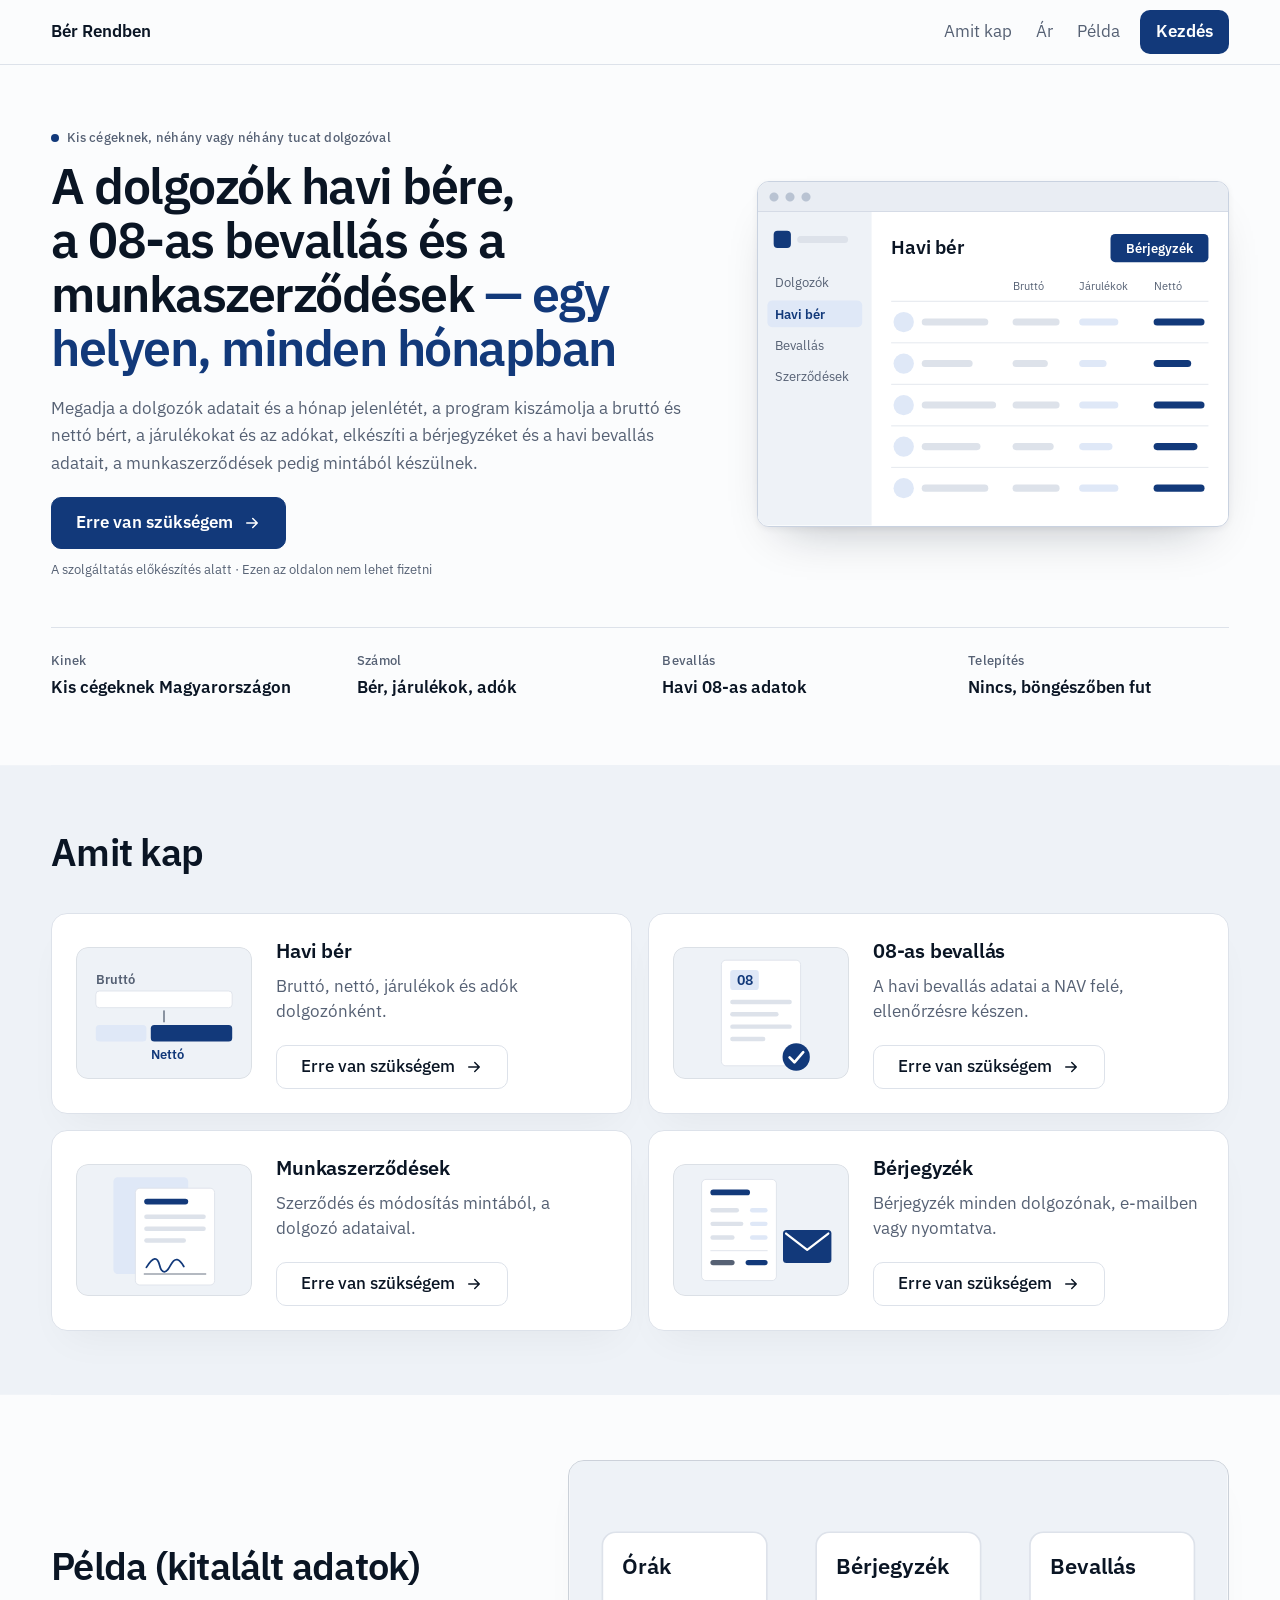
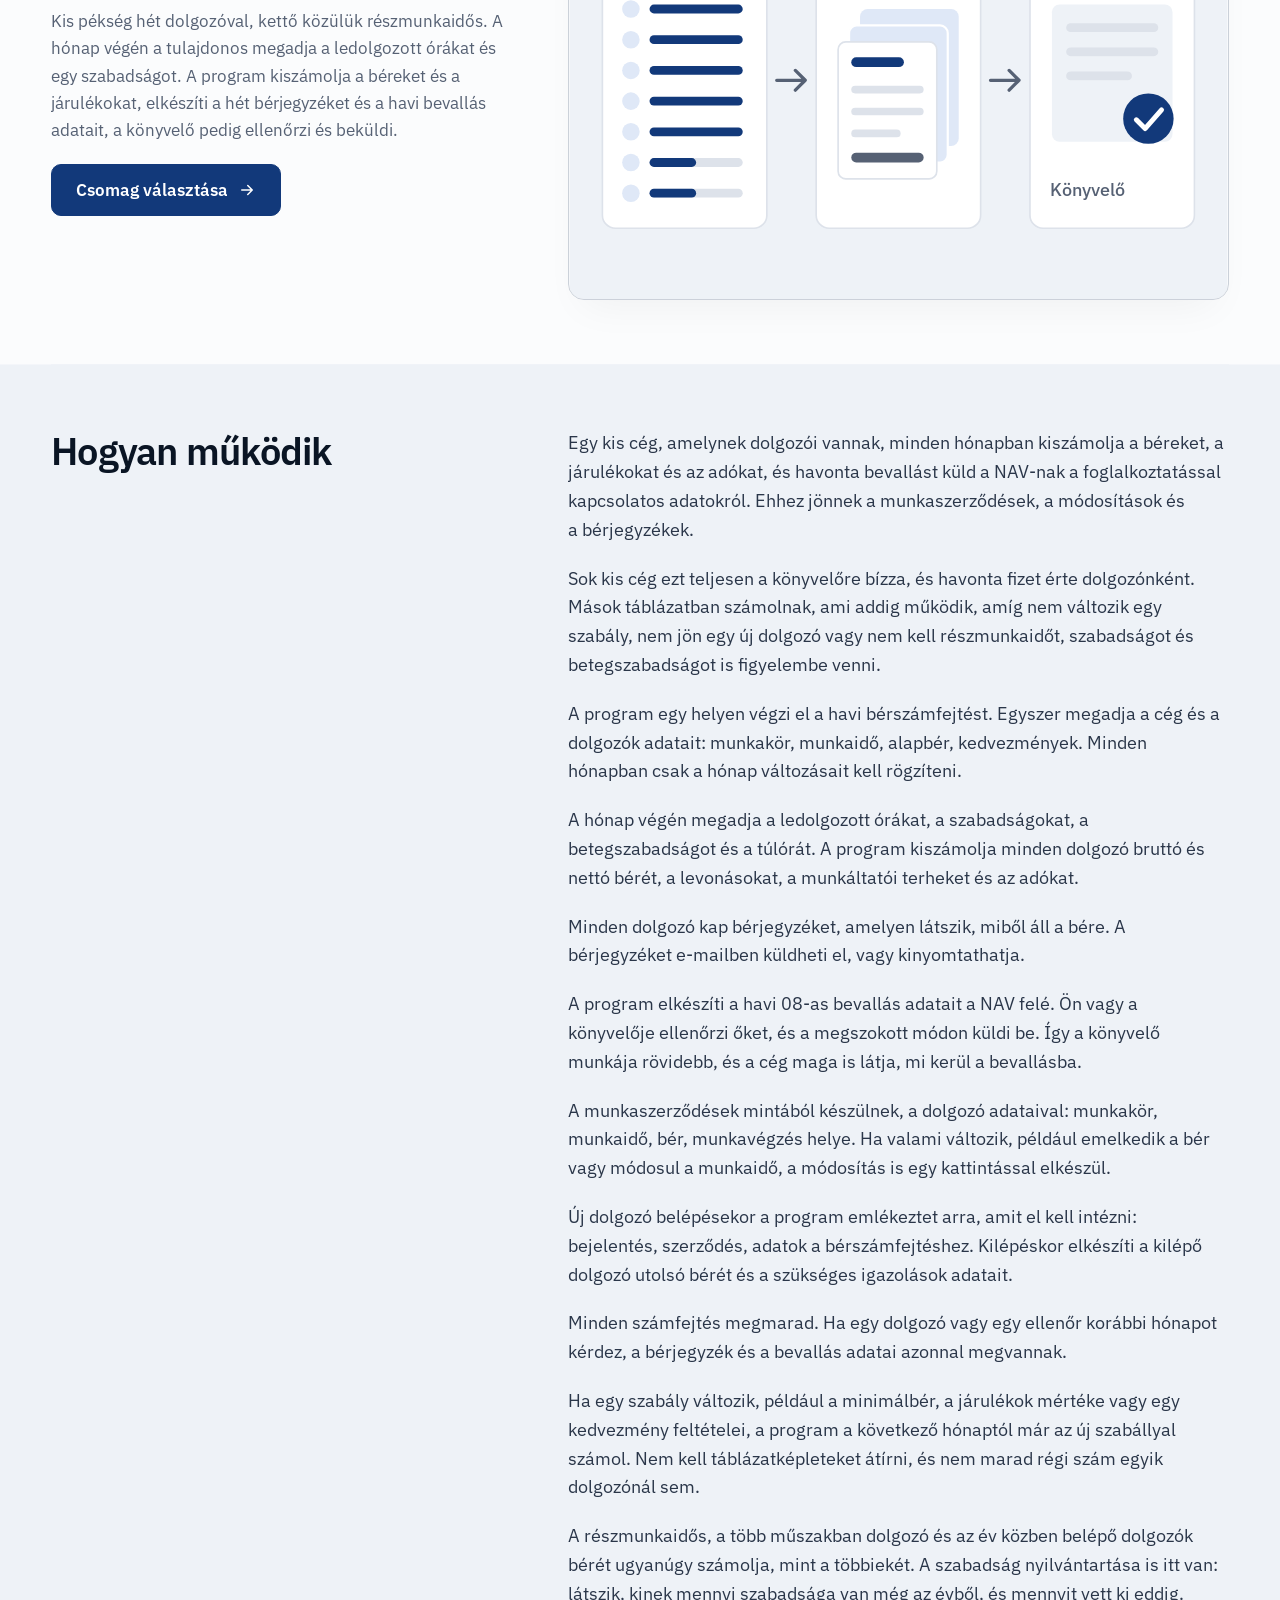
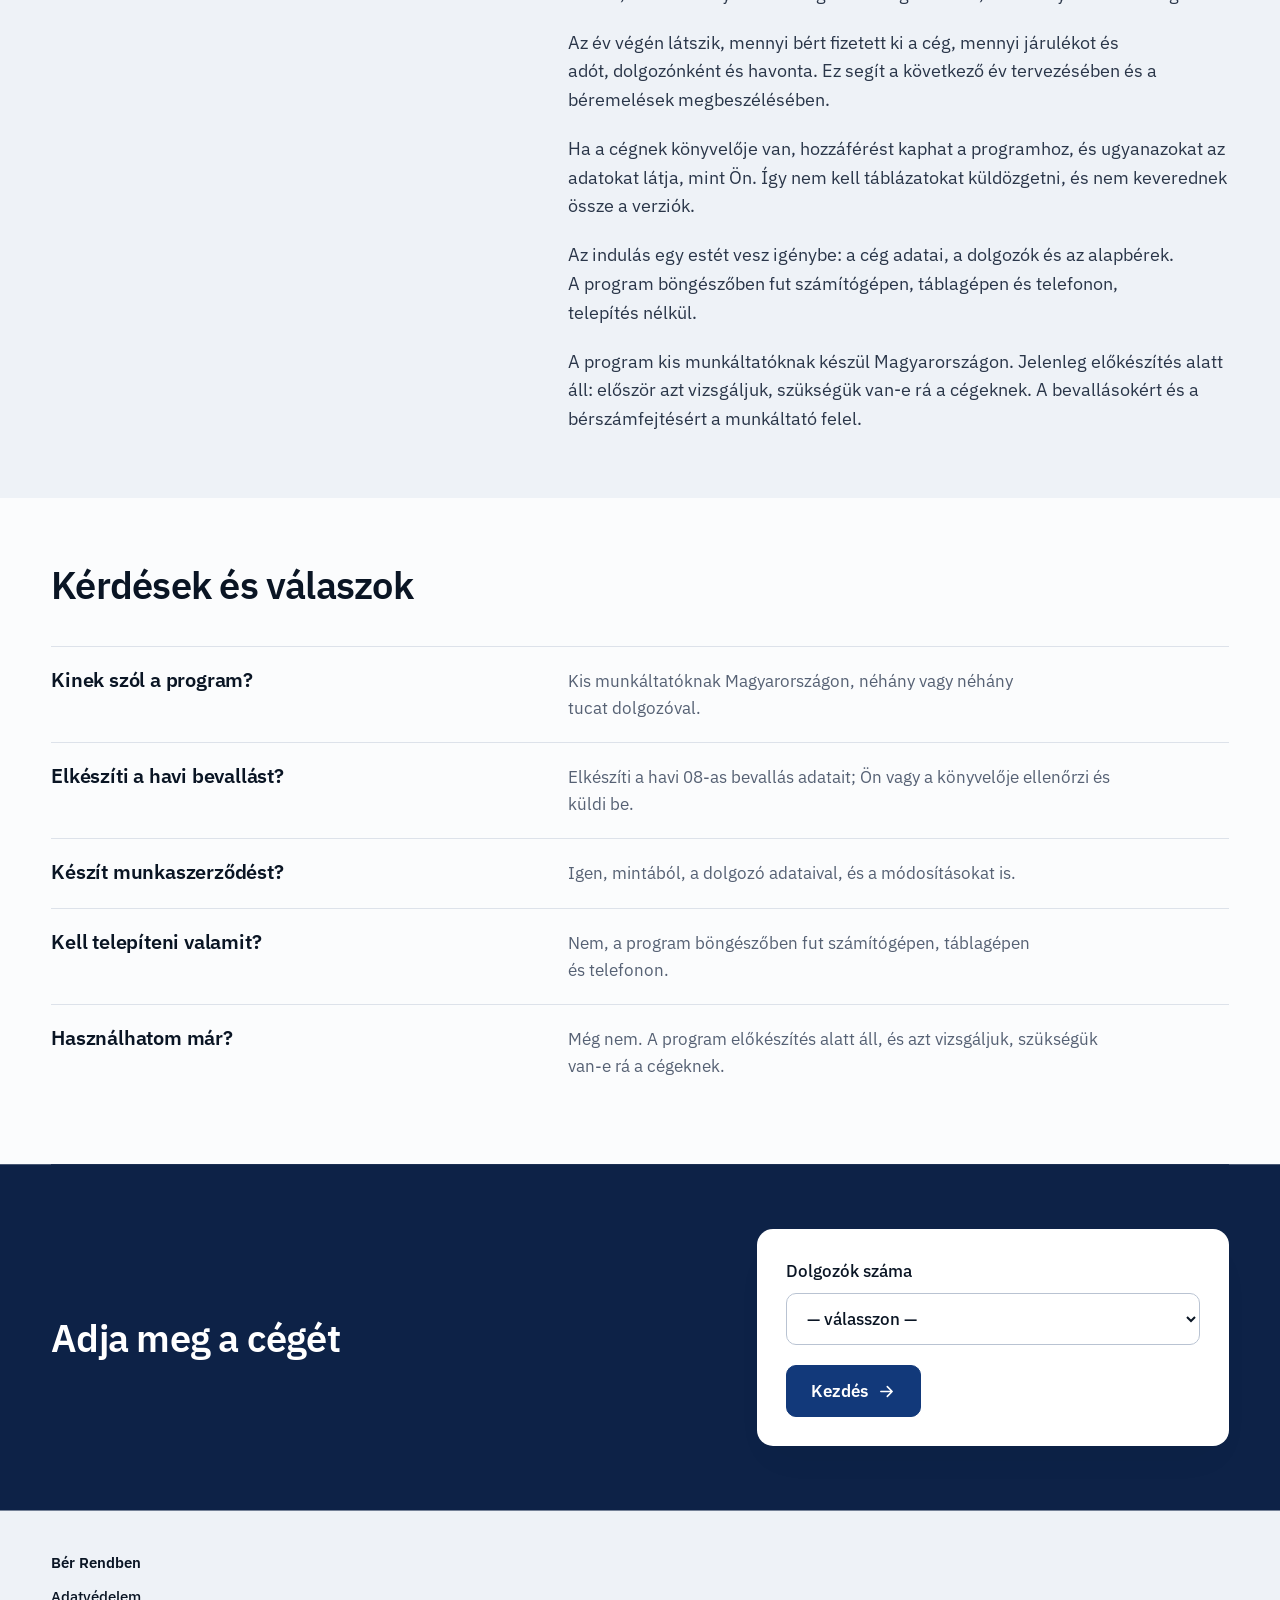
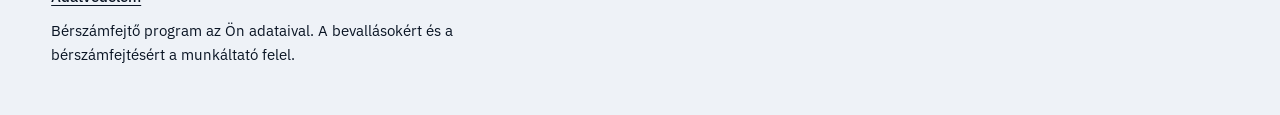
==== commit 415aabae: "Pilot design: jury fixes (headline accent, long text one column, phone header one row, facts 2x2 on " ====
--- a/index.html
+++ b/index.html
@@ -86,7 +86,7 @@
   <section class="split">
     <div class="stack">
       <p class="meta rise"><span class="dot"></span> Kis cégeknek, néhány vagy néhány tucat dolgozóval</p>
-      <h1 class="rise" style="--i:1" data-len="long">A dolgozók havi bére, a 08-as bevallás és a munkaszerződések <span class="soft">— egy helyen, minden hónapban</span></h1>
+      <h1 class="rise" style="--i:1" data-len="long">A dolgozók havi bére, a 08-as bevallás és a munkaszerződések&nbsp;<span class="soft">— egy helyen, minden hónapban</span></h1>
       <p class="rise" style="--i:2">Megadja a dolgozók adatait és a hónap jelenlétét, a program kiszámolja a bruttó és nettó bért, a járulékokat és az adókat, elkészíti a bérjegyzéket és a havi bevallás adatait, a munkaszerződések pedig mintából készülnek.</p>
       <a class="button rise" style="--i:3" href="price.html" data-ev="cta_click">Erre van szükségem</a>
       <p class="meta rise" style="--i:4">A szolgáltatás előkészítés alatt · Ezen az oldalon nem lehet fizetni</p>
@@ -183,8 +183,7 @@
 
   <section id="pelda" class="split flip" data-view="example_view">
     <div class="stack">
-      <p class="meta">Kitalált adatok</p>
-      <h2>Példa</h2>
+      <h2>Példa (kitalált adatok)</h2>
       <p>Kis pékség hét dolgozóval, kettő közülük részmunkaidős. A hónap végén a tulajdonos megadja a ledolgozott órákat és egy szabadságot. A program kiszámolja a béreket és a járulékokat, elkészíti a hét bérjegyzéket és a havi bevallás adatait, a könyvelő pedig ellenőrzi és beküldi.</p>
       <a class="button" href="price.html" data-ev="click_cta_after_example">Csomag választása</a>
     </div>
--- a/variant.css
+++ b/variant.css
@@ -1,4 +1,4 @@
-/* Final sample v9 — one layer (СМ-45): tokens in :root, then general rules.
+/* Final sample v11 — one layer (СМ-45): tokens in :root, then general rules.
    Owner's ten choices: layout 17 · IBM Plex Sans · navy palette · background 06 (grey bands, dark form band) ·
    shape 02 (medium radius) · cards 05 (2×2, picture on the side) · hero 07 (picture in a window frame) ·
    density 02 (compact) · header 07 (button in header, light-grey footer) · motion 04 (load cascade only).
@@ -50,7 +50,7 @@
   --radius-card: 1rem;
   --radius-inner: .75rem;
   --radius-control: .625rem;            /* fields, buttons, header links */
-  --header-h: 65px;                     /* sticky header with its border; 95px on phones (two rows) */
+  --header-h: 65px;                     /* sticky header with its border; 57px on phones */
   /* motion — UI feedback under 300ms */
   --ease-out: cubic-bezier(.23, 1, .32, 1);
   --dur: .15s;                          /* hover, colour */
@@ -61,7 +61,7 @@
   --arrow: url("data:image/svg+xml,%3Csvg xmlns='http://www.w3.org/2000/svg' viewBox='0 0 24 24' fill='none' stroke='%23000' stroke-width='2' stroke-linecap='round' stroke-linejoin='round'%3E%3Cpath d='M5 12h14M13 6l6 6-6 6'/%3E%3C/svg%3E");
 }
 @media (max-width: 767px) {
-  :root { --section: 3rem; --gap: max(2rem, 5vw); --pad-card: 1.5rem; --leading-body: 1.55; --header-h: 95px; }
+  :root { --section: 3rem; --gap: max(2rem, 5vw); --pad-card: 1.5rem; --leading-body: 1.55; --header-h: 57px; }
 }
 
 /* base */
@@ -73,7 +73,7 @@
 /* long headlines (German, Polish, Russian…): the page sets data-len on h1 — long: over 70 characters, xlong: over 100 */
 h1[data-len="long"] { --text-display: clamp(2.125rem, 4vw, 3.125rem); }
 h1[data-len="xlong"] { --text-display: clamp(2rem, 3.6vw, 2.875rem); }
-h3, dd { hyphens: auto; }   /* long words in narrow cards and facts; the headline is not hyphenated */
+h3, dd { hyphens: auto; hyphenate-limit-chars: 12 4 4; }   /* long words in narrow cards and facts; the headline is not hyphenated */
 h2 { font-size: var(--text-h2); }
 h3 { font-size: var(--text-h3); letter-spacing: var(--tracking-h3); line-height: var(--leading-h3); }
 p { margin: 0; color: var(--steel); max-width: var(--measure); }
@@ -108,12 +108,9 @@
 #start .tile { --ink: #0a1524; --steel: #566174; --accent-wash: #dfe8f7; --focus: #2f6fd6; color: var(--ink); border-color: transparent; }
 #start .tile select { border-color: var(--line-strong); }
 
-/* long text: heading on top, text in two columns across the full width */
-#opis { --cols: minmax(0, 1fr); row-gap: var(--head-gap); }
+/* long text: heading on the left, one column of text on the right, darker and larger than card text */
 #opis > .stack:first-child { align-self: start; }
-#opis > .stack + .stack { display: block; columns: 2 24rem; column-gap: var(--gap); }
-#opis > .stack + .stack > p { max-width: none; break-inside: avoid; }
-#opis > .stack + .stack > p + p { margin-top: 1.25rem; }
+#opis > .stack + .stack > p { color: #2a3649; font-size: 1.125rem; max-width: 62ch; }
 
 /* header, footer */
 header { position: sticky; top: 0; z-index: 10; background: rgba(251, 252, 253, .86); -webkit-backdrop-filter: blur(12px); backdrop-filter: blur(12px); border-bottom: 1px solid var(--line); }
@@ -132,6 +129,7 @@
 .meta { display: inline-flex; align-items: center; gap: .5rem; font: 500 var(--text-meta)/1.4 var(--font-sans); letter-spacing: .02em; color: var(--steel); }
 .button + .meta { margin-top: -.5rem; font-weight: 400; letter-spacing: 0; }   /* note under a button reads as body text */
 .soft { color: var(--steel); }
+h1 .soft { color: var(--accent); }   /* the benefit half of the headline: accent, not grey */
 .dot { width: 8px; height: 8px; flex: none; border-radius: 50%; background: var(--accent); }
 .button { display: inline-flex; align-items: center; justify-content: center; gap: .6rem; min-height: 52px; padding: 0 1.5rem; border: 1px solid var(--accent); border-radius: var(--radius-control); background: var(--accent); color: #ffffff; font-weight: 600; text-decoration: none; transition: transform var(--dur-press) var(--ease-out), background-color var(--dur) ease, border-color var(--dur) ease; }
 .button::after { content: ""; width: 1.1em; height: 1.1em; background: currentColor; -webkit-mask: var(--arrow) center / contain no-repeat; mask: var(--arrow) center / contain no-repeat; transition: transform var(--dur-press) var(--ease-out); }
@@ -165,20 +163,18 @@
   .tile:has(> .art) > :not(.art) { grid-column: 2; }
 }
 @media (min-width: 768px) and (max-width: 1023px) {
+  .facts { grid-template-columns: repeat(2, minmax(0, 1fr)); }
   .tile:has(> .art) { grid-template-columns: minmax(0, 6rem) minmax(0, 1fr); column-gap: 1rem; }
 }
 
-/* phones: one column; header = name + button in row one, links in row two */
+/* phones: one column; header = name + button in one row, section links hidden */
 @media (max-width: 767px) {
   .split, .bento { grid-template-columns: minmax(0, 1fr); }
   .facts { grid-template-columns: repeat(2, minmax(0, 1fr)); }
   .button { width: 100%; }
-  header .shell { position: relative; min-height: 0; padding-top: 6px; padding-bottom: 4px; row-gap: 0; }
-  header nav { margin-left: -.75rem; flex: 0 0 100%; }   /* links always on row two, even when short */
-  header .home, header nav a:last-child { min-height: 40px; }
-  header .home { position: relative; }
-  header nav a:last-child { position: absolute; top: 6px; right: max(var(--gutter), env(safe-area-inset-right, 0px)); margin: 0; }
-  header .home::before, header nav a:last-child::before { content: ""; position: absolute; inset: -4px 0 0; }   /* 44px hit area, 40px look */
+  header .shell { flex-wrap: nowrap; min-height: 56px; }
+  header nav a:not(:last-child) { display: none; }
+  header nav a:last-child { min-height: 40px; margin: 0; }
 }
 
 /* hover only where there is a real pointer: a tap must not leave a stuck hover */
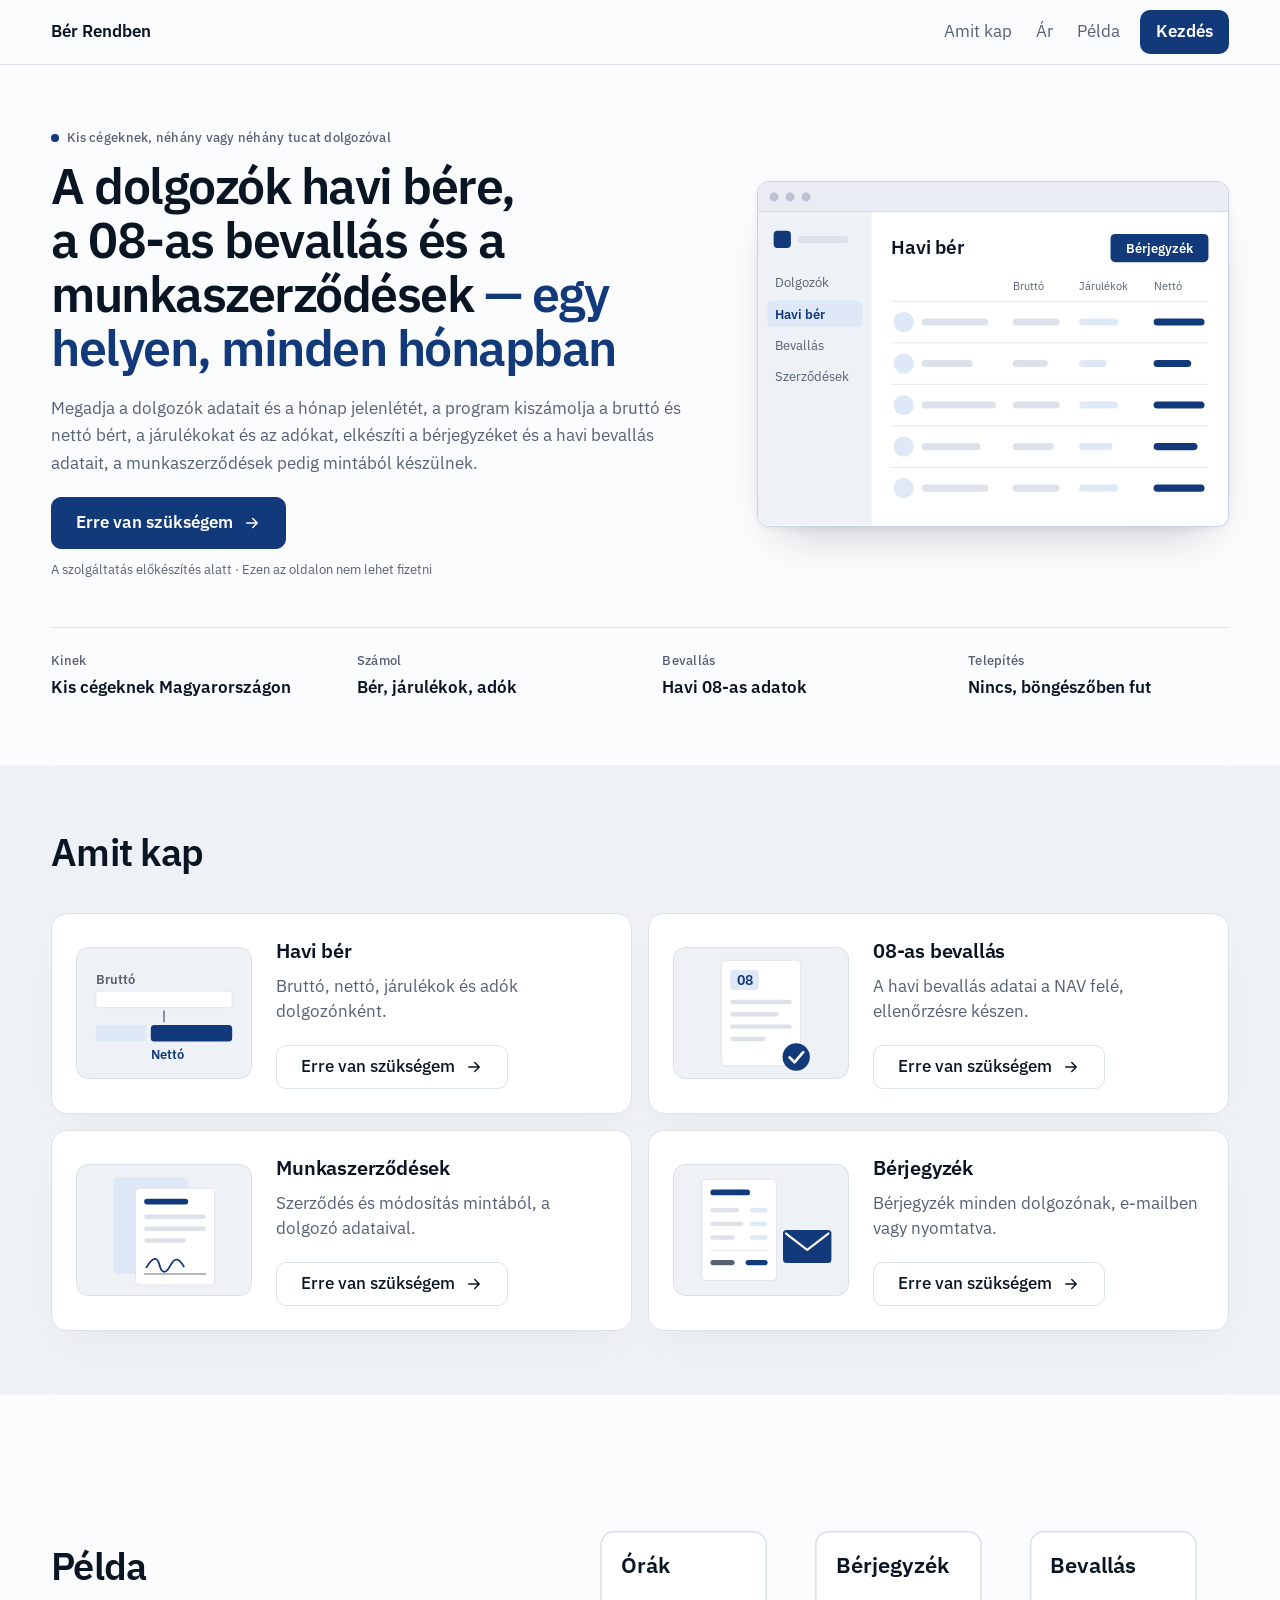
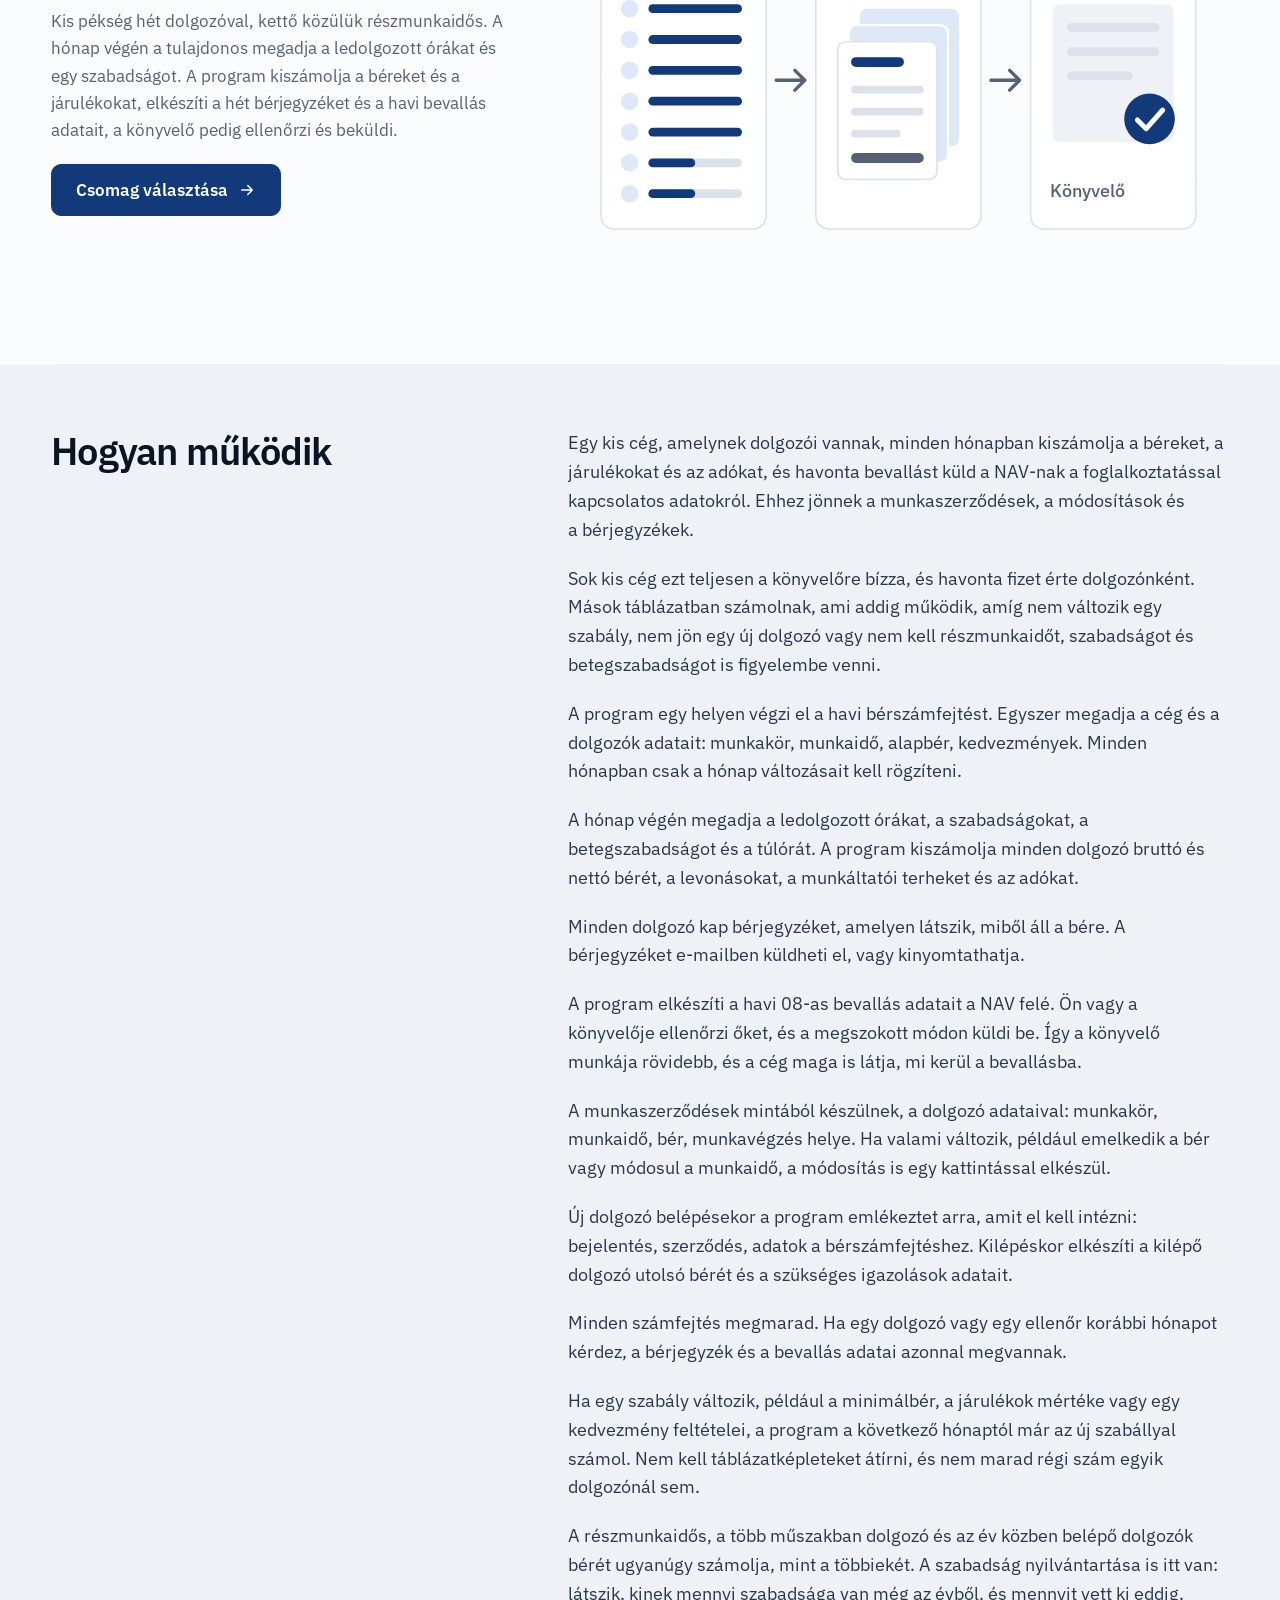
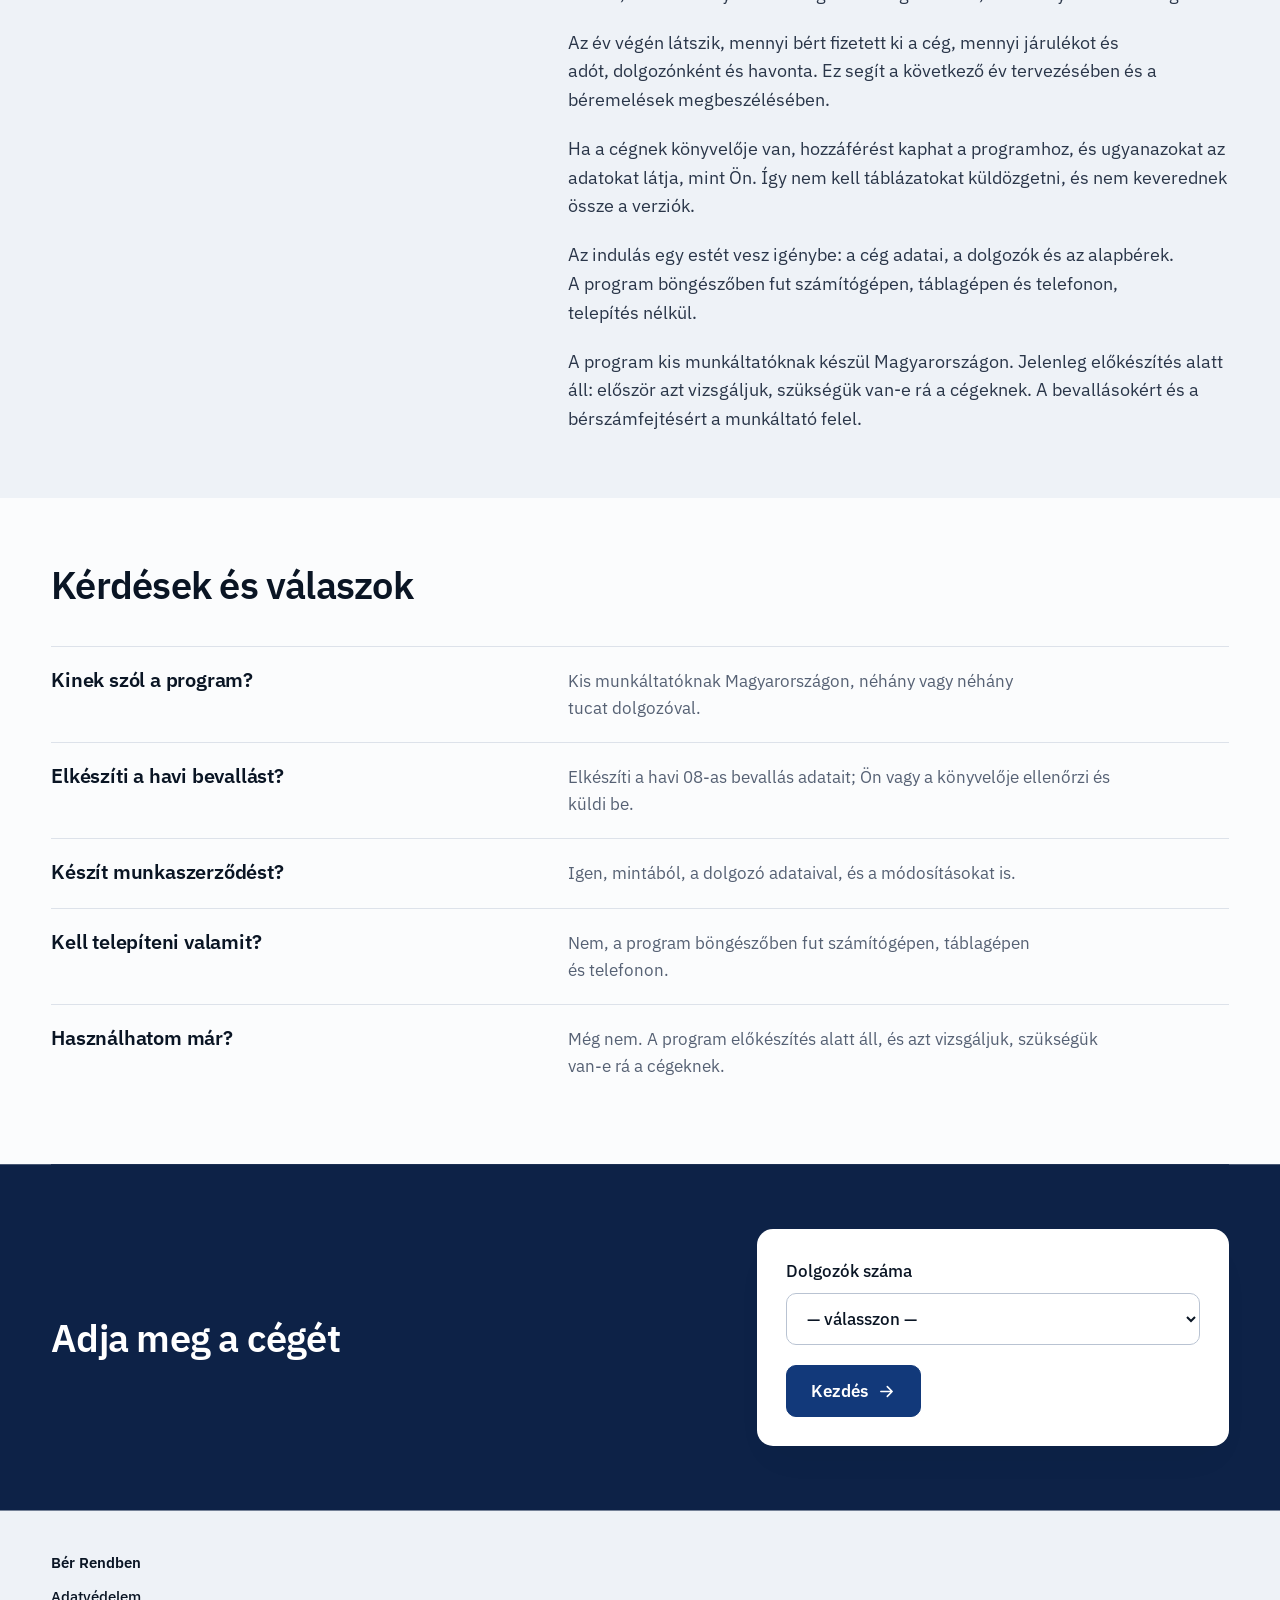
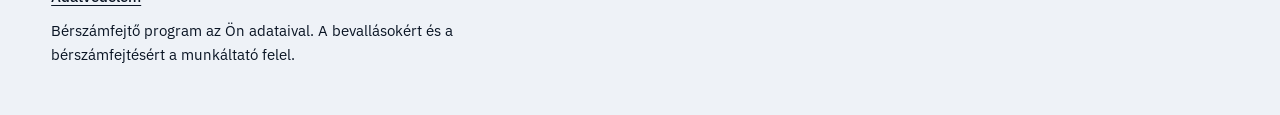
==== commit b07f9107: "Example heading without the disclaimer; example drawing without outer frame Co-Authored-By: Claude F" ====
--- a/index.html
+++ b/index.html
@@ -183,7 +183,7 @@
 
   <section id="pelda" class="split flip" data-view="example_view">
     <div class="stack">
-      <h2>Példa (kitalált adatok)</h2>
+      <h2>Példa</h2>
       <p>Kis pékség hét dolgozóval, kettő közülük részmunkaidős. A hónap végén a tulajdonos megadja a ledolgozott órákat és egy szabadságot. A program kiszámolja a béreket és a járulékokat, elkészíti a hét bérjegyzéket és a havi bevallás adatait, a könyvelő pedig ellenőrzi és beküldi.</p>
       <a class="button" href="price.html" data-ev="click_cta_after_example">Csomag választása</a>
     </div>
--- a/variant.css
+++ b/variant.css
@@ -1,4 +1,4 @@
-/* Final sample v11 — one layer (СМ-45): tokens in :root, then general rules.
+/* Final sample v12 — one layer (СМ-45): tokens in :root, then general rules.
    Owner's ten choices: layout 17 · IBM Plex Sans · navy palette · background 06 (grey bands, dark form band) ·
    shape 02 (medium radius) · cards 05 (2×2, picture on the side) · hero 07 (picture in a window frame) ·
    density 02 (compact) · header 07 (button in header, light-grey footer) · motion 04 (load cascade only).
@@ -141,13 +141,14 @@
 .tile p { line-height: var(--leading-snug); }
 .art { width: 100%; aspect-ratio: 4 / 3; overflow: hidden; border-radius: var(--radius-inner); background: var(--canvas); }
 .art img, .art svg { display: block; width: 100%; height: 100%; object-fit: cover; border-radius: inherit; }   /* picture: image file or inline drawing */
-.art img, .art svg, .shot { outline: 1px solid rgba(10, 21, 36, .08); outline-offset: -1px; }   /* hairline so pale pictures do not melt into the card */
-.shot { display: block; align-self: center; width: 100%; height: auto; aspect-ratio: 3 / 2; object-fit: cover; border: 1px solid var(--line); border-radius: var(--radius-card); box-shadow: var(--shadow); }
+.art img, .art svg { outline: 1px solid rgba(10, 21, 36, .08); outline-offset: -1px; }   /* hairline so pale pictures do not melt into the card */
+.shot { display: block; align-self: center; width: 100%; height: auto; aspect-ratio: 3 / 2; object-fit: cover; border-radius: var(--radius-card); }   /* no frame of its own: the drawing already has cards inside */
 .window { margin: 0; align-self: center; overflow: hidden; background: var(--surface); border: 1px solid #c9d2e0; border-radius: var(--radius-inner); box-shadow: 0 24px 48px -26px rgba(10, 21, 36, .30), 0 2px 6px rgba(10, 21, 36, .06); }
 .window::before { content: ""; display: block; height: 30px; border-bottom: 1px solid #d5dbe6;
   background: radial-gradient(circle at 16px 15px, var(--line-strong) 4px, transparent 5px), radial-gradient(circle at 32px 15px, var(--line-strong) 4px, transparent 5px),
     radial-gradient(circle at 48px 15px, var(--line-strong) 4px, transparent 5px), #e9edf3; }
-.window .shot { border: 0; border-radius: 0; box-shadow: none; outline: 0; }
+.window .shot { border-radius: 0; }
+svg.shot:not(.window *) > rect:first-child { fill: none; }   /* example drawing: no grey panel behind its cards — one frame level less */
 .facts { grid-column: 1 / -1; display: grid; grid-template-columns: repeat(4, minmax(0, 1fr)); gap: 1rem var(--gap); margin: 1.5rem 0 0; padding-top: 1.5rem; border-top: 1px solid var(--line); }
 .facts dt { font: 500 var(--text-meta)/1.4 var(--font-sans); letter-spacing: .02em; color: var(--steel); }
 .facts dd { margin: .25rem 0 0; font-weight: 600; }
